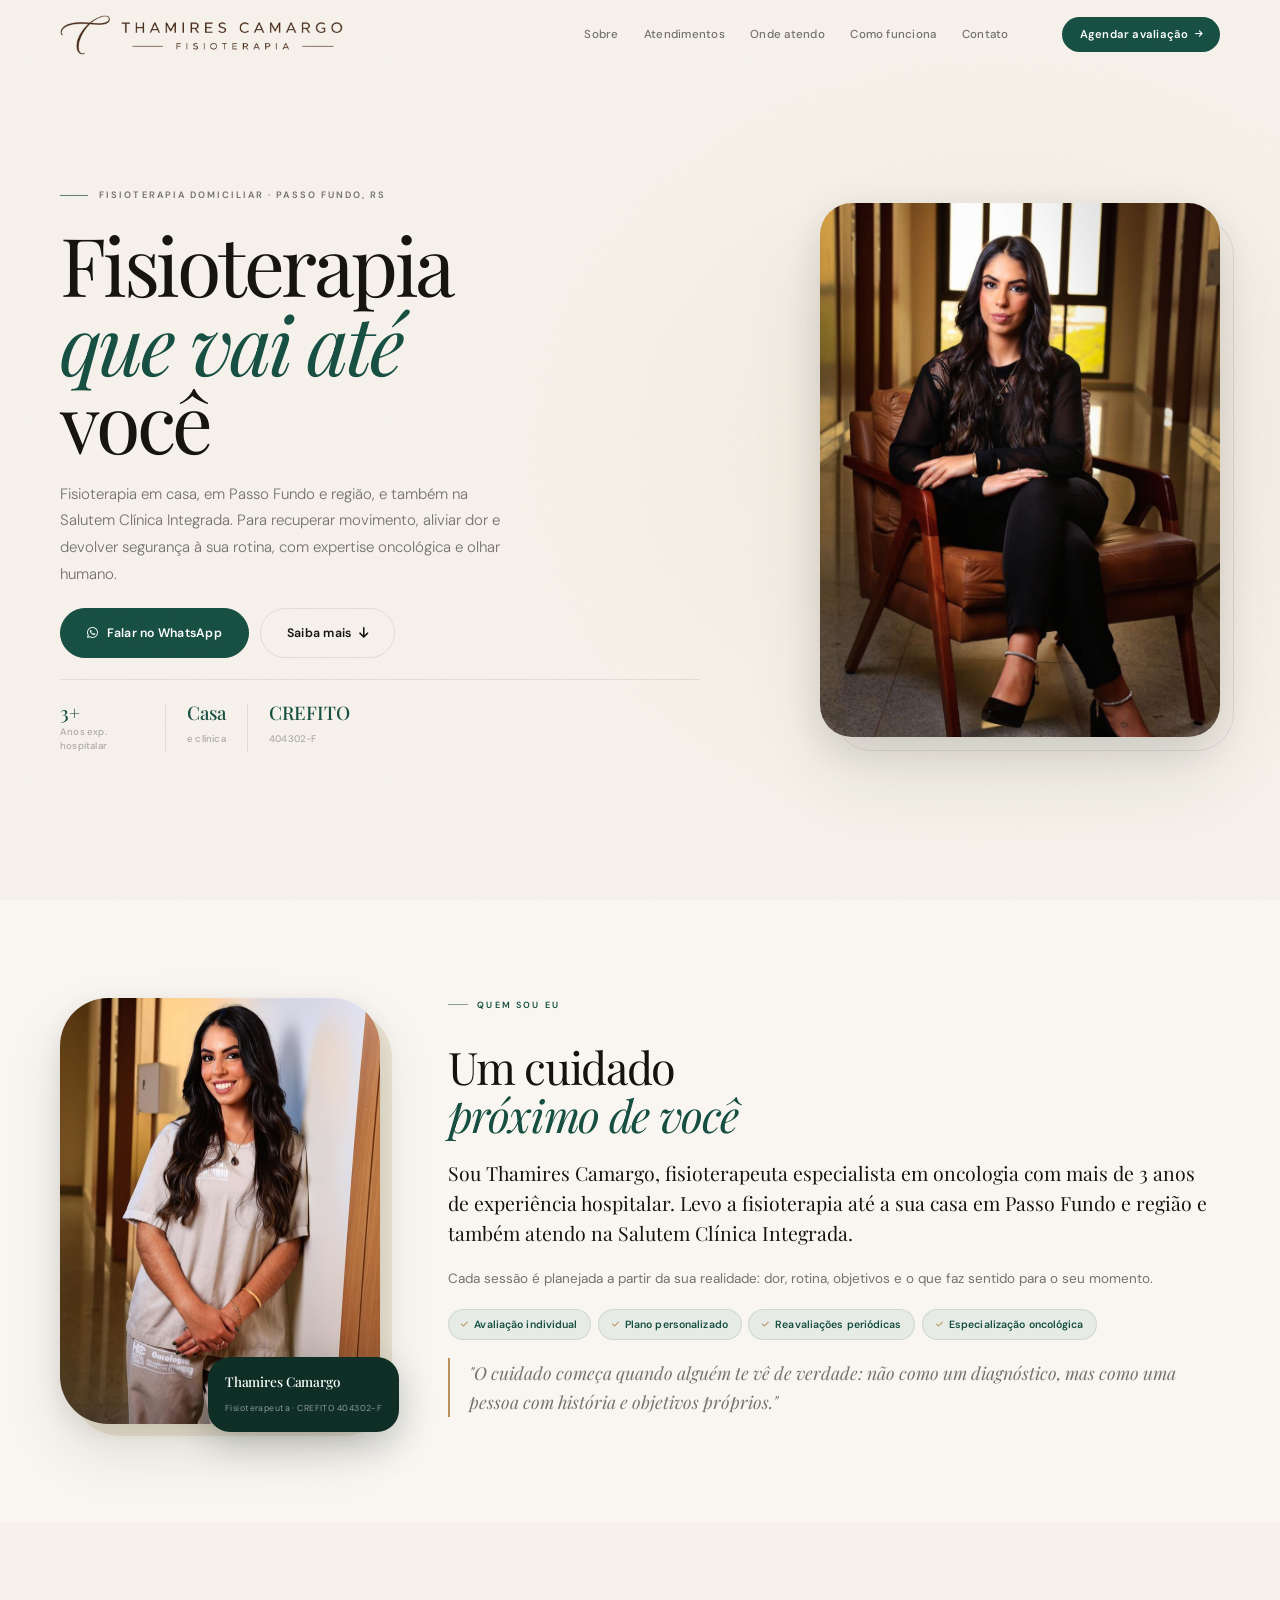
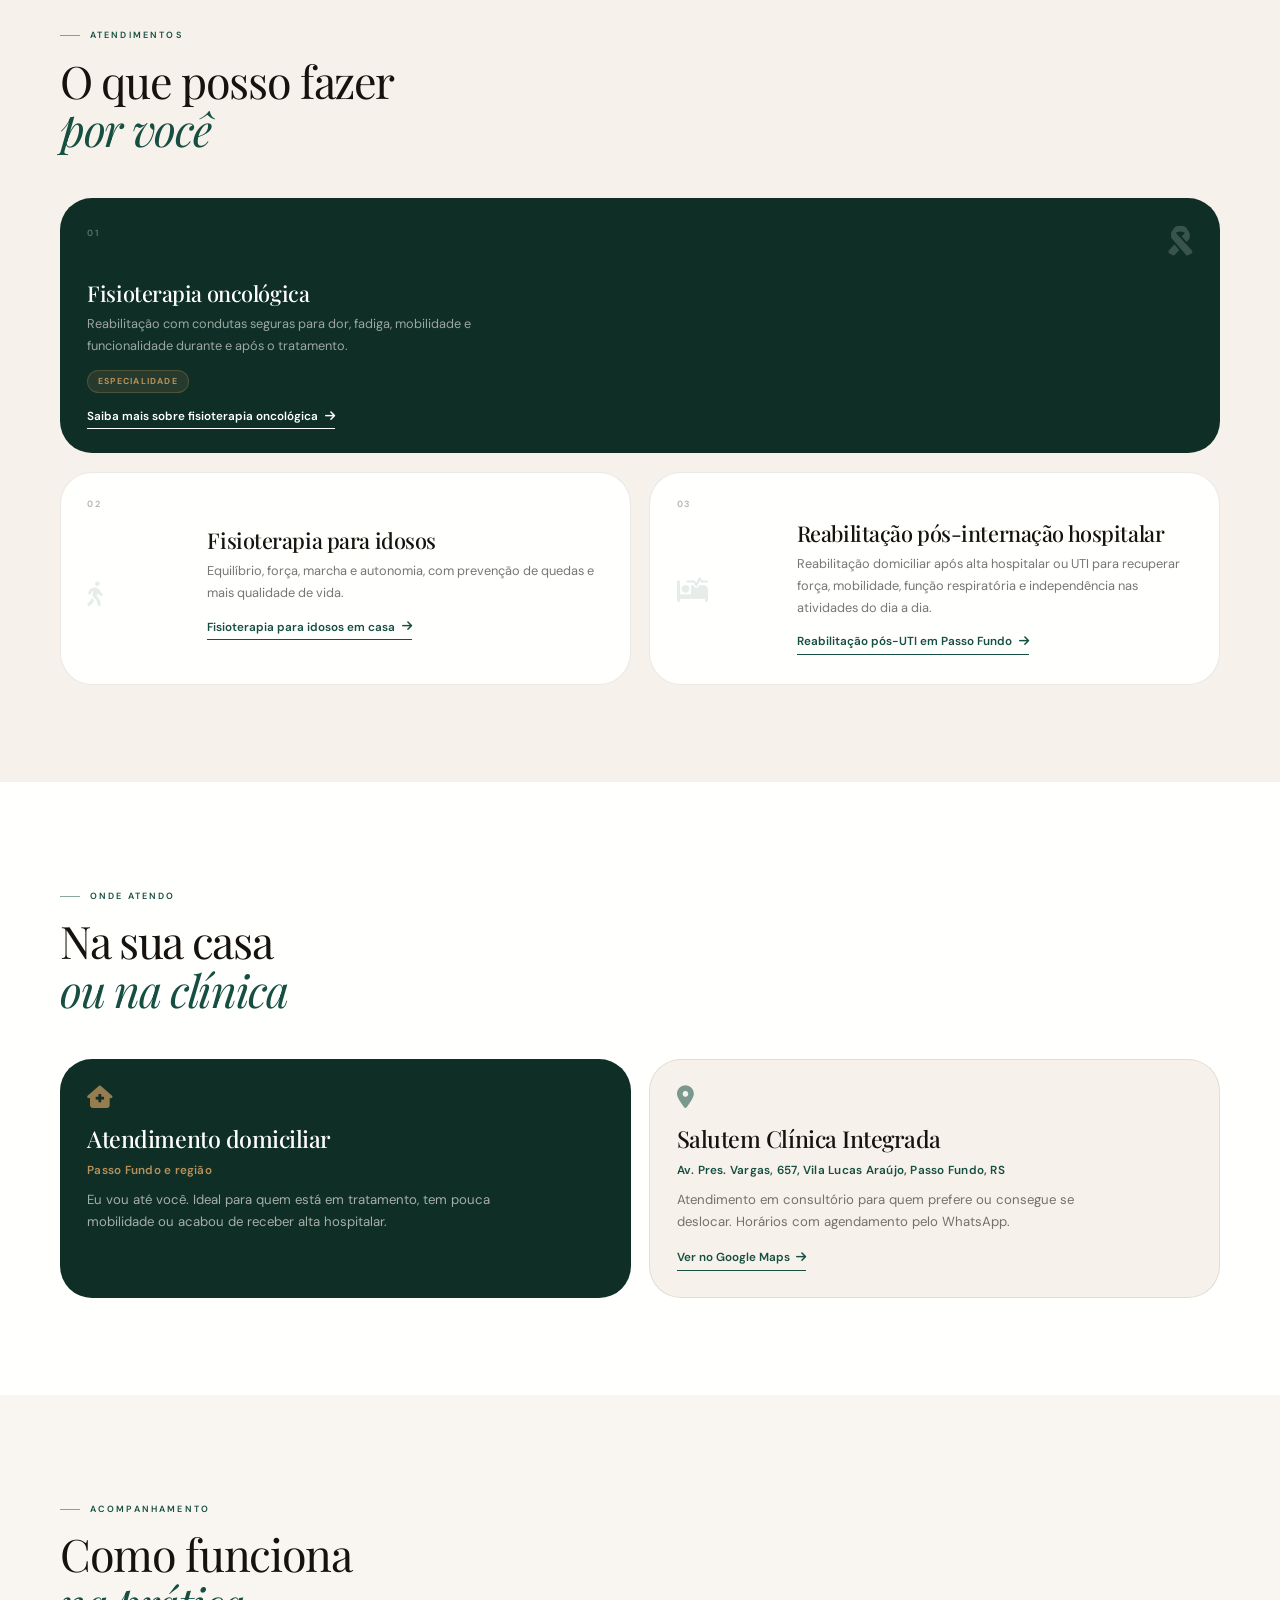
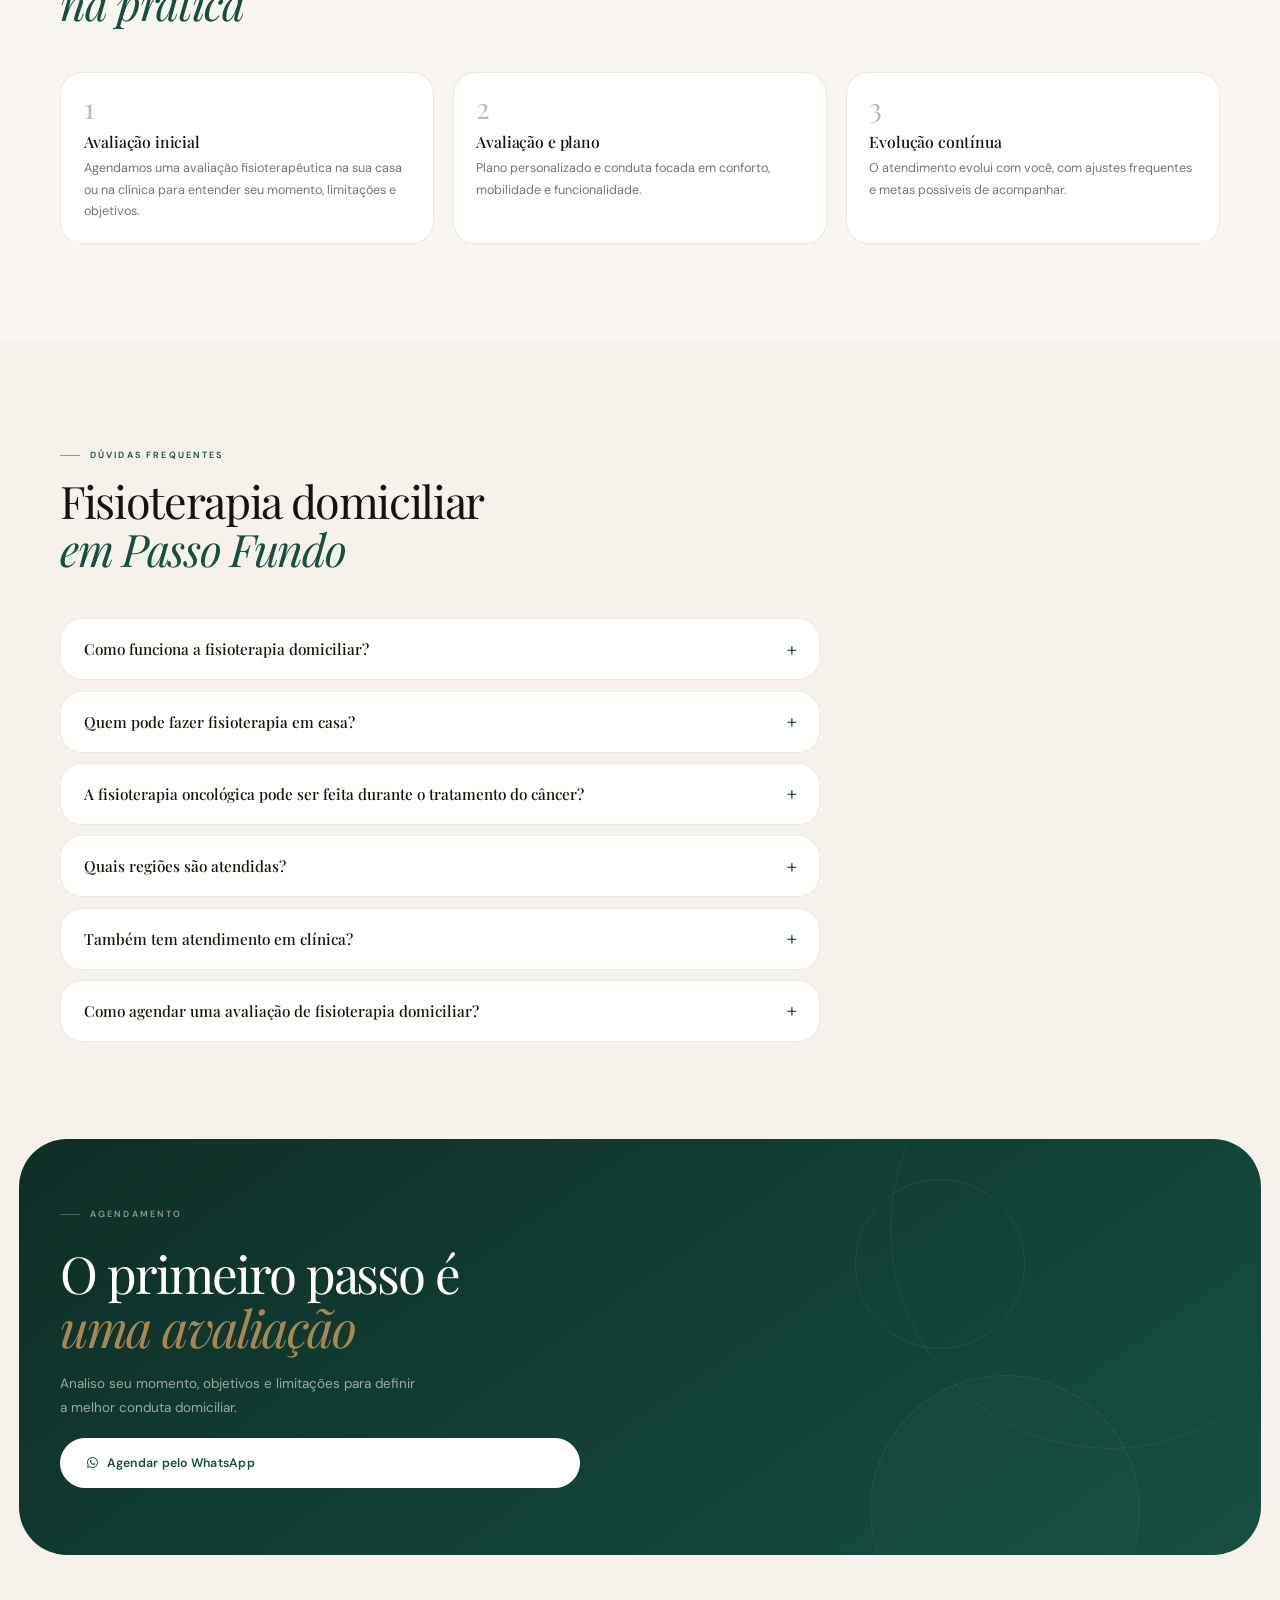
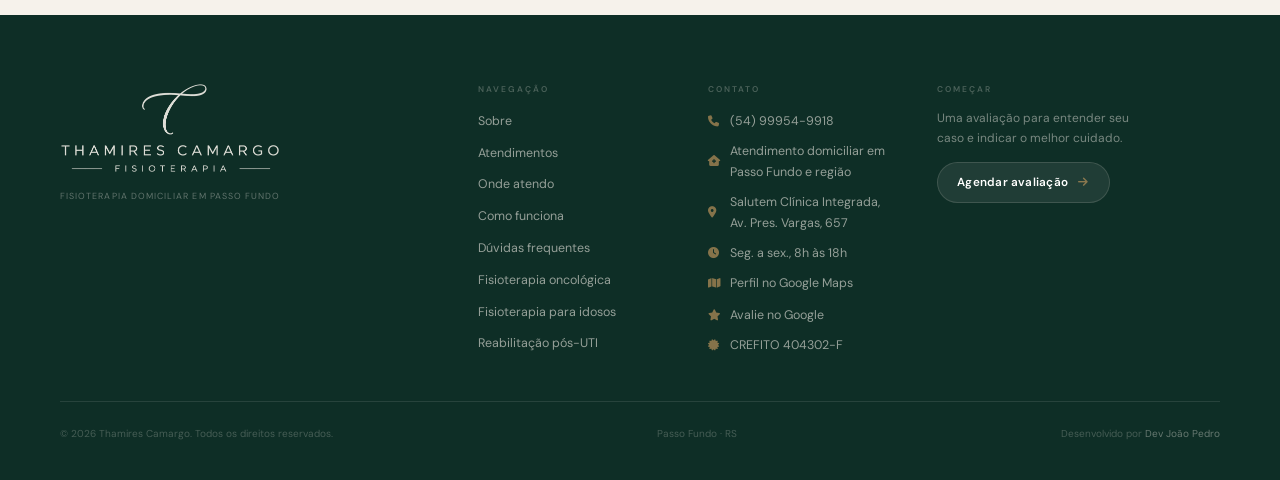
==== index.html @ 493d7045 "feat: topo do celular mais discreto, com a Thamires recortada surgindo No lugar da foto de capa com " ====
<!DOCTYPE html>
<html lang="pt-BR">
<head>
  <meta charset="UTF-8" />
  <meta name="viewport" content="width=device-width, initial-scale=1.0" />

  <!-- SEO básico -->
  <title>Fisioterapia Domiciliar em Passo Fundo | Thamires Camargo</title>
  <meta name="description" content="Fisioterapeuta em Passo Fundo com atendimento em casa e na Salutem Clínica Integrada: fisioterapia oncológica, para idosos e pós-UTI. Agende pelo WhatsApp." />
  <meta name="author" content="Thamires Camargo" />
  <meta name="robots" content="index, follow, max-image-preview:large, max-snippet:-1" />
  <meta name="theme-color" content="#164f42" />
  <link rel="canonical" href="https://thamirescamargo.com.br/" />

  <!-- Favicons (Google exige ícone quadrado, múltiplo de 48px) -->
  <link rel="icon" href="/favicon.ico" sizes="any" />
  <link rel="icon" type="image/png" sizes="48x48" href="/favicon-48x48.png" />
  <link rel="icon" type="image/png" sizes="192x192" href="/assets/icon-192.png" />
  <link rel="apple-touch-icon" sizes="180x180" href="/apple-touch-icon.png" />
  <link rel="manifest" href="/site.webmanifest" />

  <!-- Open Graph (WhatsApp, Facebook, LinkedIn) -->
  <meta property="og:type" content="website" />
  <meta property="og:url" content="https://thamirescamargo.com.br/" />
  <meta property="og:title" content="Fisioterapia Domiciliar em Passo Fundo | Thamires Camargo" />
  <meta property="og:description" content="Fisioterapia em casa ou na Salutem Clínica Integrada, com atendimento humanizado. Especialista em oncologia, idosos e reabilitação pós-alta hospitalar. Passo Fundo e região." />
  <meta property="og:image" content="https://thamirescamargo.com.br/assets/og-image.jpg" />
  <meta property="og:image:width" content="1200" />
  <meta property="og:image:height" content="630" />
  <meta property="og:image:alt" content="Thamires Camargo, fisioterapeuta domiciliar em Passo Fundo" />
  <meta property="og:locale" content="pt_BR" />
  <meta property="og:site_name" content="Thamires Camargo Fisioterapia" />

  <!-- Twitter / X Card -->
  <meta name="twitter:card" content="summary_large_image" />
  <meta name="twitter:title" content="Fisioterapia Domiciliar em Passo Fundo | Thamires Camargo" />
  <meta name="twitter:description" content="Fisioterapia em casa ou na Salutem Clínica Integrada, com atendimento humanizado. Especialista em oncologia, idosos e reabilitação pós-alta hospitalar. Passo Fundo e região." />
  <meta name="twitter:image" content="https://thamirescamargo.com.br/assets/og-image.jpg" />

  <!-- Geolocalização (negócio local) -->
  <meta name="geo.region" content="BR-RS" />
  <meta name="geo.placename" content="Passo Fundo" />
  <meta name="geo.position" content="-28.2620;-52.4083" />
  <meta name="ICBM" content="-28.2620, -52.4083" />

  <!-- Dados estruturados JSON-LD (Google Rich Results) -->
  <script type="application/ld+json">
  {
    "@context": "https://schema.org",
    "@graph": [
      {
        "@type": "WebSite",
        "@id": "https://thamirescamargo.com.br/#website",
        "url": "https://thamirescamargo.com.br/",
        "name": "Thamires Camargo Fisioterapia",
        "alternateName": ["Thamires Camargo Fisioterapeuta", "Thamires Camargo", "Fisioterapia Domiciliar Thamires Camargo", "Tamires Camargo Fisioterapia", "Fisio Camargo"],
        "inLanguage": "pt-BR",
        "publisher": { "@id": "https://thamirescamargo.com.br/#negocio" }
      },
      {
        "@type": "Physiotherapy",
        "@id": "https://thamirescamargo.com.br/#negocio",
        "name": "Thamires Camargo Fisioterapia",
        "alternateName": ["Thamires Camargo Fisioterapeuta", "Fisioterapia Domiciliar em Passo Fundo", "Tamires Camargo Fisioterapeuta", "Fisioterapia Camargo"],
        "description": "Fisioterapia domiciliar em Passo Fundo e região, com atendimento humanizado e especialidade em oncologia, reabilitação de idosos e reabilitação pós-alta hospitalar e pós-UTI.",
        "url": "https://thamirescamargo.com.br/",
        "telephone": "+55-54-99954-9918",
        "hasMap": "https://maps.app.goo.gl/dSLQQjPr5NviSbuX6",
        "sameAs": ["https://maps.app.goo.gl/dSLQQjPr5NviSbuX6"],
        "image": [
          "https://thamirescamargo.com.br/assets/og-image.jpg",
          "https://thamirescamargo.com.br/assets/foto-nova.jpeg"
        ],
        "logo": "https://thamirescamargo.com.br/assets/icon-512.png",
        "address": {
          "@type": "PostalAddress",
          "addressLocality": "Passo Fundo",
          "addressRegion": "RS",
          "addressCountry": "BR"
        },
        "geo": {
          "@type": "GeoCoordinates",
          "latitude": -28.2620,
          "longitude": -52.4083
        },
        "areaServed": [
          { "@type": "City", "name": "Passo Fundo" },
          { "@type": "AdministrativeArea", "name": "Região de Passo Fundo, RS" }
        ],
        "medicalSpecialty": ["Physiotherapy", "Oncologic", "Geriatric"],
        "availableService": [
          {
            "@type": "MedicalTherapy",
            "name": "Fisioterapia oncológica domiciliar",
            "url": "https://thamirescamargo.com.br/fisioterapia-oncologica-passo-fundo/",
            "description": "Reabilitação com condutas seguras para dor, fadiga, mobilidade e funcionalidade durante e após o tratamento oncológico."
          },
          {
            "@type": "MedicalTherapy",
            "name": "Fisioterapia domiciliar para idosos",
            "url": "https://thamirescamargo.com.br/fisioterapia-para-idosos-passo-fundo/",
            "description": "Equilíbrio, força, marcha e autonomia, com foco em prevenção de quedas e qualidade de vida."
          },
          {
            "@type": "MedicalTherapy",
            "name": "Reabilitação pós-internação hospitalar e pós-UTI",
            "url": "https://thamirescamargo.com.br/reabilitacao-pos-uti-passo-fundo/",
            "description": "Reabilitação domiciliar após alta hospitalar ou UTI: força, mobilidade, função respiratória e independência."
          }
        ],
        "location": [
          { "@id": "https://thamirescamargo.com.br/#salutem" }
        ],
        "founder": { "@id": "https://thamirescamargo.com.br/#thamires" },
        "employee": { "@id": "https://thamirescamargo.com.br/#thamires" },
        "openingHoursSpecification": {
          "@type": "OpeningHoursSpecification",
          "dayOfWeek": ["Monday","Tuesday","Wednesday","Thursday","Friday"],
          "opens": "08:00",
          "closes": "18:00"
        },
        "contactPoint": {
          "@type": "ContactPoint",
          "telephone": "+55-54-99954-9918",
          "contactType": "customer service",
          "areaServed": "BR",
          "availableLanguage": "Portuguese"
        }
      },
      {
        "@type": "Person",
        "@id": "https://thamirescamargo.com.br/#thamires",
        "name": "Thamires Camargo",
        "alternateName": "Tamires Camargo",
        "jobTitle": "Fisioterapeuta",
        "description": "Fisioterapeuta especialista em oncologia, com mais de 3 anos de experiência hospitalar, atuando com fisioterapia domiciliar em Passo Fundo, RS.",
        "image": "https://thamirescamargo.com.br/assets/foto-hero-640.jpg",
        "url": "https://thamirescamargo.com.br/",
        "knowsAbout": ["Fisioterapia oncológica", "Fisioterapia domiciliar", "Fisioterapia geriátrica", "Reabilitação pós-UTI"],
        "hasCredential": {
          "@type": "EducationalOccupationalCredential",
          "credentialCategory": "Registro profissional",
          "name": "CREFITO 404302-F"
        },
        "worksFor": { "@id": "https://thamirescamargo.com.br/#negocio" },
        "workLocation": { "@id": "https://thamirescamargo.com.br/#salutem" }
      },
      {
        "@type": "MedicalClinic",
        "@id": "https://thamirescamargo.com.br/#salutem",
        "name": "Salutem Clínica Integrada",
        "telephone": "+55-54-99906-7031",
        "address": {
          "@type": "PostalAddress",
          "streetAddress": "Av. Pres. Vargas, 657",
          "addressLocality": "Passo Fundo",
          "addressRegion": "RS",
          "postalCode": "99070-000",
          "addressCountry": "BR"
        },
        "geo": {
          "@type": "GeoCoordinates",
          "latitude": -28.26719,
          "longitude": -52.39456
        }
      },
      {
        "@type": "FAQPage",
        "@id": "https://thamirescamargo.com.br/#faq",
        "mainEntity": [
          {
            "@type": "Question",
            "name": "Como funciona a fisioterapia domiciliar?",
            "acceptedAnswer": { "@type": "Answer", "text": "Eu vou até a sua casa em Passo Fundo para uma avaliação fisioterapêutica. A partir dela, monto um plano personalizado para a sua dor, rotina e objetivos, com reavaliações periódicas para ajustar o tratamento." }
          },
          {
            "@type": "Question",
            "name": "Quem pode fazer fisioterapia em casa?",
            "acceptedAnswer": { "@type": "Answer", "text": "Pessoas em tratamento oncológico ou após o câncer, idosos que precisam de mais equilíbrio, força e autonomia, pacientes que receberam alta hospitalar ou da UTI e qualquer pessoa com dificuldade para se deslocar até uma clínica." }
          },
          {
            "@type": "Question",
            "name": "A fisioterapia oncológica pode ser feita durante o tratamento do câncer?",
            "acceptedAnswer": { "@type": "Answer", "text": "Sim. A fisioterapia oncológica acompanha o paciente durante e após o tratamento, com condutas seguras para dor, fadiga, mobilidade e funcionalidade." }
          },
          {
            "@type": "Question",
            "name": "Quais regiões são atendidas?",
            "acceptedAnswer": { "@type": "Answer", "text": "O atendimento domiciliar é em Passo Fundo e região, no Rio Grande do Sul. Chame no WhatsApp para confirmar a disponibilidade para o seu bairro ou cidade." }
          },
          {
            "@type": "Question",
            "name": "Também tem atendimento em clínica?",
            "acceptedAnswer": { "@type": "Answer", "text": "Sim. Além do atendimento domiciliar, atendo na Salutem Clínica Integrada, na Av. Pres. Vargas, 657, Vila Lucas Araújo, Passo Fundo, RS. Os horários são combinados pelo WhatsApp." }
          },
          {
            "@type": "Question",
            "name": "Como agendar uma avaliação de fisioterapia domiciliar?",
            "acceptedAnswer": { "@type": "Answer", "text": "O agendamento é feito pelo WhatsApp (54) 99954-9918, de segunda a sexta, das 8h às 18h." }
          }
        ]
      }
    ]
  }
  </script>

  <link rel="preconnect" href="https://fonts.googleapis.com" />
  <link rel="preconnect" href="https://fonts.gstatic.com" crossorigin />
  <link rel="preload" as="image" href="assets/thamires-recorte.webp" type="image/webp" media="(max-width: 899px)" fetchpriority="high" />
  <link rel="preload" as="image" href="assets/foto-nova.jpeg" media="(min-width: 900px)" fetchpriority="high" />
  <link href="https://fonts.googleapis.com/css2?family=Playfair+Display:ital,wght@0,400;0,500;0,700;1,400;1,500&family=DM+Sans:ital,opsz,wght@0,9..40,300;0,9..40,400;0,9..40,500;0,9..40,600;1,9..40,300&display=swap" rel="stylesheet" />
  <link rel="stylesheet" href="https://cdnjs.cloudflare.com/ajax/libs/font-awesome/6.4.0/css/all.min.css" />
  <link rel="stylesheet" href="style.css" />
</head>
<body>

  <div class="noise" aria-hidden="true"></div>
  <div class="cursor" id="cursor" aria-hidden="true"></div>
  <div class="cursor-trail" id="cursorTrail" aria-hidden="true"></div>

  <!-- HEADER -->
  <header class="header" id="header">
    <div class="header-inner">
      <a href="#inicio" class="logo" aria-label="Thamires Camargo">
        <img src="assets/logo-horizontal.png" alt="Thamires Camargo Fisioterapia" class="logo-img" width="849" height="120" />
      </a>

      <nav class="nav" aria-label="Principal">
        <a href="#sobre" class="nav-link" data-nav>Sobre</a>
        <a href="#atendimentos" class="nav-link" data-nav>Atendimentos</a>
        <a href="#onde-atendo" class="nav-link" data-nav>Onde atendo</a>
        <a href="#acompanhamento" class="nav-link" data-nav>Como funciona</a>
        <a href="#contato" class="nav-link" data-nav>Contato</a>
      </nav>

      <button class="header-cta" data-cta-location="header" onclick="openWhatsApp(this)">
        Agendar avaliação <i class="fas fa-arrow-right"></i>
      </button>

      <button class="menu-toggle" id="menuToggle" aria-label="Abrir menu" aria-expanded="false">
        <span></span><span></span>
      </button>
    </div>

    <div class="mobile-menu" id="mobileMenu" aria-hidden="true">
      <a href="#sobre" class="mobile-link" data-nav>Sobre</a>
      <a href="#atendimentos" class="mobile-link" data-nav>Atendimentos</a>
      <a href="#onde-atendo" class="mobile-link" data-nav>Onde atendo</a>
      <a href="#acompanhamento" class="mobile-link" data-nav>Como funciona</a>
      <a href="#contato" class="mobile-link" data-nav>Contato</a>
      <button class="btn-primary mobile-cta" data-cta-location="menu_mobile" onclick="openWhatsApp(this)">Agendar avaliação</button>
    </div>
  </header>

  <main>

    <!-- HERO -->
    <section id="inicio" class="hero">
      <div class="hero-content">
        <div class="hero-left">
          <p class="hero-badge">
            Fisioterapia domiciliar · Passo Fundo, RS
          </p>

          <h1 class="hero-title">
            <span class="title-line">Fisioterapia</span>
            <span class="title-line title-line--italic">que vai até</span>
            <span class="title-line">você</span>
          </h1>

          <p class="hero-desc">
            Fisioterapia em casa, em Passo Fundo e região, e também na Salutem Clínica Integrada. Para recuperar movimento, aliviar dor e devolver segurança à sua rotina, com expertise oncológica e olhar humano.
          </p>

          <div class="hero-actions">
            <button class="btn-primary" data-cta-location="hero" onclick="openWhatsApp(this)">
              <i class="fab fa-whatsapp"></i> Falar no WhatsApp
            </button>
            <a href="#sobre" class="btn-ghost" data-nav>
              Saiba mais <i class="fas fa-arrow-down"></i>
            </a>
          </div>

          <div class="hero-stats">
            <div class="stat">
              <span class="stat-num">3+</span>
              <span class="stat-label">Anos exp. hospitalar</span>
            </div>
            <div class="stat-div"></div>
            <div class="stat">
              <span class="stat-num">Casa</span>
              <span class="stat-label">e clínica</span>
            </div>
            <div class="stat-div"></div>
            <div class="stat">
              <span class="stat-num">CREFITO</span>
              <span class="stat-label">404302-F</span>
            </div>
          </div>
        </div>

        <div class="hero-right">
          <div class="hero-photo-outer">
            <div class="hero-photo-wrap">
              <picture>
                <source media="(max-width: 899px)" type="image/webp" srcset="assets/thamires-recorte.webp" width="900" height="1422" />
                <img src="assets/foto-nova.jpeg" alt="Thamires Camargo, fisioterapeuta domiciliar em Passo Fundo" class="hero-photo" width="852" height="1280" fetchpriority="high" />
              </picture>
            </div>
            <p class="hero-id">
              <span class="hero-id-name">Thamires Camargo</span>
              <span class="hero-id-cred">Fisioterapeuta · CREFITO 404302-F</span>
            </p>
          </div>
        </div>
      </div>
    </section>

    <!-- SOBRE -->
    <section id="sobre" class="section about">
      <div class="section-inner">
        <div class="about-grid">

          <div class="about-visual" data-reveal>
            <div class="portrait-wrap">
              <img src="assets/foto-hero-640.jpg" alt="Thamires Camargo, fisioterapeuta especialista em oncologia" class="portrait-img" width="640" height="853" loading="lazy" decoding="async" />
              <div class="portrait-badge">
                <span class="tag-name">Thamires Camargo</span>
                <span class="tag-cred">Fisioterapeuta · CREFITO 404302-F</span>
              </div>
            </div>
          </div>

          <div class="about-text" data-reveal data-reveal-delay="0.12">
            <span class="eyebrow">Quem sou eu</span>
            <h2 class="section-title">Um cuidado<br /><em>próximo de você</em></h2>

            <p class="about-lead">
              Sou Thamires Camargo, fisioterapeuta especialista em oncologia com mais de 3 anos de experiência hospitalar. Levo a fisioterapia até a sua casa em Passo Fundo e região e também atendo na Salutem Clínica Integrada.
            </p>
            <p class="about-body">
              Cada sessão é planejada a partir da sua realidade: dor, rotina, objetivos e o que faz sentido para o seu momento.
            </p>

            <div class="about-pills">
              <span class="pill"><i class="fas fa-check"></i> Avaliação individual</span>
              <span class="pill"><i class="fas fa-check"></i> Plano personalizado</span>
              <span class="pill"><i class="fas fa-check"></i> Reavaliações periódicas</span>
              <span class="pill"><i class="fas fa-check"></i> Especialização oncológica</span>
            </div>

            <blockquote class="about-quote">
              "O cuidado começa quando alguém te vê de verdade: não como um diagnóstico, mas como uma pessoa com história e objetivos próprios."
            </blockquote>
          </div>

        </div>
      </div>
    </section>

    <!-- ATENDIMENTOS -->
    <section id="atendimentos" class="section services">
      <div class="section-inner">
        <div class="section-head" data-reveal>
          <span class="eyebrow">Atendimentos</span>
          <h2 class="section-title">O que posso fazer<br /><em>por você</em></h2>
        </div>

        <div class="services-grid">
          <article class="service-item service-item--featured" data-reveal>
            <div class="svc-featured-top">
              <span class="svc-num">01</span>
              <i class="fas fa-ribbon svc-icon-lg" aria-hidden="true"></i>
            </div>
            <div class="svc-body">
              <h3>Fisioterapia oncológica</h3>
              <p>Reabilitação com condutas seguras para dor, fadiga, mobilidade e funcionalidade durante e após o tratamento.</p>
              <span class="svc-badge">Especialidade</span>
              <a class="svc-link" href="/fisioterapia-oncologica-passo-fundo/">Saiba mais sobre fisioterapia oncológica <i class="fas fa-arrow-right" aria-hidden="true"></i></a>
            </div>
          </article>

          <article class="service-item" data-reveal data-reveal-delay="0.08">
            <span class="svc-num">02</span>
            <div class="svc-body">
              <h3>Fisioterapia para idosos</h3>
              <p>Equilíbrio, força, marcha e autonomia, com prevenção de quedas e mais qualidade de vida.</p>
              <a class="svc-link" href="/fisioterapia-para-idosos-passo-fundo/">Fisioterapia para idosos em casa <i class="fas fa-arrow-right" aria-hidden="true"></i></a>
            </div>
            <i class="fas fa-person-walking svc-icon" aria-hidden="true"></i>
          </article>

          <article class="service-item" data-reveal data-reveal-delay="0.16">
            <span class="svc-num">03</span>
            <div class="svc-body">
              <h3>Reabilitação pós-internação hospitalar</h3>
              <p>Reabilitação domiciliar após alta hospitalar ou UTI para recuperar força, mobilidade, função respiratória e independência nas atividades do dia a dia.</p>
              <a class="svc-link" href="/reabilitacao-pos-uti-passo-fundo/">Reabilitação pós-UTI em Passo Fundo <i class="fas fa-arrow-right" aria-hidden="true"></i></a>
            </div>
            <i class="fas fa-bed-pulse svc-icon" aria-hidden="true"></i>
          </article>

        </div>
      </div>
    </section>

    <!-- ONDE ATENDO -->
    <section id="onde-atendo" class="section locations">
      <div class="section-inner">
        <div class="section-head" data-reveal>
          <span class="eyebrow">Onde atendo</span>
          <h2 class="section-title">Na sua casa<br /><em>ou na clínica</em></h2>
        </div>

        <div class="locations-grid">
          <article class="place-card place-card--home" data-reveal>
            <i class="fas fa-house-medical place-icon" aria-hidden="true"></i>
            <h3>Atendimento domiciliar</h3>
            <p class="place-sub">Passo Fundo e região</p>
            <p>Eu vou até você. Ideal para quem está em tratamento, tem pouca mobilidade ou acabou de receber alta hospitalar.</p>
          </article>

          <article class="place-card" data-reveal data-reveal-delay="0.08">
            <i class="fas fa-location-dot place-icon" aria-hidden="true"></i>
            <h3>Salutem Clínica Integrada</h3>
            <p class="place-sub">Av. Pres. Vargas, 657, Vila Lucas Araújo, Passo Fundo, RS</p>
            <p>Atendimento em consultório para quem prefere ou consegue se deslocar. Horários com agendamento pelo WhatsApp.</p>
            <a class="svc-link" href="https://www.google.com/maps/search/?api=1&amp;query=Salutem+Cl%C3%ADnica+Integrada%2C+Av.+Pres.+Vargas%2C+657%2C+Passo+Fundo+-+RS" target="_blank" rel="noopener">Ver no Google Maps <i class="fas fa-arrow-right" aria-hidden="true"></i></a>
          </article>
        </div>
      </div>
    </section>

    <!-- COMO FUNCIONA -->
    <section id="acompanhamento" class="section process">
      <div class="section-inner">
        <div class="section-head" data-reveal>
          <span class="eyebrow">Acompanhamento</span>
          <h2 class="section-title">Como funciona<br /><em>na prática</em></h2>
        </div>

        <div class="process-steps">
          <div class="process-step" data-reveal>
            <div class="step-num">1</div>
            <h3>Avaliação inicial</h3>
            <p>Agendamos uma avaliação fisioterapêutica na sua casa ou na clínica para entender seu momento, limitações e objetivos.</p>
          </div>
          <div class="process-step" data-reveal data-reveal-delay="0.1">
            <div class="step-num">2</div>
            <h3>Avaliação e plano</h3>
            <p>Plano personalizado e conduta focada em conforto, mobilidade e funcionalidade.</p>
          </div>
          <div class="process-step" data-reveal data-reveal-delay="0.2">
            <div class="step-num">3</div>
            <h3>Evolução contínua</h3>
            <p>O atendimento evolui com você, com ajustes frequentes e metas possíveis de acompanhar.</p>
          </div>
        </div>
      </div>
    </section>

    <!-- DÚVIDAS FREQUENTES -->
    <section id="duvidas" class="section faq">
      <div class="section-inner">
        <div class="section-head" data-reveal>
          <span class="eyebrow">Dúvidas frequentes</span>
          <h2 class="section-title">Fisioterapia domiciliar<br /><em>em Passo Fundo</em></h2>
        </div>

        <div class="faq-list" data-reveal>
          <details class="faq-item">
            <summary>Como funciona a fisioterapia domiciliar?</summary>
            <p>Eu vou até a sua casa em Passo Fundo para uma avaliação fisioterapêutica. A partir dela, monto um plano personalizado para a sua dor, rotina e objetivos, com reavaliações periódicas para ajustar o tratamento.</p>
          </details>
          <details class="faq-item">
            <summary>Quem pode fazer fisioterapia em casa?</summary>
            <p>Pessoas em tratamento oncológico ou após o câncer, idosos que precisam de mais equilíbrio, força e autonomia, pacientes que receberam alta hospitalar ou da UTI e qualquer pessoa com dificuldade para se deslocar até uma clínica.</p>
          </details>
          <details class="faq-item">
            <summary>A fisioterapia oncológica pode ser feita durante o tratamento do câncer?</summary>
            <p>Sim. A fisioterapia oncológica acompanha o paciente durante e após o tratamento, com condutas seguras para dor, fadiga, mobilidade e funcionalidade.</p>
          </details>
          <details class="faq-item">
            <summary>Quais regiões são atendidas?</summary>
            <p>O atendimento domiciliar é em Passo Fundo e região, no Rio Grande do Sul. Chame no WhatsApp para confirmar a disponibilidade para o seu bairro ou cidade.</p>
          </details>
          <details class="faq-item">
            <summary>Também tem atendimento em clínica?</summary>
            <p>Sim. Além do atendimento domiciliar, atendo na Salutem Clínica Integrada, na Av. Pres. Vargas, 657, Vila Lucas Araújo, Passo Fundo, RS. Os horários são combinados pelo WhatsApp.</p>
          </details>
          <details class="faq-item">
            <summary>Como agendar uma avaliação de fisioterapia domiciliar?</summary>
            <p>O agendamento é feito pelo WhatsApp <a href="tel:+5554999549918">(54) 99954-9918</a>, de segunda a sexta, das 8h às 18h.</p>
          </details>
        </div>
      </div>
    </section>

    <!-- CTA -->
    <section class="cta-section" data-reveal>
      <div class="cta-inner">
        <div class="cta-rings" aria-hidden="true">
          <div class="cta-ring cta-ring--1"></div>
          <div class="cta-ring cta-ring--2"></div>
          <div class="cta-ring cta-ring--3"></div>
        </div>
        <div class="cta-content">
          <span class="eyebrow eyebrow--light">Agendamento</span>
          <h2 class="cta-title">O primeiro passo é<br /><em>uma avaliação</em></h2>
          <p>Analiso seu momento, objetivos e limitações para definir a melhor conduta domiciliar.</p>
          <button class="btn-primary btn-light" data-cta-location="cta_final" onclick="openWhatsApp(this)">
            <i class="fab fa-whatsapp"></i> Agendar pelo WhatsApp
          </button>
        </div>
      </div>
    </section>

  </main>

  <!-- FOOTER -->
  <footer id="contato" class="footer">
    <div class="footer-inner">
      <div class="footer-brand">
        <img src="assets/logo-light.png" alt="Thamires Camargo Fisioterapia" class="footer-logo" width="873" height="360" loading="lazy" decoding="async" />
        <span>Fisioterapia domiciliar em Passo Fundo</span>
      </div>

      <div class="footer-col">
        <h4>Navegação</h4>
        <a href="#sobre" data-nav>Sobre</a>
        <a href="#atendimentos" data-nav>Atendimentos</a>
        <a href="#onde-atendo" data-nav>Onde atendo</a>
        <a href="#acompanhamento" data-nav>Como funciona</a>
        <a href="#duvidas" data-nav>Dúvidas frequentes</a>
        <a href="/fisioterapia-oncologica-passo-fundo/">Fisioterapia oncológica</a>
        <a href="/fisioterapia-para-idosos-passo-fundo/">Fisioterapia para idosos</a>
        <a href="/reabilitacao-pos-uti-passo-fundo/">Reabilitação pós-UTI</a>
      </div>

      <div class="footer-col">
        <h4>Contato</h4>
        <a href="tel:+5554999549918"><i class="fas fa-phone"></i> (54) 99954-9918</a>
        <span><i class="fas fa-house-medical"></i> Atendimento domiciliar em Passo Fundo e região</span>
        <a href="https://www.google.com/maps/search/?api=1&amp;query=Salutem+Cl%C3%ADnica+Integrada%2C+Av.+Pres.+Vargas%2C+657%2C+Passo+Fundo+-+RS" target="_blank" rel="noopener"><i class="fas fa-location-dot"></i> Salutem Clínica Integrada, Av. Pres. Vargas, 657</a>
        <span><i class="fas fa-clock"></i> Seg. a sex., 8h às 18h</span>
        <a href="https://maps.app.goo.gl/dSLQQjPr5NviSbuX6" target="_blank" rel="noopener"><i class="fas fa-map"></i> Perfil no Google Maps</a>
        <a href="https://g.page/r/CRnz951QbX9gEAI/review" target="_blank" rel="noopener"><i class="fas fa-star"></i> Avalie no Google</a>
        <span><i class="fas fa-certificate"></i> CREFITO 404302-F</span>
      </div>

      <div class="footer-col">
        <h4>Começar</h4>
        <p>Uma avaliação para entender seu caso e indicar o melhor cuidado.</p>
        <button class="btn-footer-cta" data-cta-location="footer" onclick="openWhatsApp(this)">
          Agendar avaliação <i class="fas fa-arrow-right"></i>
        </button>
      </div>
    </div>

    <div class="footer-bottom">
      <p>© 2026 Thamires Camargo. Todos os direitos reservados.</p>
      <p>Passo Fundo · RS</p>
      <p>Desenvolvido por <a href="https://joaopedrodev.com.br/" target="_blank" rel="noopener noreferrer" class="footer-dev-link">Dev João Pedro</a></p>
    </div>
  </footer>

  <script src="tracking-config.js"></script>
  <script src="tracking.js"></script>
  <script src="app.js"></script>
</body>
</html>
---- style.css ----
/* ─────────────────────────────────────────────
   TOKENS
──────────────────────────────────────────── */
:root {
  --ink:        #16130e;
  --ink-60:     rgba(22, 19, 14, 0.58);
  --ink-35:     rgba(22, 19, 14, 0.32);
  --ink-10:     rgba(22, 19, 14, 0.08);

  --sage:       #f6f2eb;
  --parchment:  #ede6d5;
  --linen:      #f9f6f1;

  --forest:     #0e2e26;
  --pine:       #164f42;
  --fern:       #1e6e5c;
  --fern-lt:    rgba(30, 110, 92, 0.08);

  --amber:      #b8915a;
  --amber-lt:   rgba(184, 145, 90, 0.14);

  --white:      #fffffe;
  --line:       rgba(22, 19, 14, 0.09);
  --line-lt:    rgba(255, 255, 255, 0.10);

  --r-xs:   6px;
  --r-sm:   14px;
  --r-md:   22px;
  --r-lg:   32px;
  --r-xl:   48px;
  --r-pill: 999px;

  --ease-out:    cubic-bezier(0.22, 1, 0.36, 1);
  --ease-spring: cubic-bezier(0.34, 1.56, 0.64, 1);

  --header-h:  62px;
  --container: 1160px;
}

/* ─── RESET ───────────────────────────────── */
*, *::before, *::after { box-sizing: border-box; margin: 0; padding: 0; }
html {
  scroll-behavior: smooth;
  font-size: 15px;
  -webkit-font-smoothing: antialiased;
  -moz-osx-font-smoothing: grayscale;
}
body {
  background: var(--sage);
  color: var(--ink);
  font-family: "DM Sans", system-ui, sans-serif;
  line-height: 1.65;
  overflow-x: hidden;
}
body.menu-open { overflow: hidden; }
img { display: block; max-width: 100%; }
a { color: inherit; text-decoration: none; }
button { border: 0; font: inherit; cursor: pointer; }
ul, ol { list-style: none; }

/* ─── NOISE ───────────────────────────────── */
.noise {
  position: fixed; inset: 0;
  z-index: 9999; pointer-events: none;
  opacity: 0.025;
  background-image: url("data:image/svg+xml,%3Csvg viewBox='0 0 256 256' xmlns='http://www.w3.org/2000/svg'%3E%3Cfilter id='n'%3E%3CfeTurbulence type='fractalNoise' baseFrequency='0.9' numOctaves='4' stitchTiles='stitch'/%3E%3C/filter%3E%3Crect width='100%25' height='100%25' filter='url(%23n)'/%3E%3C/svg%3E");
  background-size: 180px;
}
.cursor, .cursor-trail { display: none; }

/* ─── LAYOUT ──────────────────────────────── */
.section-inner {
  width: min(100% - 2.5rem, var(--container));
  margin: 0 auto;
  padding: 4.5rem 0;
}

/* ─── EYEBROW ─────────────────────────────── */
.eyebrow {
  display: inline-flex;
  align-items: center;
  gap: 0.65rem;
  font-size: 0.6rem;
  font-weight: 600;
  letter-spacing: 0.24em;
  text-transform: uppercase;
  color: var(--pine);
}
.eyebrow::before {
  content: "";
  display: block;
  width: 20px; height: 1px;
  background: currentColor;
  opacity: 0.5;
  flex-shrink: 0;
}
.eyebrow--light { color: rgba(246, 242, 235, 0.55); }

/* ─── SECTION TITLE ───────────────────────── */
.section-title {
  font-family: "Playfair Display", Georgia, serif;
  font-size: clamp(2rem, 3.5vw, 3rem);
  font-weight: 400;
  line-height: 1.08;
  letter-spacing: -0.03em;
  margin-top: 0.85rem;
}
.section-title em { font-style: italic; color: var(--pine); }
.section-head { margin-bottom: 3rem; }

/* ─── BUTTONS ─────────────────────────────── */
.btn-primary {
  display: inline-flex;
  align-items: center;
  gap: 0.55rem;
  padding: 0.9rem 1.75rem;
  background: var(--pine);
  color: var(--white);
  font-size: 0.82rem;
  font-weight: 600;
  letter-spacing: 0.02em;
  border-radius: var(--r-pill);
  border: 1.5px solid var(--pine);
  transition: transform 0.25s var(--ease-out), box-shadow 0.25s, background 0.2s;
}
.btn-primary:hover {
  transform: translateY(-3px);
  background: var(--fern);
  border-color: var(--fern);
  box-shadow: 0 14px 36px rgba(14, 46, 38, 0.22);
}
.btn-light {
  background: var(--white);
  color: var(--pine);
  border-color: var(--white);
}
.btn-light:hover {
  background: rgba(255,255,255,0.9);
  border-color: rgba(255,255,255,0.9);
  box-shadow: 0 14px 36px rgba(14,46,38,0.18);
}
.btn-ghost {
  display: inline-flex;
  align-items: center;
  gap: 0.5rem;
  padding: 0.9rem 1.75rem;
  background: transparent;
  color: var(--ink);
  font-size: 0.82rem;
  font-weight: 600;
  letter-spacing: 0.02em;
  border-radius: var(--r-pill);
  border: 1.5px solid var(--line);
  transition: transform 0.25s var(--ease-out), border-color 0.2s, background 0.2s;
}
.btn-ghost:hover {
  transform: translateY(-3px);
  border-color: var(--pine);
  background: var(--fern-lt);
}

/* ─── REVEAL ──────────────────────────────── */
[data-reveal] {
  opacity: 0;
  transform: translateY(24px);
  transition: opacity 0.8s var(--ease-out), transform 0.8s var(--ease-out);
  transition-delay: var(--rd, 0s);
}
[data-reveal].visible { opacity: 1; transform: none; }
[data-reveal-delay="0.08"]  { --rd: .08s; }
[data-reveal-delay="0.12"]  { --rd: .12s; }
[data-reveal-delay="0.16"]  { --rd: .16s; }
[data-reveal-delay="0.1"]   { --rd: .1s;  }
[data-reveal-delay="0.2"]   { --rd: .2s;  }
[data-reveal-delay="0.24"]  { --rd: .24s; }

/* ═══════════════════════════════════════════
   HEADER
═══════════════════════════════════════════ */
.header {
  position: fixed;
  top: 0; left: 0; right: 0;
  z-index: 500;
  height: var(--header-h);
  display: flex;
  align-items: center;
  transition: background 0.35s, box-shadow 0.35s, border-color 0.35s;
  border-bottom: 1px solid transparent;
}
.header.scrolled {
  background: rgba(246, 242, 235, 0.95);
  backdrop-filter: blur(20px) saturate(1.4);
  border-bottom-color: var(--line);
  box-shadow: 0 1px 20px rgba(22, 19, 14, 0.05);
}

.header-inner {
  width: min(100% - 2.5rem, var(--container));
  margin: 0 auto;
  display: flex;
  align-items: center;
  gap: 1.5rem;
}

.logo { display: flex; align-items: center; flex-shrink: 0; }
.logo-img {
  height: 30px; width: auto;
  transition: opacity 0.2s;
}
.logo:hover .logo-img { opacity: 0.75; }

.nav {
  display: none;
  margin-left: auto;
  align-items: center;
  gap: 0;
}
.nav-link {
  position: relative;
  padding: 0.45rem 0.85rem;
  font-size: 0.77rem;
  font-weight: 500;
  letter-spacing: 0.02em;
  color: var(--ink-60);
  border-radius: var(--r-xs);
  transition: color 0.2s;
}
.nav-link::after {
  content: "";
  position: absolute;
  bottom: 4px; left: 50%;
  transform: translateX(-50%) scale(0);
  width: 3px; height: 3px;
  border-radius: 50%;
  background: var(--pine);
  transition: transform 0.22s var(--ease-spring), opacity 0.2s;
  opacity: 0;
}
.nav-link:hover, .nav-link.active { color: var(--pine); }
.nav-link:hover::after, .nav-link.active::after {
  transform: translateX(-50%) scale(1);
  opacity: 1;
}

.header-cta {
  display: none;
  align-items: center;
  gap: 0.4rem;
  margin-left: 1.25rem;
  padding: 0.55rem 1.15rem;
  background: var(--pine);
  color: var(--white);
  font-size: 0.75rem;
  font-weight: 600;
  letter-spacing: 0.02em;
  border-radius: var(--r-pill);
  white-space: nowrap;
  transition: transform 0.25s var(--ease-out), box-shadow 0.25s, background 0.2s;
}
.header-cta:hover {
  transform: translateY(-2px);
  background: var(--fern);
  box-shadow: 0 8px 24px rgba(14,46,38,0.24);
}
.header-cta i { font-size: 0.58rem; }

/* ── Mobile toggle ── */
.menu-toggle {
  display: flex;
  flex-direction: column;
  gap: 5px;
  width: 38px; height: 38px;
  justify-content: center;
  align-items: center;
  margin-left: auto;
  background: rgba(255,255,255,0.55);
  backdrop-filter: blur(8px);
  border: 1.5px solid var(--line);
  border-radius: var(--r-sm);
  padding: 0 11px;
  transition: border-color 0.2s, background 0.2s;
}
.menu-toggle:hover { border-color: rgba(22,19,14,0.2); background: rgba(255,255,255,0.8); }
.menu-toggle span {
  display: block;
  width: 15px; height: 1.5px;
  background: var(--ink);
  border-radius: 2px;
  transition: transform .22s var(--ease-out), opacity .22s;
}
.menu-toggle.active span:nth-child(1) { transform: translateY(6.5px) rotate(45deg); }
.menu-toggle.active span:nth-child(2) { transform: translateY(-6.5px) rotate(-45deg); }

/* ── Mobile menu ── */
.mobile-menu {
  position: fixed;
  top: var(--header-h);
  left: 0; right: 0;
  z-index: 490;
  padding: 0.5rem 1.5rem 1.75rem;
  background: rgba(246, 242, 235, 0.98);
  backdrop-filter: blur(20px);
  border-bottom: 1px solid var(--line);
  transform: translateY(-110%);
  opacity: 0;
  transition: transform 0.35s var(--ease-out), opacity 0.25s;
  pointer-events: none;
}
.mobile-menu.open { transform: none; opacity: 1; pointer-events: auto; }
.mobile-link {
  display: flex;
  align-items: center;
  justify-content: space-between;
  padding: 1rem 0.25rem;
  font-size: 1.05rem;
  font-weight: 500;
  color: var(--ink-60);
  border-bottom: 1px solid var(--line);
  transition: color 0.2s;
}
.mobile-link::after {
  content: "→";
  font-size: 0.8rem;
  opacity: 0;
  transform: translateX(-6px);
  transition: opacity 0.2s, transform 0.2s var(--ease-out);
  display: inline-block;
}
.mobile-link:last-of-type { border-bottom: none; }
.mobile-link:hover { color: var(--pine); }
.mobile-link:hover::after { opacity: 1; transform: none; }
.mobile-cta { margin-top: 1rem; width: 100%; justify-content: center; font-size: 0.9rem; }

/* ═══════════════════════════════════════════
   HERO
═══════════════════════════════════════════ */
.hero {
  position: relative;
  min-height: 100svh;
  display: flex;
  align-items: center;
  overflow: hidden;
  padding-top: calc(var(--header-h) + 2.5rem);
  padding-bottom: 3rem;
  background: var(--sage);
}
.hero::before {
  content: "";
  position: absolute;
  inset: 0;
  background: radial-gradient(ellipse 55% 65% at 78% 50%, rgba(237,230,213,0.65) 0%, transparent 70%);
  pointer-events: none;
  z-index: 0;
}

.hero-content {
  position: relative; z-index: 1;
  width: min(100% - 2.5rem, var(--container));
  margin: 0 auto;
  display: grid;
  grid-template-columns: 1fr;
  gap: 2.5rem;
  align-items: center;
}

/* ── Hero Left ── */
.hero-left {
  display: grid;
  gap: 1.4rem;
  align-content: center;
  opacity: 0;
  animation: fade-up 0.9s 0.1s var(--ease-out) forwards;
}

.hero-badge {
  display: inline-flex;
  align-items: center;
  gap: 0.75rem;
  font-size: 0.62rem;
  font-weight: 600;
  letter-spacing: 0.22em;
  text-transform: uppercase;
  color: var(--ink-60);
  width: fit-content;
}
.hero-badge::before {
  content: "";
  display: block;
  width: 28px;
  height: 1px;
  background: var(--pine);
  flex-shrink: 0;
  opacity: 0.7;
}

.hero-title {
  font-family: "Playfair Display", Georgia, serif;
  font-size: clamp(3rem, 12vw, 5.4rem);
  font-weight: 400;
  line-height: 0.97;
  letter-spacing: -0.04em;
}
.title-line { display: block; }
.title-line--italic { font-style: italic; color: var(--pine); }

.hero-desc {
  color: var(--ink-60);
  font-size: clamp(0.9rem, 2.5vw, 1rem);
  line-height: 1.78;
  max-width: 44ch;
  font-weight: 300;
}

.hero-actions { display: flex; flex-wrap: wrap; gap: 0.7rem; }

.hero-stats {
  display: flex;
  flex-wrap: wrap;
  gap: 1.4rem;
  padding-top: 1.6rem;
  border-top: 1px solid var(--line);
}
.stat { display: grid; gap: 0.2rem; }
.stat-num {
  font-family: "Playfair Display", serif;
  font-size: 1.25rem;
  font-weight: 500;
  color: var(--pine);
  line-height: 1;
}
.stat-label {
  font-size: 0.64rem;
  color: var(--ink-35);
  font-weight: 500;
  max-width: 14ch;
  line-height: 1.4;
  letter-spacing: 0.02em;
}
.stat-div { width: 1px; background: var(--line); align-self: stretch; }

@keyframes fade-up {
  from { opacity: 0; transform: translateY(24px); }
  to   { opacity: 1; transform: none; }
}

/* ── Hero Right ── */
.hero-right {
  display: none;
  align-items: center;
  justify-content: center;
  height: 100%;
  opacity: 0;
  animation: fade-left 0.9s 0.25s var(--ease-out) forwards;
}
@keyframes fade-left {
  from { opacity: 0; transform: translateX(32px); }
  to   { opacity: 1; transform: none; }
}

.hero-photo-outer {
  position: relative;
  width: 100%;
  max-width: 400px;
}
.hero-photo-outer::before {
  content: "";
  position: absolute;
  inset: 14px -14px -14px 14px;
  border-radius: calc(var(--r-lg) + 6px);
  border: 1.5px solid var(--line);
  z-index: 0;
  pointer-events: none;
}
.hero-photo-wrap {
  position: relative;
  z-index: 1;
  width: 100%;
  aspect-ratio: 3 / 4;
  border-radius: var(--r-lg);
  overflow: hidden;
  box-shadow: 0 12px 40px rgba(22,19,14,0.12), 0 40px 80px rgba(14,46,38,0.08);
}
.hero-photo {
  width: 100%; height: 100%;
  object-fit: cover;
  object-position: center 15%;
}
.hero-photo-wrap picture { display: block; width: 100%; height: 100%; }

/* ═══════════════════════════════════════════
   ABOUT
═══════════════════════════════════════════ */
.about { background: var(--linen); }

.about-grid { display: grid; gap: 2.75rem; align-items: start; }

.portrait-wrap {
  position: relative;
  max-width: 300px;
  margin: 0 auto;
}
.portrait-wrap::before {
  content: "";
  position: absolute;
  inset: 12px -12px -12px 12px;
  border-radius: var(--r-xl);
  background: var(--parchment);
  z-index: 0;
}
.portrait-img {
  position: relative; z-index: 1;
  width: 100%;
  height: auto;
  aspect-ratio: 3 / 4;
  object-fit: cover;
  object-position: center top;
  border-radius: var(--r-xl);
  display: block;
  box-shadow: 0 8px 24px rgba(22,19,14,0.09), 0 28px 60px rgba(22,19,14,0.1);
}
.portrait-badge {
  position: absolute; z-index: 2;
  bottom: -0.5rem; right: -1.25rem;
  padding: 0.85rem 1.1rem;
  background: var(--forest);
  color: var(--white);
  border-radius: var(--r-md);
  box-shadow: 0 12px 36px rgba(10,28,22,0.22);
}
.tag-name {
  display: block;
  font-family: "Playfair Display", serif;
  font-size: 0.9rem;
  font-weight: 500;
  margin-bottom: 0.15rem;
  letter-spacing: -0.01em;
}
.tag-cred { font-size: 0.58rem; color: rgba(255,255,255,0.52); letter-spacing: 0.05em; }

.about-text { display: grid; gap: 1.2rem; align-content: start; }
.about-lead {
  font-family: "Playfair Display", serif;
  font-size: clamp(1.05rem, 2.5vw, 1.3rem);
  font-weight: 400;
  line-height: 1.55;
}
.about-body { font-size: 0.9rem; color: var(--ink-60); line-height: 1.8; }

.about-pills { display: flex; flex-wrap: wrap; gap: 0.45rem; }
.pill {
  display: inline-flex;
  align-items: center;
  gap: 0.4rem;
  padding: 0.4rem 0.85rem;
  background: var(--fern-lt);
  border: 1px solid rgba(22,79,66,0.12);
  border-radius: var(--r-pill);
  font-size: 0.7rem;
  font-weight: 600;
  color: var(--pine);
  letter-spacing: 0.01em;
  transition: background 0.2s;
}
.pill:hover { background: rgba(22,79,66,0.13); }
.pill i { font-size: 0.52rem; color: var(--amber); }

.about-quote {
  font-family: "Playfair Display", Georgia, serif;
  font-size: clamp(1rem, 2vw, 1.18rem);
  font-style: italic;
  font-weight: 400;
  line-height: 1.65;
  color: var(--ink-60);
  padding-left: 1.3rem;
  border-left: 2px solid var(--amber);
}

/* ═══════════════════════════════════════════
   SERVICES
═══════════════════════════════════════════ */
.services { background: var(--sage); }

.services-grid { display: grid; gap: 1.25rem; }

/* ── Card base ── */
.service-item {
  position: relative;
  display: grid;
  grid-template-columns: 1fr auto;
  gap: 0.35rem 1rem;
  padding: 1.6rem 1.75rem;
  background: var(--white);
  border-radius: var(--r-lg);
  border: 1px solid var(--line);
  align-items: start;
  overflow: hidden;
  transition: border-color 0.28s, box-shadow 0.28s, transform 0.28s var(--ease-out);
}
.service-item::before {
  content: "";
  position: absolute;
  top: 0; left: 0;
  width: 3px; height: 100%;
  background: var(--pine);
  transform: scaleY(0);
  transform-origin: bottom;
  transition: transform 0.35s var(--ease-out);
  border-radius: 0 2px 2px 0;
}
.service-item:hover {
  border-color: rgba(22,79,66,0.2);
  box-shadow: 0 8px 36px rgba(14,46,38,0.08);
  transform: translateY(-2px);
}
.service-item:hover::before { transform: scaleY(1); }

/* ── Featured card ── */
.service-item--featured {
  background: var(--forest);
  color: var(--white);
  grid-template-columns: 1fr;
  padding: 1.75rem 1.75rem 1.5rem;
  border-color: transparent;
}
.service-item--featured::before { background: var(--amber); }
.service-item--featured:hover {
  background: var(--pine);
  border-color: transparent;
  box-shadow: 0 16px 48px rgba(14,46,38,0.25);
}

.svc-featured-top {
  display: flex;
  justify-content: space-between;
  align-items: flex-start;
  margin-bottom: 1.35rem;
}
.svc-icon-lg {
  font-size: 2rem;
  opacity: 0.18;
  color: var(--white);
  transition: opacity 0.3s, transform 0.4s var(--ease-out);
}
.service-item--featured:hover .svc-icon-lg {
  opacity: 0.3;
  transform: scale(1.07) rotate(-5deg);
}

.svc-num {
  font-size: 0.6rem;
  font-weight: 600;
  color: var(--ink-35);
  letter-spacing: 0.16em;
  text-transform: uppercase;
  grid-column: 1 / -1;
  margin-bottom: 0.3rem;
}
.service-item--featured .svc-num { color: rgba(255,255,255,0.32); }

.svc-body h3 {
  font-family: "Playfair Display", Georgia, serif;
  font-size: clamp(1.15rem, 2.5vw, 1.45rem);
  font-weight: 500;
  line-height: 1.12;
  letter-spacing: -0.02em;
  margin-bottom: 0.5rem;
  color: var(--ink);
}
.service-item--featured .svc-body h3 { color: var(--white); }

.svc-body p {
  font-size: 0.85rem;
  color: var(--ink-60);
  line-height: 1.72;
  max-width: 44ch;
}
.service-item--featured .svc-body p { color: rgba(246,242,235,0.62); }

.svc-badge {
  display: inline-flex;
  margin-top: 0.85rem;
  padding: 0.25rem 0.65rem;
  background: var(--amber-lt);
  border: 1px solid rgba(184,145,90,0.28);
  border-radius: var(--r-pill);
  font-size: 0.58rem;
  font-weight: 700;
  letter-spacing: 0.14em;
  text-transform: uppercase;
  color: var(--amber);
}

.svc-icon {
  font-size: 1.65rem;
  opacity: 0.1;
  color: var(--pine);
  transition: opacity 0.25s, transform 0.28s var(--ease-out);
  align-self: center;
  grid-row: 2 / 4;
}
.service-item:hover .svc-icon { opacity: 0.22; transform: scale(1.08) rotate(-4deg); }

/* ═══════════════════════════════════════════
   PROCESS
═══════════════════════════════════════════ */
.process { background: var(--linen); }

.process-steps { display: grid; gap: 0.85rem; }

.process-step {
  display: flex;
  flex-direction: column;
  gap: 0.45rem;
  padding: 1.35rem 1.5rem;
  background: var(--white);
  border-radius: var(--r-md);
  border: 1px solid var(--line);
  transition: border-color 0.28s, box-shadow 0.28s, transform 0.28s var(--ease-out);
}
.process-step:hover {
  border-color: rgba(22,79,66,0.18);
  box-shadow: 0 6px 32px rgba(14,46,38,0.07);
  transform: translateY(-2px);
}
.step-num {
  font-family: "Playfair Display", serif;
  font-size: 1.9rem;
  font-weight: 400;
  color: var(--pine);
  line-height: 1;
  opacity: 0.35;
  margin-bottom: 0.2rem;
}
.process-step h3 {
  font-family: "Playfair Display", Georgia, serif;
  font-size: 1.05rem;
  font-weight: 500;
  color: var(--ink);
  line-height: 1.25;
  letter-spacing: -0.01em;
}
.process-step p { font-size: 0.84rem; color: var(--ink-60); line-height: 1.72; }

/* ═══════════════════════════════════════════
   FAQ
═══════════════════════════════════════════ */
.faq { background: var(--sage); }

.faq-list { display: grid; gap: 0.7rem; max-width: 760px; }

.faq-item {
  background: var(--white);
  border: 1px solid var(--line);
  border-radius: var(--r-md);
  transition: border-color 0.28s, box-shadow 0.28s;
}
.faq-item[open] {
  border-color: rgba(22,79,66,0.18);
  box-shadow: 0 6px 32px rgba(14,46,38,0.07);
}
.faq-item summary {
  display: flex;
  align-items: center;
  justify-content: space-between;
  gap: 1rem;
  padding: 1.15rem 1.5rem;
  font-family: "Playfair Display", Georgia, serif;
  font-size: 1.02rem;
  font-weight: 500;
  color: var(--ink);
  line-height: 1.3;
  cursor: pointer;
  list-style: none;
}
.faq-item summary::-webkit-details-marker { display: none; }
.faq-item summary::after {
  content: "+";
  font-family: "DM Sans", sans-serif;
  font-size: 1.3rem;
  font-weight: 300;
  color: var(--pine);
  flex-shrink: 0;
  transition: transform 0.28s var(--ease-out);
}
.faq-item[open] summary::after { transform: rotate(45deg); }
.faq-item summary:focus-visible { outline: 2px solid var(--pine); outline-offset: 2px; border-radius: var(--r-md); }
.faq-item p {
  padding: 0 1.5rem 1.25rem;
  font-size: 0.86rem;
  color: var(--ink-60);
  line-height: 1.75;
}
.faq-item p a { color: var(--pine); font-weight: 500; text-decoration: underline; }

@media (max-width: 479px) {
  .faq-item summary { padding: 1rem 1.15rem; font-size: 0.95rem; }
  .faq-item p { padding: 0 1.15rem 1.1rem; }
}

/* ═══════════════════════════════════════════
   CTA
═══════════════════════════════════════════ */
.cta-section {
  margin: 0 1.25rem 4rem;
  background: linear-gradient(145deg, var(--forest) 0%, var(--pine) 100%);
  border-radius: var(--r-xl);
  overflow: hidden;
  position: relative;
  opacity: 0;
  transform: translateY(28px);
  transition: opacity 0.85s var(--ease-out), transform 0.85s var(--ease-out);
}
.cta-section.visible { opacity: 1; transform: none; }

.cta-inner {
  width: min(100% - 2.5rem, var(--container));
  margin: 0 auto;
  padding: 4.5rem 0;
  position: relative; z-index: 1;
}
.cta-content { display: grid; gap: 1.2rem; max-width: 520px; }

.cta-title {
  font-family: "Playfair Display", Georgia, serif;
  font-size: clamp(2.1rem, 5vw, 3.4rem);
  font-weight: 400;
  line-height: 1.05;
  letter-spacing: -0.04em;
  color: var(--white);
  margin-top: 0.5rem;
}
.cta-title em { font-style: italic; color: rgba(184,145,90,0.9); }
.cta-content p {
  font-size: 0.9rem;
  color: rgba(246,242,235,0.62);
  line-height: 1.78;
  max-width: 40ch;
}

.cta-rings { position: absolute; inset: 0; pointer-events: none; overflow: hidden; }
.cta-ring { position: absolute; border-radius: 50%; border: 1px solid rgba(255,255,255,0.055); }
.cta-ring--1 { width: 440px; height: 440px; right: -110px; top: -130px; }
.cta-ring--2 { width: 270px; height: 270px; right: 80px; bottom: -90px; background: rgba(255,255,255,0.015); }
.cta-ring--3 { width: 170px; height: 170px; right: 195px; top: 40px; border-color: rgba(184,145,90,0.14); }

/* ═══════════════════════════════════════════
   FOOTER
═══════════════════════════════════════════ */
.footer {
  background: var(--forest);
  color: rgba(246,242,235,0.75);
  padding: 4.5rem 0 2.5rem;
}
.footer-inner {
  width: min(100% - 2.5rem, var(--container));
  margin: 0 auto;
  display: grid;
  gap: 2.75rem;
  padding-bottom: 3rem;
  border-bottom: 1px solid var(--line-lt);
}
.footer-brand { display: flex; flex-direction: column; align-items: flex-start; gap: 0.9rem; }
.footer-logo { width: 220px; height: auto; opacity: 0.9; }
.footer-brand span {
  display: block;
  font-size: 0.59rem;
  color: rgba(246,242,235,0.36);
  text-transform: uppercase;
  letter-spacing: 0.12em;
  margin-top: 0.15rem;
}
.footer-col { display: grid; gap: 0.55rem; align-content: start; }
.footer-col h4 {
  font-size: 0.56rem;
  font-weight: 600;
  letter-spacing: 0.24em;
  text-transform: uppercase;
  color: rgba(246,242,235,0.26);
  margin-bottom: 0.3rem;
}
.footer-col a {
  display: flex;
  align-items: center;
  gap: 0.55rem;
  font-size: 0.83rem;
  color: rgba(246,242,235,0.58);
  transition: color 0.2s;
  padding: 0.1rem 0;
}
.footer-col a:hover { color: var(--white); }
.footer-col span {
  display: flex;
  align-items: center;
  gap: 0.55rem;
  font-size: 0.83rem;
  color: rgba(246,242,235,0.58);
}
.footer-col i { color: rgba(184,145,90,0.7); font-size: 0.74rem; width: 14px; flex-shrink: 0; }
.footer-col p { font-size: 0.8rem; color: rgba(246,242,235,0.46); line-height: 1.65; max-width: 24ch; }

.btn-footer-cta {
  display: inline-flex;
  align-items: center;
  gap: 0.55rem;
  padding: 0.65rem 1.25rem;
  background: rgba(246,242,235,0.08);
  border: 1px solid rgba(246,242,235,0.14);
  border-radius: var(--r-pill);
  color: var(--white);
  font-size: 0.78rem;
  font-weight: 600;
  letter-spacing: 0.02em;
  transition: background 0.2s, transform 0.25s var(--ease-out);
  margin-top: 0.35rem;
  width: fit-content;
}
.btn-footer-cta:hover { background: rgba(246,242,235,0.16); transform: translateY(-2px); }

.footer-bottom {
  width: min(100% - 2.5rem, var(--container));
  margin: 0 auto;
  padding-top: 1.6rem;
  display: flex;
  justify-content: space-between;
  flex-wrap: wrap;
  gap: 0.5rem;
}
.footer-bottom p { font-size: 0.67rem; color: rgba(246,242,235,0.24); }
.footer-dev-link { color: rgba(246,242,235,0.38); text-decoration: none; transition: color 0.2s; }
.footer-dev-link:hover { color: rgba(246,242,235,0.72); }

/* ═══════════════════════════════════════════
   RESPONSIVE — MOBILE-FIRST
═══════════════════════════════════════════ */

/* ── Muito pequeno (≤479px) ── */
@media (max-width: 479px) {
  :root { --header-h: 58px; }
  .section-inner { padding: 3.25rem 0; width: min(100% - 2rem, var(--container)); }

  .hero { padding-top: calc(var(--header-h) + 1.75rem); padding-bottom: 2.5rem; }
  .hero-left { gap: 1rem; }
  .hero-title { font-size: clamp(2.8rem, 14vw, 3.5rem); }
  .hero-desc { font-size: 0.88rem; }
  .hero-stats { gap: 0.85rem; padding-top: 1.2rem; }
  .hero-stats .stat-num { font-size: 1.1rem; }
  .hero-badge { font-size: 0.55rem; letter-spacing: 0.18em; }
  .btn-primary, .btn-ghost { padding: 0.82rem 1.5rem; font-size: 0.8rem; }

  .portrait-wrap { max-width: 85vw; }
  .portrait-wrap::before { display: none; }
  .portrait-badge { right: 0.5rem; bottom: 0.5rem; padding: 0.65rem 0.85rem; }

  .service-item { padding: 1.35rem 1.4rem; border-radius: var(--r-md); }
  .service-item--featured { padding: 1.55rem 1.4rem 1.35rem; }
  .services-grid { gap: 0.85rem; }

  .process-step { padding: 1.1rem 1.25rem; }
  .step-num { font-size: 1.6rem; }
  .process-steps { gap: 0.65rem; }

  .cta-section { margin: 0 0.75rem 3rem; border-radius: var(--r-lg); }
  .cta-inner { padding: 3rem 0; }
  .cta-title { font-size: clamp(1.75rem, 10vw, 2.4rem); }

  .footer { padding: 3.25rem 0 1.75rem; }
  .footer-inner { gap: 1.75rem; padding-bottom: 2.25rem; }
  .section-head { margin-bottom: 2rem; }
}

/* ── Mobile padrão (480–599px) ── */
@media (min-width: 480px) and (max-width: 599px) {
  .section-inner { padding: 3.75rem 0; }
  .hero-title { font-size: clamp(3rem, 11vw, 3.8rem); }
  .portrait-wrap { max-width: 85vw; }
  .portrait-wrap::before { display: none; }
}

/* ── Tablet (600–899px) ── */
@media (min-width: 600px) {
  .services-grid { grid-template-columns: 1fr 1fr; }
  .service-item--featured { grid-column: 1 / -1; }
  .footer-inner { grid-template-columns: 1fr 1fr; }
  .footer-brand { grid-column: 1 / -1; }
  .process-steps { grid-template-columns: 1fr 1fr; gap: 1rem; }
}

/* ── Desktop (≥900px) ── */
@media (min-width: 900px) {
  :root { --header-h: 70px; }

  .nav { display: flex; }
  .header-cta { display: inline-flex; }
  .menu-toggle { display: none; }
  .logo-img { height: 40px; }

  .section-inner { padding: 6.5rem 0; }

  .hero {
    height: 100svh;
    max-height: 980px;
    padding-top: var(--header-h);
    padding-bottom: 2rem;
  }
  .hero-content {
    grid-template-columns: 1fr auto;
    gap: 3.5rem;
    align-items: center;
  }
  .hero-right { display: flex; justify-content: flex-end; align-items: center; }

  .about-grid {
    grid-template-columns: 320px 1fr;
    gap: 4.5rem;
    align-items: start;
  }

  .services-grid { grid-template-columns: 1fr 1fr; gap: 1.25rem; }
  .service-item--featured { grid-column: 1 / -1; }

  .process-steps { grid-template-columns: repeat(3, 1fr); gap: 1.25rem; }

  .footer-inner { grid-template-columns: 2fr 1fr 1fr 1.5fr; }
  .footer-brand { grid-column: auto; }
}

@media (min-width: 1100px) {
  .hero-content { grid-template-columns: 1fr 460px; gap: 4rem; }
  .portrait-wrap { max-width: 380px; }
}

/* ─── REDUCED MOTION ──────────────────────── */
@media (prefers-reduced-motion: reduce) {
  *, *::before, *::after {
    animation-duration: 0.01ms !important;
    transition-duration: 0.01ms !important;
  }
  .hero-left, .hero-right { opacity: 1; }
  [data-reveal] { opacity: 1; transform: none; }
}

/* ═══════════════════════════════════════════
   PÁGINAS DE SERVIÇO
═══════════════════════════════════════════ */
.page-hero {
  position: relative;
  overflow: hidden;
  padding: calc(var(--header-h) + 3rem) 0 3.5rem;
  background: var(--sage);
}
.page-hero::before {
  content: "";
  position: absolute;
  inset: 0;
  background: radial-gradient(ellipse 55% 65% at 85% 40%, rgba(237,230,213,0.65) 0%, transparent 70%);
  pointer-events: none;
}
.page-hero-inner {
  position: relative; z-index: 1;
  width: min(100% - 2.5rem, var(--container));
  margin: 0 auto;
  display: grid;
  gap: 1.25rem;
  animation: fade-up 0.9s 0.1s var(--ease-out) both;
}
.page-title {
  font-family: "Playfair Display", Georgia, serif;
  font-size: clamp(2.2rem, 6vw, 3.8rem);
  font-weight: 400;
  line-height: 1.05;
  letter-spacing: -0.03em;
  max-width: 20ch;
}
.page-title em { font-style: italic; color: var(--pine); }
.page-lead {
  color: var(--ink-60);
  font-size: clamp(0.95rem, 2.4vw, 1.08rem);
  line-height: 1.78;
  max-width: 60ch;
}
.page-author {
  display: flex;
  align-items: center;
  gap: 0.85rem;
  padding-top: 1.25rem;
  border-top: 1px solid var(--line);
  font-size: 0.8rem;
  color: var(--ink-60);
  max-width: 60ch;
}
.page-author img {
  width: 48px; height: 48px;
  border-radius: 50%;
  object-fit: cover;
  object-position: top;
  flex-shrink: 0;
}
.page-author strong { color: var(--ink); font-weight: 600; }

.article { background: var(--linen); }
.prose { max-width: 70ch; }
.prose h2 {
  font-family: "Playfair Display", Georgia, serif;
  font-size: clamp(1.5rem, 3vw, 2rem);
  font-weight: 400;
  line-height: 1.15;
  letter-spacing: -0.02em;
  margin: 2.75rem 0 1rem;
}
.prose h2:first-child { margin-top: 0; }
.prose p { color: rgba(22, 19, 14, 0.78); font-size: 1rem; line-height: 1.8; margin-bottom: 1rem; }
.prose ul { display: grid; gap: 0.6rem; margin: 0 0 1.25rem; }
.prose li { position: relative; padding-left: 1.6rem; color: rgba(22, 19, 14, 0.78); line-height: 1.7; }
.prose li::before {
  content: "";
  position: absolute;
  left: 0.2rem; top: 0.68em;
  width: 0.45rem; height: 0.45rem;
  border-radius: 50%;
  background: var(--pine);
  opacity: 0.7;
}
.prose strong { color: var(--ink); font-weight: 600; }
.prose a { color: var(--pine); text-decoration: underline; text-underline-offset: 3px; }
.prose-note {
  margin: 1.75rem 0;
  padding: 1.1rem 1.35rem;
  background: var(--white);
  border: 1px solid var(--line);
  border-left: 3px solid var(--amber);
  border-radius: var(--r-sm);
  font-size: 0.92rem;
  line-height: 1.7;
  color: var(--ink-60);
}

.related { background: var(--sage); }
.related-grid { display: grid; gap: 0.85rem; }
.related-card {
  display: flex;
  align-items: center;
  gap: 1rem;
  padding: 1.25rem 1.5rem;
  background: var(--white);
  border: 1px solid var(--line);
  border-radius: var(--r-md);
  transition: border-color 0.28s, box-shadow 0.28s, transform 0.28s var(--ease-out);
}
.related-card:hover {
  border-color: rgba(22,79,66,0.2);
  box-shadow: 0 8px 36px rgba(14,46,38,0.08);
  transform: translateY(-2px);
}
.related-icon { font-size: 1.3rem; color: var(--pine); opacity: 0.6; flex-shrink: 0; width: 1.6rem; text-align: center; }
.related-text { display: grid; gap: 0.15rem; flex: 1; }
.related-text strong {
  font-family: "Playfair Display", Georgia, serif;
  font-size: 1.08rem;
  font-weight: 500;
  line-height: 1.2;
}
.related-text span { font-size: 0.78rem; color: var(--ink-60); }
.related-arrow { color: var(--pine); font-size: 0.85rem; }

/* Links "saiba mais" nos cards da página inicial */
.svc-link {
  display: flex;
  align-items: center;
  gap: 0.45rem;
  width: fit-content;
  margin-top: 0.9rem;
  padding-bottom: 2px;
  font-size: 0.78rem;
  font-weight: 600;
  color: var(--pine);
  border-bottom: 1px solid currentColor;
  transition: gap 0.2s;
}
.svc-link:hover { gap: 0.7rem; }
.service-item--featured .svc-link { color: var(--white); }

@media (min-width: 600px) {
  .related-grid { grid-template-columns: 1fr 1fr; }
}
@media (min-width: 900px) {
  .page-hero { padding: calc(var(--header-h) + 4.5rem) 0 4.5rem; }
}

/* ═══════════════════════════════════════════
   ONDE ATENDO
═══════════════════════════════════════════ */
.locations { background: var(--white); }
.locations-grid { display: grid; gap: 1.25rem; }
.place-card {
  display: grid;
  gap: 0.55rem;
  align-content: start;
  padding: 1.75rem;
  background: var(--sage);
  border: 1px solid var(--line);
  border-radius: var(--r-lg);
}
.place-card--home { background: var(--forest); color: var(--white); border-color: transparent; }
.place-icon { font-size: 1.5rem; color: var(--pine); opacity: 0.55; margin-bottom: 0.6rem; }
.place-card--home .place-icon { color: var(--amber); opacity: 0.8; }
.place-card h3 {
  font-family: "Playfair Display", Georgia, serif;
  font-size: clamp(1.25rem, 2.6vw, 1.55rem);
  font-weight: 500;
  line-height: 1.15;
  letter-spacing: -0.02em;
}
.place-sub {
  font-size: 0.78rem;
  font-weight: 600;
  letter-spacing: 0.02em;
  color: var(--pine);
}
.place-card--home .place-sub { color: var(--amber); }
.place-card p:not(.place-sub) { font-size: 0.88rem; color: var(--ink-60); line-height: 1.72; max-width: 46ch; }
.place-card--home p:not(.place-sub) { color: rgba(246,242,235,0.66); }
.place-card .svc-link { margin-top: 0.4rem; }

@media (max-width: 479px) {
  .place-card { padding: 1.4rem; border-radius: var(--r-md); }
}
@media (min-width: 600px) {
  .locations-grid { grid-template-columns: 1fr 1fr; }
}

/* Menu com 5 itens: evita quebra de linha em telas médias */
.nav-link { white-space: nowrap; }
@media (min-width: 900px) and (max-width: 1099px) {
  .nav-link { padding: 0.45rem 0.55rem; }
  .logo-img { height: 34px; width: auto; }
}

/* ═══════════════════════════════════════════
   HERO NO CELULAR: a Thamires recortada, surgindo do fundo
═══════════════════════════════════════════ */
.hero-id { display: none; }

@keyframes emerge {
  from { opacity: 0; transform: translateY(28px); }
  to   { opacity: 1; transform: none; }
}

@media (max-width: 899px) {
  .hero { min-height: auto; padding-top: calc(var(--header-h) + 0.5rem); padding-bottom: 3rem; }
  .hero-content { gap: 1.25rem; }
  .hero-right {
    display: block;
    order: -1;
    animation: emerge 1.1s 0.1s var(--ease-out) both;
  }
  .hero-photo-outer {
    position: relative;
    max-width: min(76vw, 360px, calc(58svh / 1.58));
    margin: 0 auto;
    padding-top: 0.5rem;
  }
  /* arco suave atrás dela, que some junto com a foto */
  .hero-photo-outer::before {
    content: "";
    position: absolute;
    inset: 22% 4% 9% 4%;
    border: 0;
    border-radius: 999px 999px 0 0;
    background: var(--parchment);
    -webkit-mask-image: linear-gradient(to bottom, #000 55%, transparent 100%);
            mask-image: linear-gradient(to bottom, #000 55%, transparent 100%);
    z-index: 0;
  }
  .hero-photo-wrap {
    aspect-ratio: auto;
    border-radius: 0;
    overflow: visible;
    box-shadow: none;
    background: none;
  }
  .hero-photo-wrap picture { display: block; }
  .hero-photo {
    position: relative;
    width: 100%;
    height: auto;
    object-fit: contain;
  }
  .hero-id {
    position: relative;
    z-index: 1;
    display: grid;
    justify-items: center;
    gap: 0.3rem;
    margin-top: -2.4rem;
    text-align: center;
  }
  .hero-id-name {
    font-family: "Playfair Display", Georgia, serif;
    font-style: italic;
    font-size: 1.45rem;
    line-height: 1.1;
    color: var(--pine);
  }
  .hero-id-cred {
    font-size: 0.6rem;
    font-weight: 600;
    letter-spacing: 0.2em;
    text-transform: uppercase;
    color: var(--ink-60);
  }
  .hero-left { text-align: left; }
}
@media (max-width: 599px) {
  .hero-title { font-size: clamp(2.4rem, 11vw, 3rem); }
  .hero-left { gap: 0.9rem; }
}
@media (max-width: 399px) {
  .hero-id-cred { letter-spacing: 0.12em; white-space: nowrap; }
}
@media (prefers-reduced-motion: reduce) {
  .hero-right { animation: none; opacity: 1; }
}
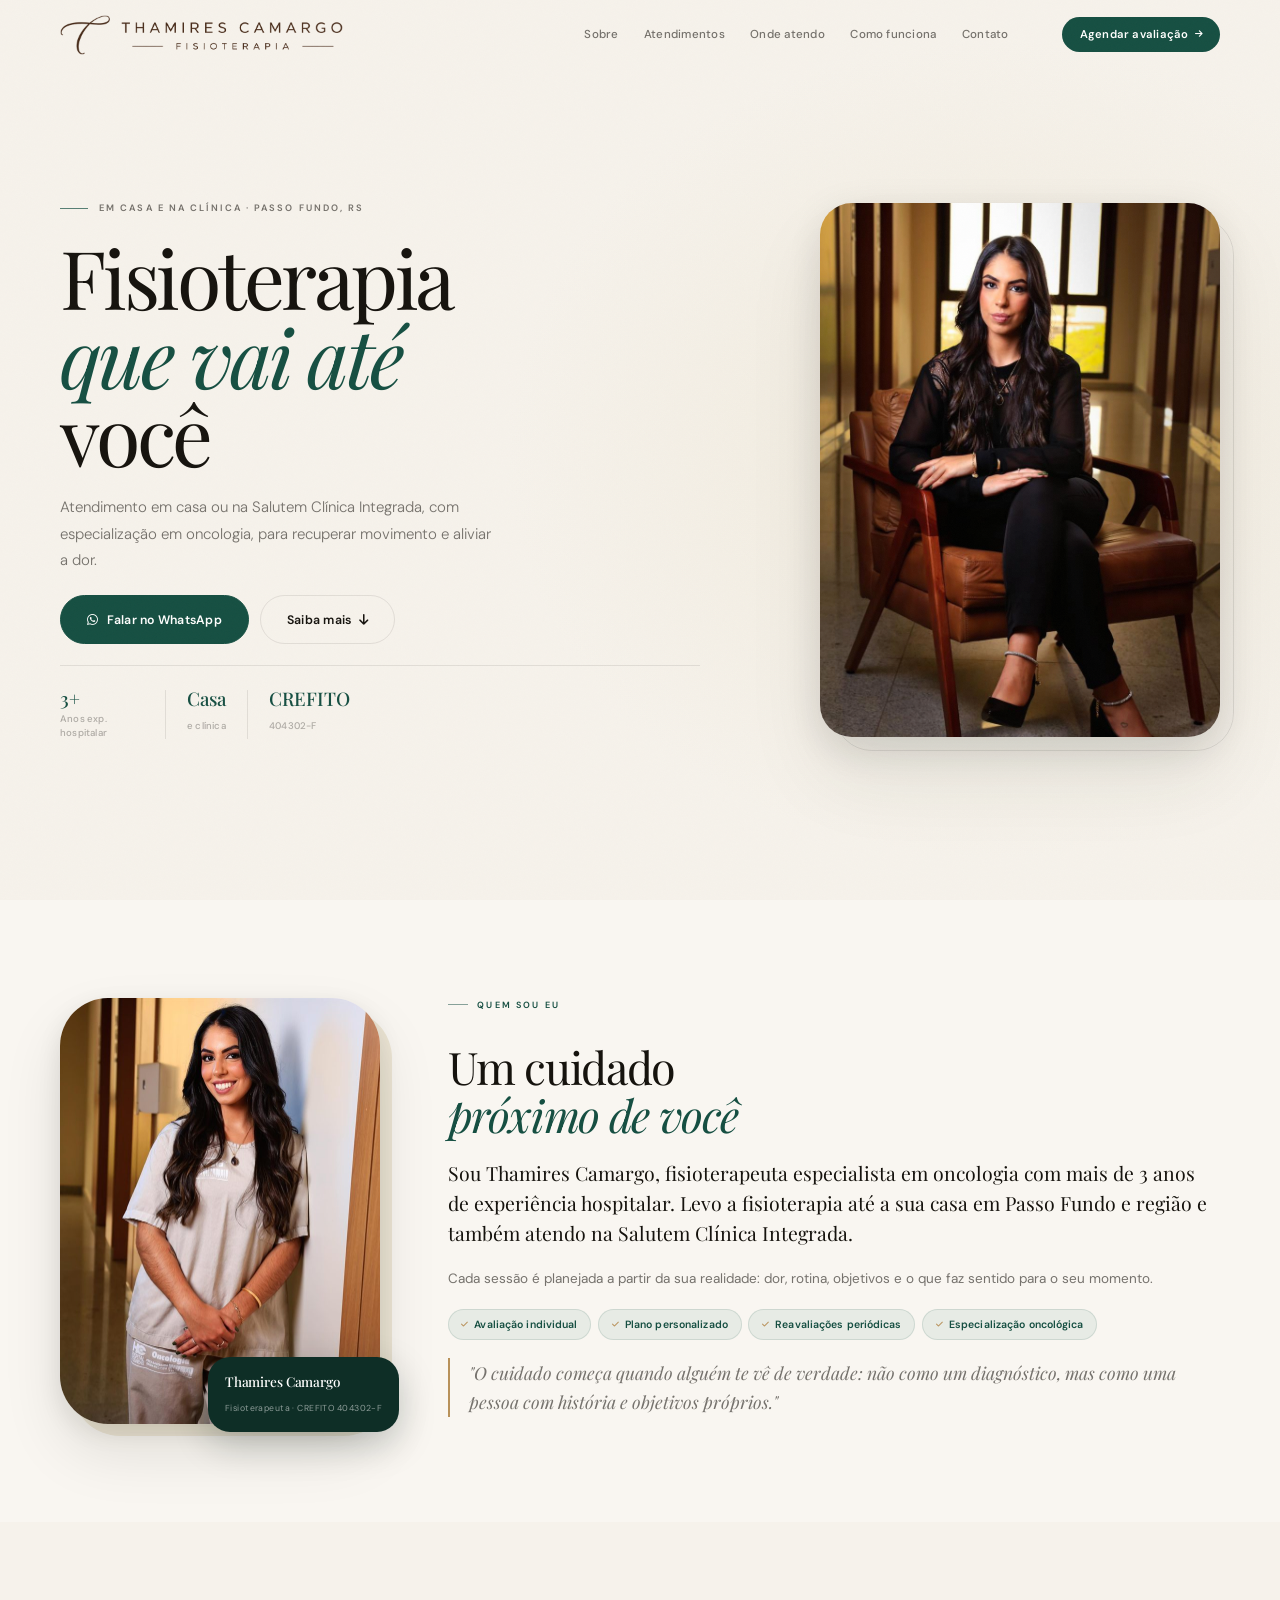
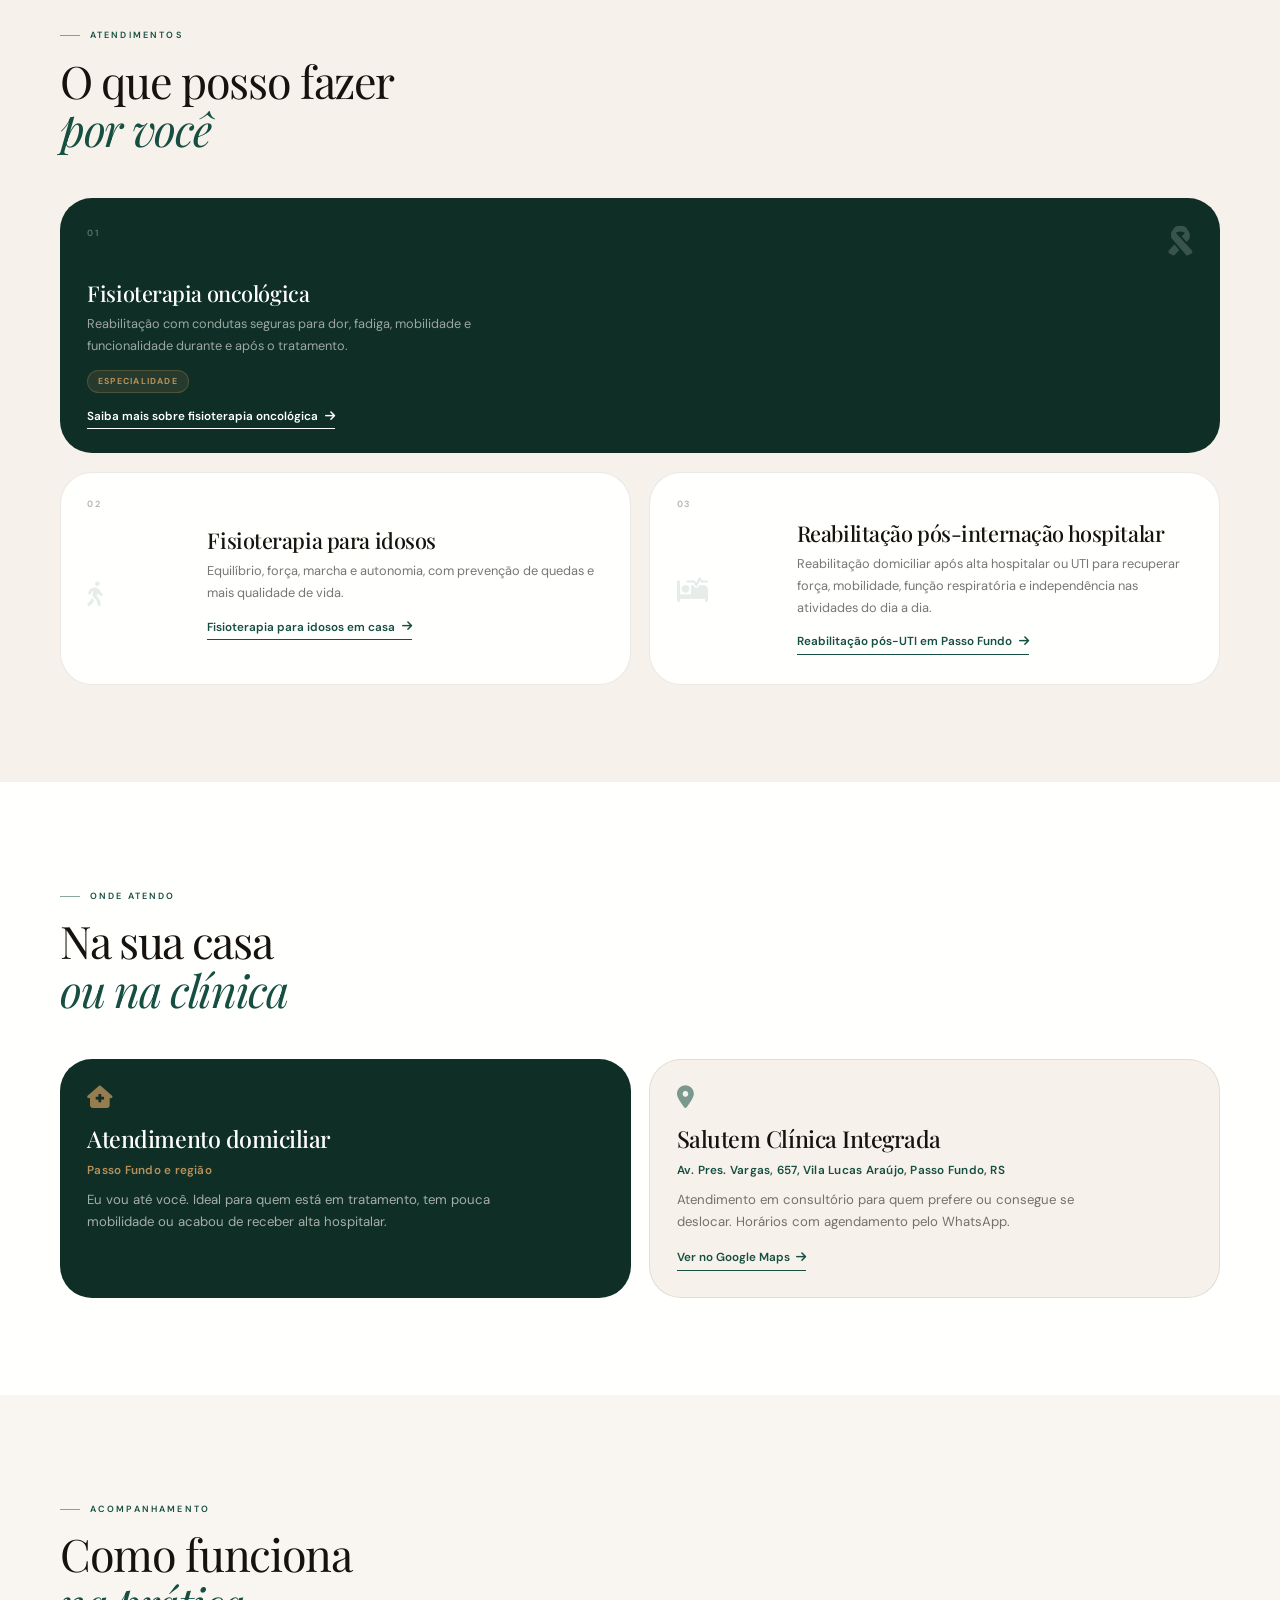
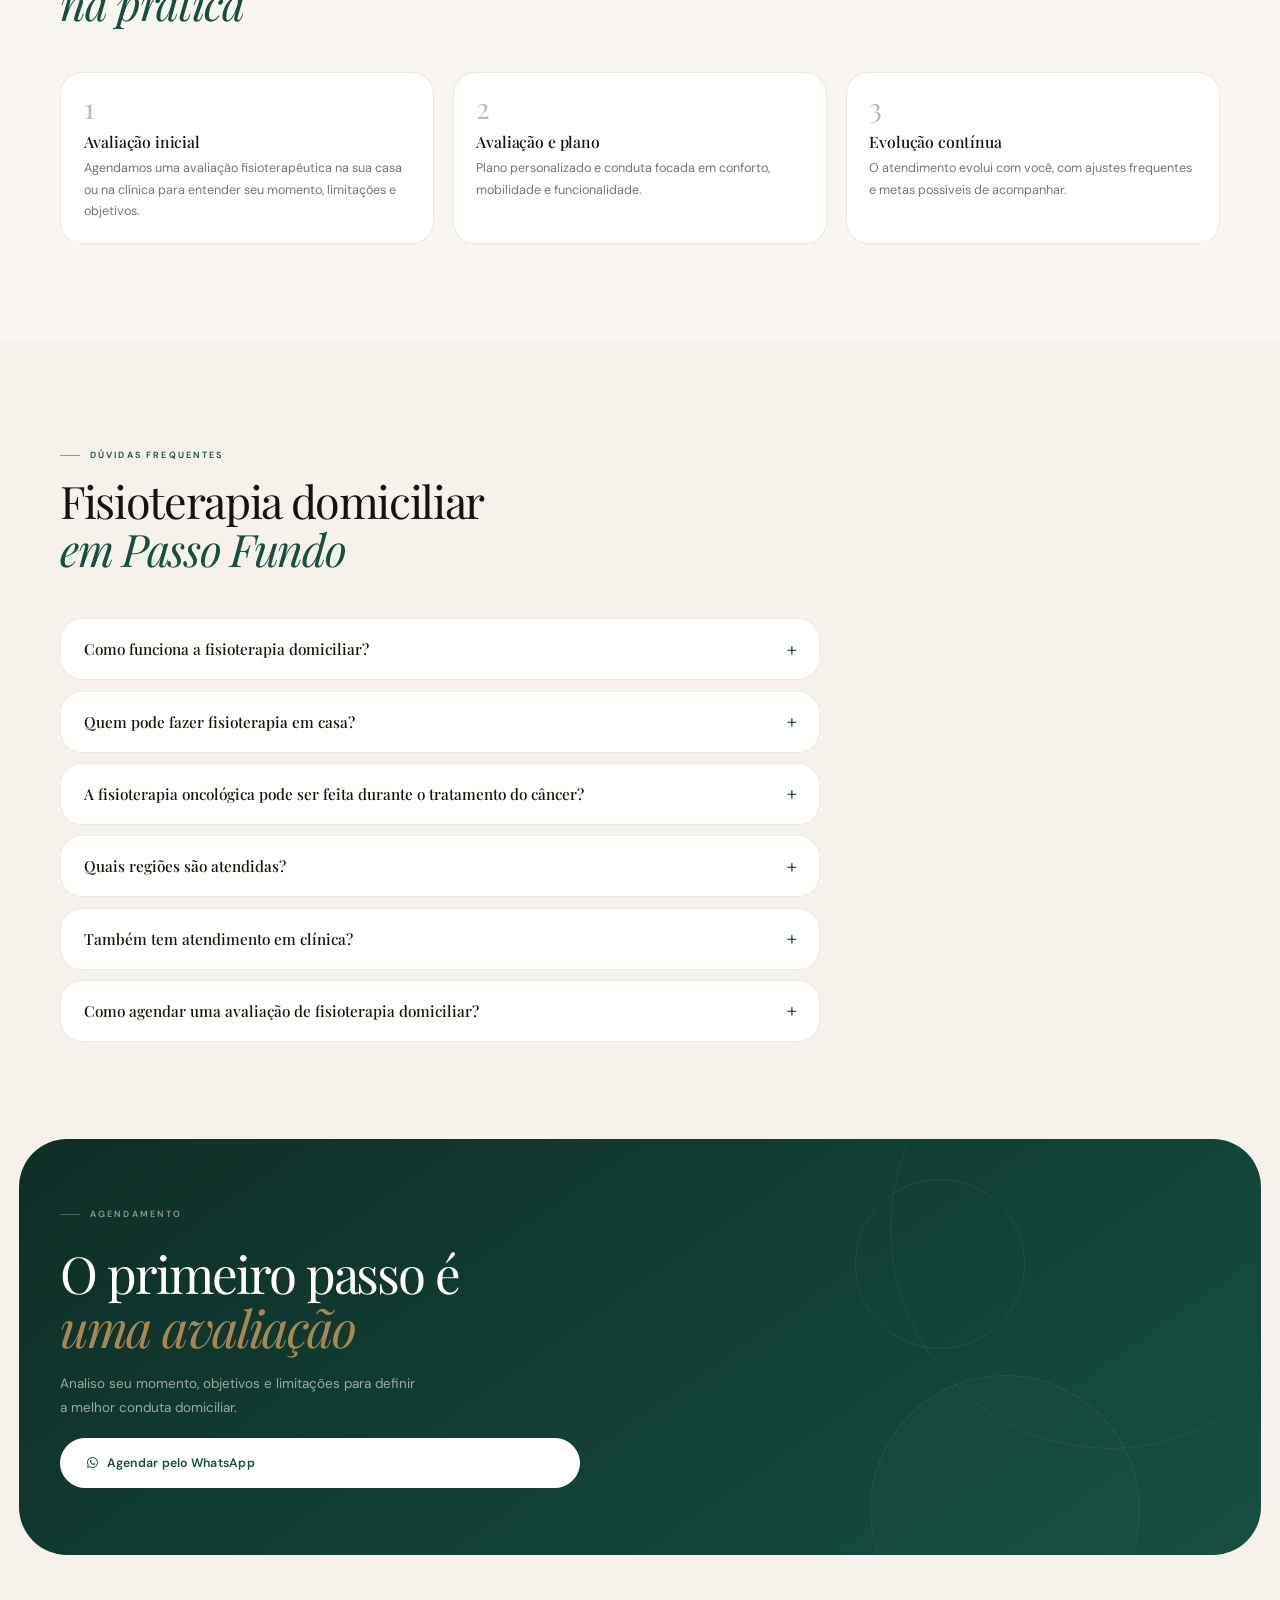
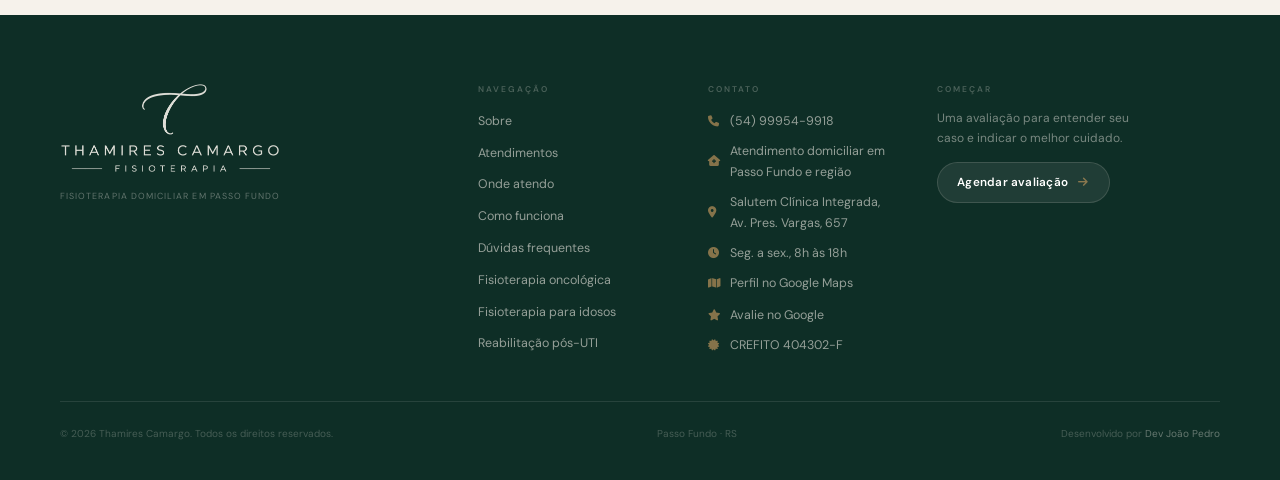
==== commit a9979a9c: "feat: topo do celular no formato foto, nome e um botão - cabeçalho do celular com o monograma "T", u" ====
--- a/index.html
+++ b/index.html
@@ -223,6 +223,7 @@
     <div class="header-inner">
       <a href="#inicio" class="logo" aria-label="Thamires Camargo">
         <img src="assets/logo-horizontal.png" alt="Thamires Camargo Fisioterapia" class="logo-img" width="849" height="120" />
+        <img src="assets/monograma.png" alt="" class="logo-mark" width="152" height="120" aria-hidden="true" />
       </a>
 
       <nav class="nav" aria-label="Principal">
@@ -235,6 +236,10 @@
 
       <button class="header-cta" data-cta-location="header" onclick="openWhatsApp(this)">
         Agendar avaliação <i class="fas fa-arrow-right"></i>
+      </button>
+
+      <button class="header-cta-mobile" data-cta-location="header_mobile" onclick="openWhatsApp(this)">
+        <i class="fab fa-whatsapp" aria-hidden="true"></i> Agendar
       </button>
 
       <button class="menu-toggle" id="menuToggle" aria-label="Abrir menu" aria-expanded="false">
@@ -258,8 +263,13 @@
     <section id="inicio" class="hero">
       <div class="hero-content">
         <div class="hero-left">
+          <div class="hero-id">
+            <p class="hero-id-name">Thamires Camargo</p>
+            <p class="hero-id-role">Fisioterapeuta · CREFITO 404302-F</p>
+          </div>
+
           <p class="hero-badge">
-            Fisioterapia domiciliar · Passo Fundo, RS
+            <span>Em casa e na clínica · Passo Fundo, RS</span>
           </p>
 
           <h1 class="hero-title">
@@ -269,7 +279,7 @@
           </h1>
 
           <p class="hero-desc">
-            Fisioterapia em casa, em Passo Fundo e região, e também na Salutem Clínica Integrada. Para recuperar movimento, aliviar dor e devolver segurança à sua rotina, com expertise oncológica e olhar humano.
+            Atendimento em casa ou na Salutem Clínica Integrada, com especialização em oncologia, para recuperar movimento e aliviar a dor.
           </p>
 
           <div class="hero-actions">
@@ -307,10 +317,6 @@
                 <img src="assets/foto-nova.jpeg" alt="Thamires Camargo, fisioterapeuta domiciliar em Passo Fundo" class="hero-photo" width="852" height="1280" fetchpriority="high" />
               </picture>
             </div>
-            <p class="hero-id">
-              <span class="hero-id-name">Thamires Camargo</span>
-              <span class="hero-id-cred">Fisioterapeuta · CREFITO 404302-F</span>
-            </p>
           </div>
         </div>
       </div>
--- a/style.css
+++ b/style.css
@@ -1236,18 +1236,37 @@
 }
 
 /* ═══════════════════════════════════════════
-   HERO NO CELULAR: a Thamires recortada, surgindo do fundo
+   CELULAR: cabeçalho enxuto e topo com a foto surgindo
 ═══════════════════════════════════════════ */
+.logo-mark { display: none; height: 36px; width: auto; }
+.header-cta-mobile { display: none; }
 .hero-id { display: none; }
 
 @keyframes emerge {
-  from { opacity: 0; transform: translateY(28px); }
+  from { opacity: 0; transform: translateY(24px); }
   to   { opacity: 1; transform: none; }
 }
 
 @media (max-width: 899px) {
-  .hero { min-height: auto; padding-top: calc(var(--header-h) + 0.5rem); padding-bottom: 3rem; }
-  .hero-content { gap: 1.25rem; }
+  /* cabeçalho: monograma, botão Agendar e menu */
+  .header-cta-mobile {
+    display: inline-flex;
+    align-items: center;
+    gap: 0.45rem;
+    margin-left: auto;
+    padding: 0.6rem 1.05rem;
+    background: var(--pine);
+    color: var(--white);
+    font-size: 0.82rem;
+    font-weight: 600;
+    border-radius: var(--r-pill);
+    box-shadow: 0 6px 18px rgba(14, 46, 38, 0.18);
+  }
+  .header-cta-mobile i { font-size: 1rem; }
+  .menu-toggle { margin-left: 0; }
+
+  .hero { min-height: auto; padding-top: var(--header-h); padding-bottom: 3rem; }
+  .hero-content { gap: 0; }
   .hero-right {
     display: block;
     order: -1;
@@ -1255,22 +1274,10 @@
   }
   .hero-photo-outer {
     position: relative;
-    max-width: min(76vw, 360px, calc(58svh / 1.58));
+    max-width: min(66vw, 300px, calc(46svh / 1.58));
     margin: 0 auto;
-    padding-top: 0.5rem;
   }
-  /* arco suave atrás dela, que some junto com a foto */
-  .hero-photo-outer::before {
-    content: "";
-    position: absolute;
-    inset: 22% 4% 9% 4%;
-    border: 0;
-    border-radius: 999px 999px 0 0;
-    background: var(--parchment);
-    -webkit-mask-image: linear-gradient(to bottom, #000 55%, transparent 100%);
-            mask-image: linear-gradient(to bottom, #000 55%, transparent 100%);
-    z-index: 0;
-  }
+  .hero-photo-outer::before { display: none; }
   .hero-photo-wrap {
     aspect-ratio: auto;
     border-radius: 0;
@@ -1279,43 +1286,67 @@
     background: none;
   }
   .hero-photo-wrap picture { display: block; }
-  .hero-photo {
-    position: relative;
-    width: 100%;
-    height: auto;
-    object-fit: contain;
-  }
-  .hero-id {
-    position: relative;
-    z-index: 1;
-    display: grid;
-    justify-items: center;
-    gap: 0.3rem;
-    margin-top: -2.4rem;
-    text-align: center;
-  }
+  .hero-photo { width: 100%; height: auto; object-fit: contain; }
+
+  /* nome e profissão sobre o fim da foto, alinhados à esquerda */
+  .hero-left { gap: 1.1rem; margin-top: -3.2rem; position: relative; z-index: 1; }
+  .hero-id { display: grid; gap: 0.3rem; }
   .hero-id-name {
     font-family: "Playfair Display", Georgia, serif;
-    font-style: italic;
-    font-size: 1.45rem;
-    line-height: 1.1;
+    font-size: clamp(1.9rem, 8.5vw, 2.3rem);
+    font-weight: 500;
+    line-height: 1.05;
+    letter-spacing: -0.02em;
+    color: var(--ink);
+  }
+  .hero-id-role {
+    font-size: 0.66rem;
+    font-weight: 600;
+    letter-spacing: 0.16em;
+    text-transform: uppercase;
     color: var(--pine);
   }
-  .hero-id-cred {
-    font-size: 0.6rem;
-    font-weight: 600;
-    letter-spacing: 0.2em;
-    text-transform: uppercase;
-    color: var(--ink-60);
+
+  /* etiqueta com o local */
+  .hero-badge {
+    gap: 0.6rem;
+    padding: 0.45rem 0.9rem 0.45rem 0.45rem;
+    background: rgba(255, 255, 254, 0.75);
+    border: 1px solid var(--line);
+    border-radius: var(--r-pill);
+    font-size: 0.72rem;
+    font-weight: 500;
+    letter-spacing: 0;
+    text-transform: none;
+    color: var(--ink);
   }
-  .hero-left { text-align: left; }
+  .hero-badge::before {
+    content: "✓";
+    display: grid;
+    place-items: center;
+    width: 1.5rem; height: 1.5rem;
+    border-radius: 50%;
+    background: var(--fern-lt);
+    color: var(--pine);
+    font-size: 0.72rem;
+    font-weight: 700;
+    opacity: 1;
+  }
+
+  /* um botão só, de largura total */
+  .hero-actions .btn-primary {
+    width: 100%;
+    justify-content: center;
+    padding: 1.05rem 1.5rem;
+    font-size: 0.95rem;
+  }
+  .hero-actions .btn-ghost { display: none; }
+  .hero-stats { display: none; }
 }
 @media (max-width: 599px) {
-  .hero-title { font-size: clamp(2.4rem, 11vw, 3rem); }
-  .hero-left { gap: 0.9rem; }
-}
-@media (max-width: 399px) {
-  .hero-id-cred { letter-spacing: 0.12em; white-space: nowrap; }
+  .logo-img { display: none; }
+  .logo-mark { display: block; }
+  .hero-title { font-size: clamp(2.2rem, 10vw, 2.7rem); }
 }
 @media (prefers-reduced-motion: reduce) {
   .hero-right { animation: none; opacity: 1; }
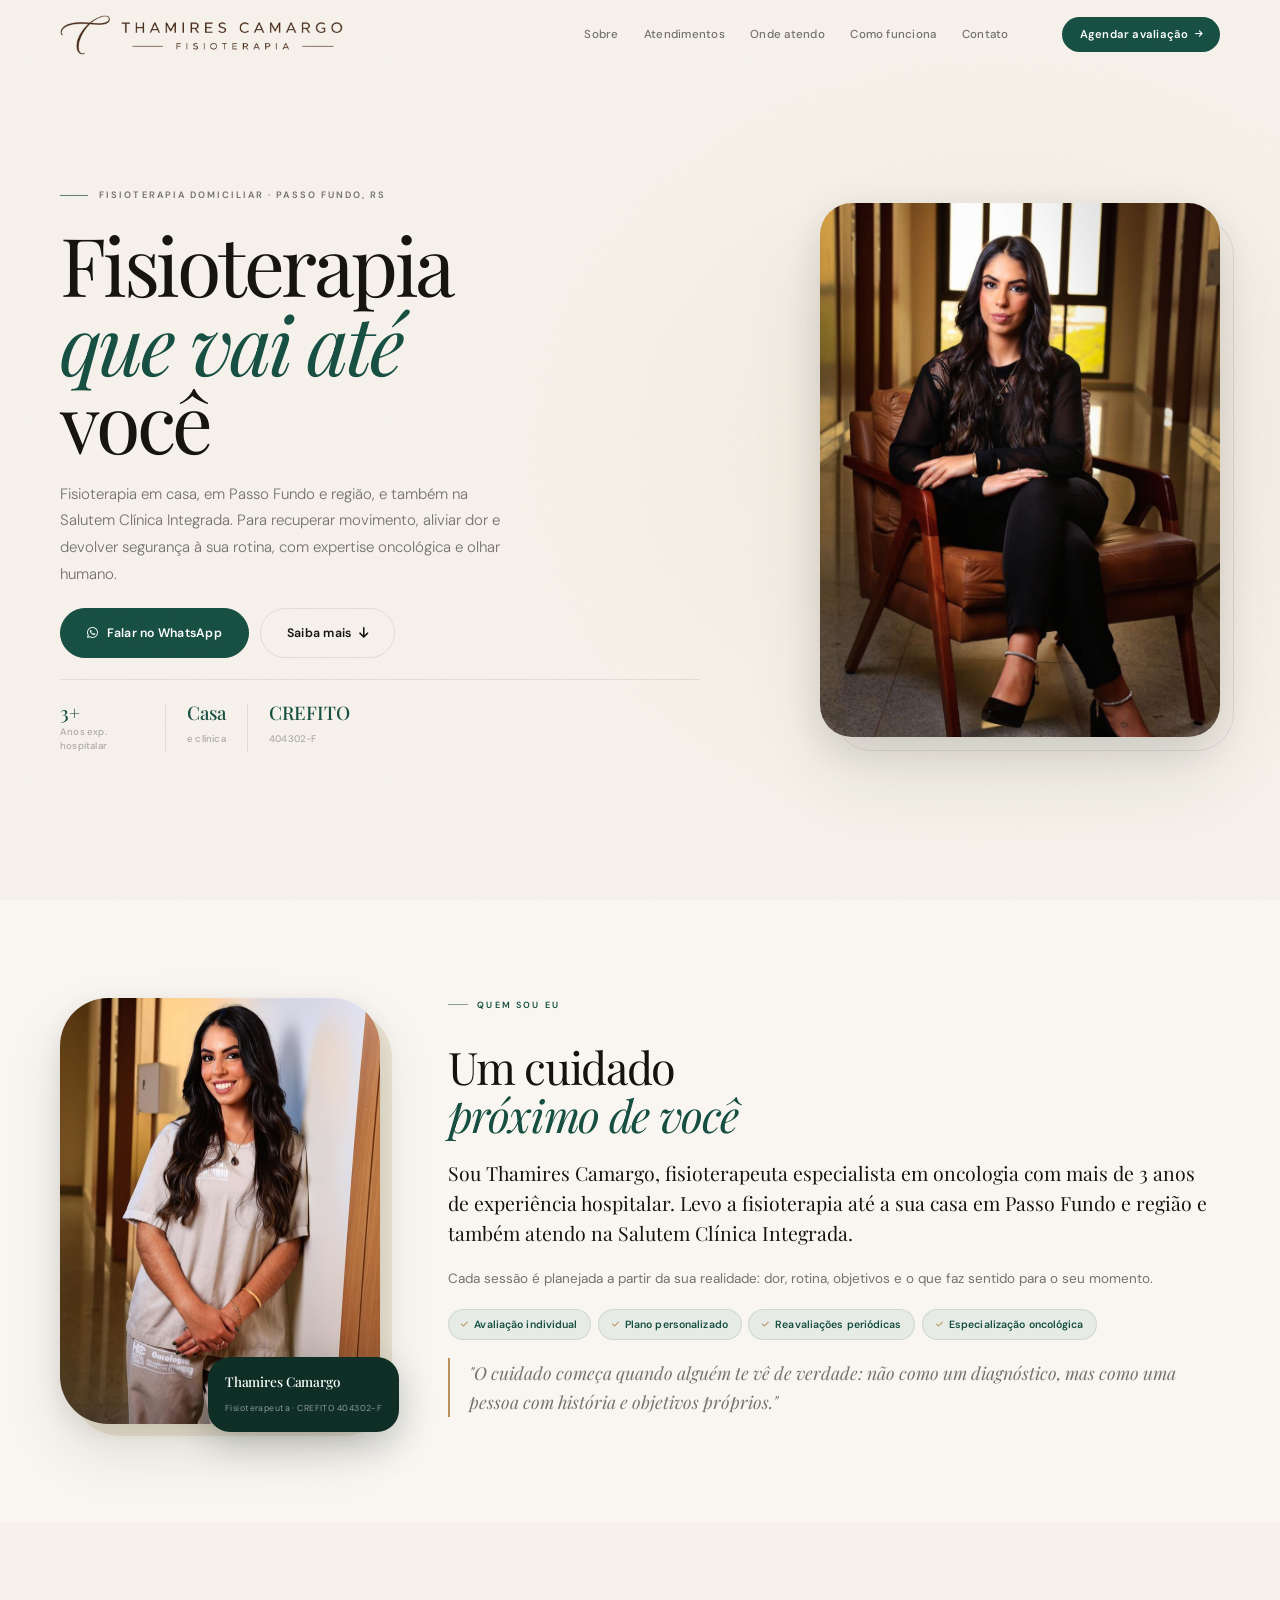
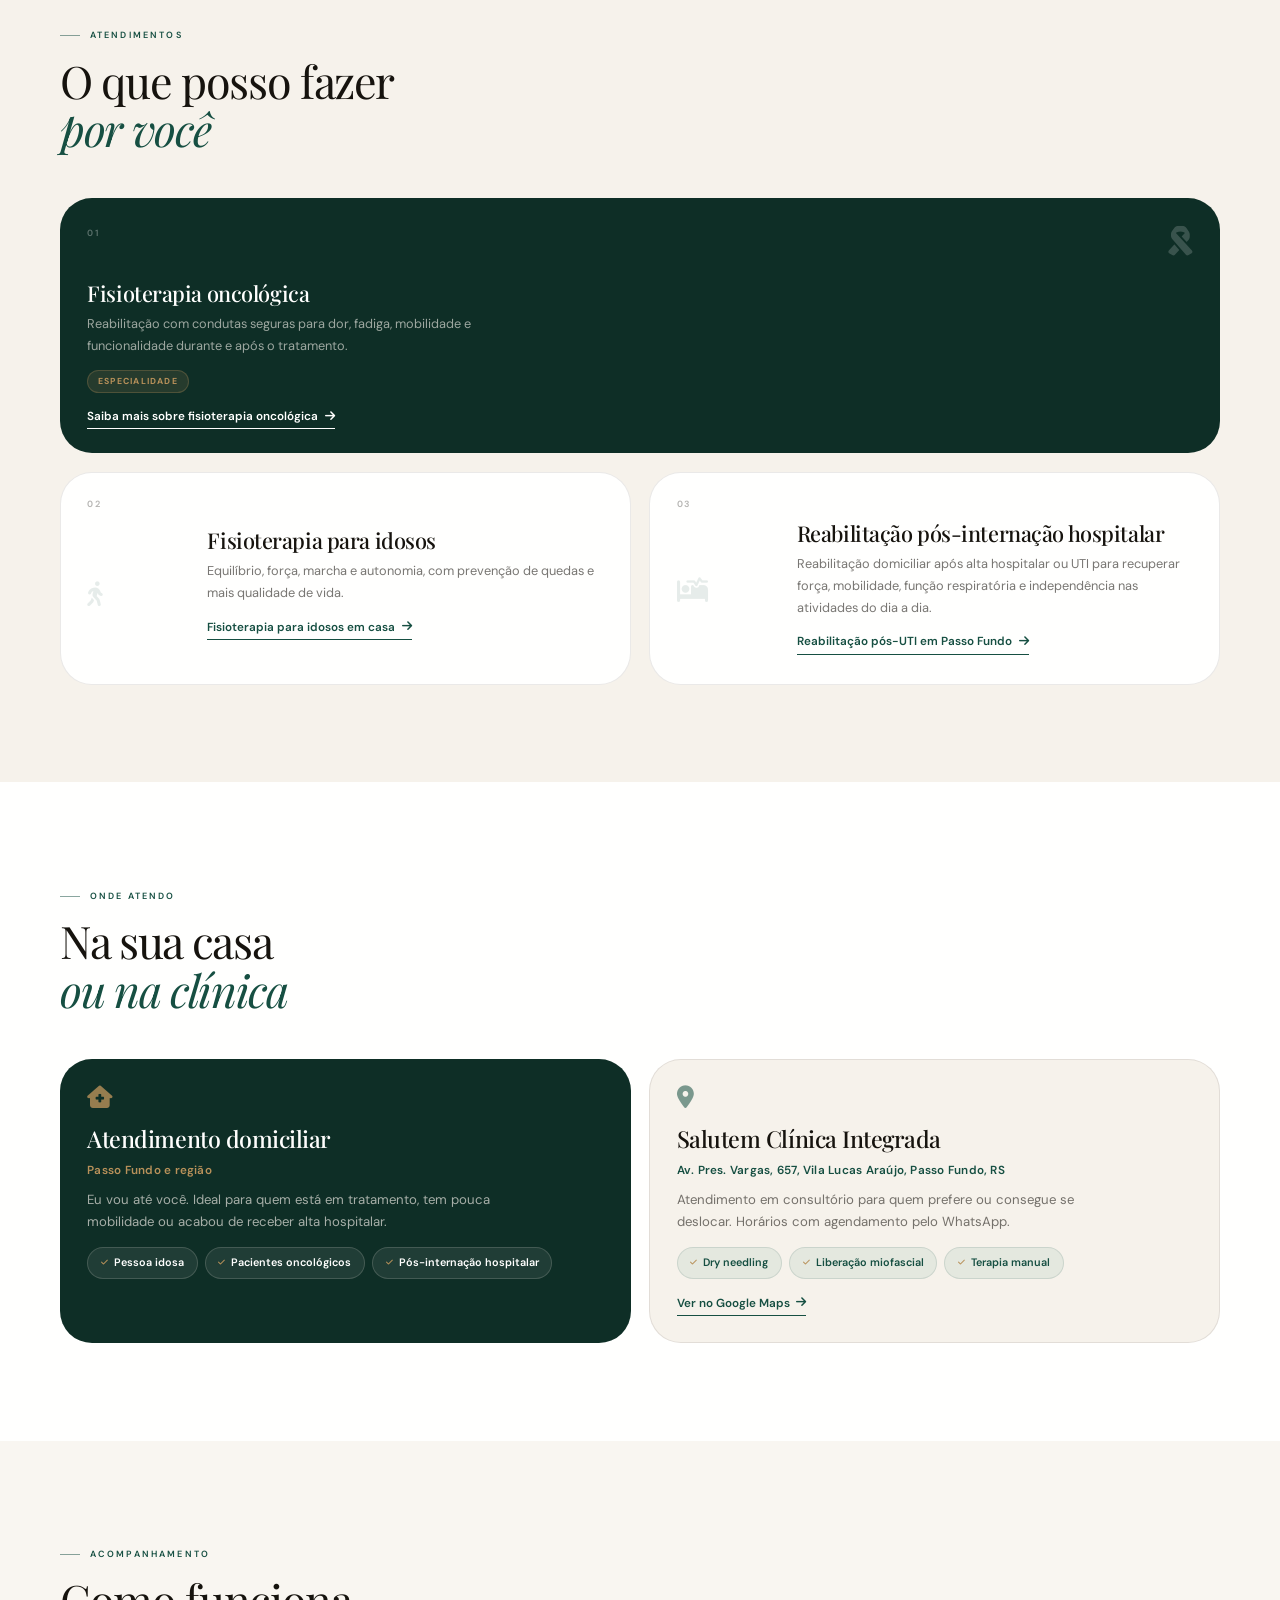
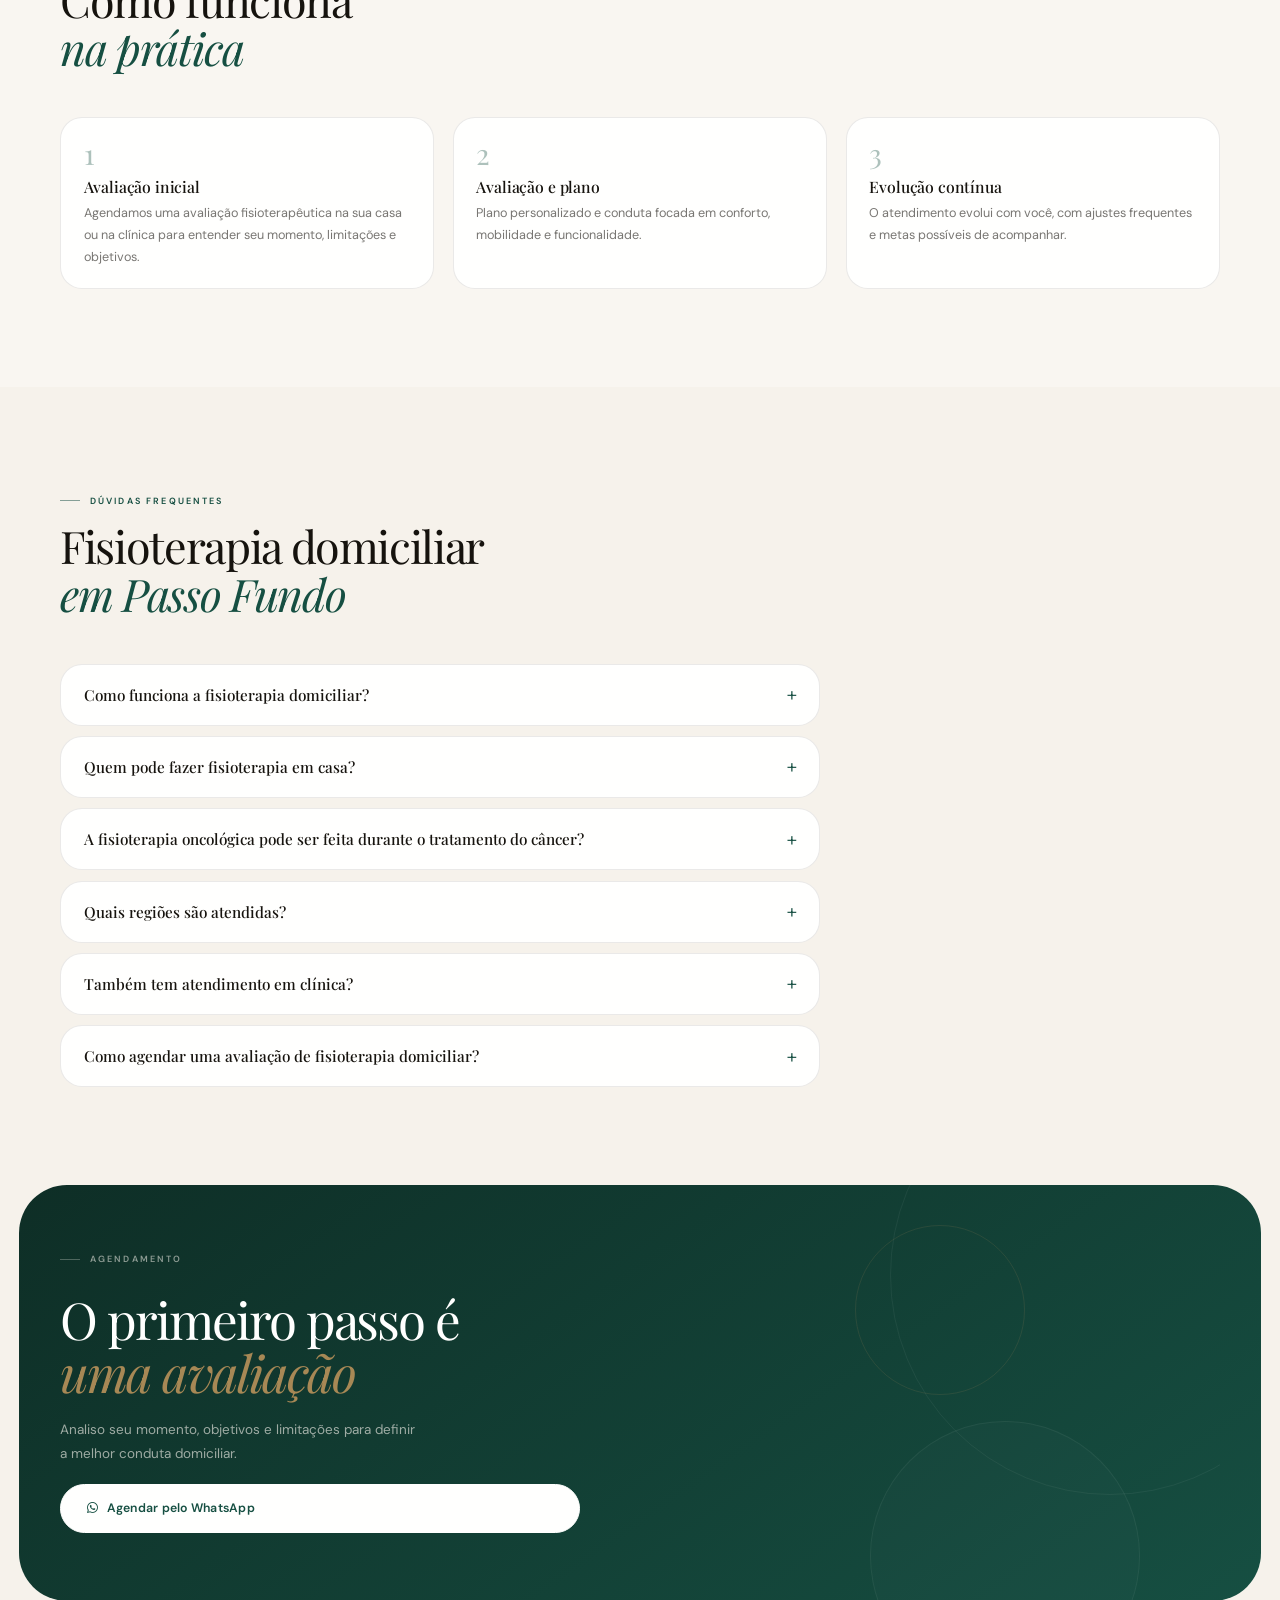
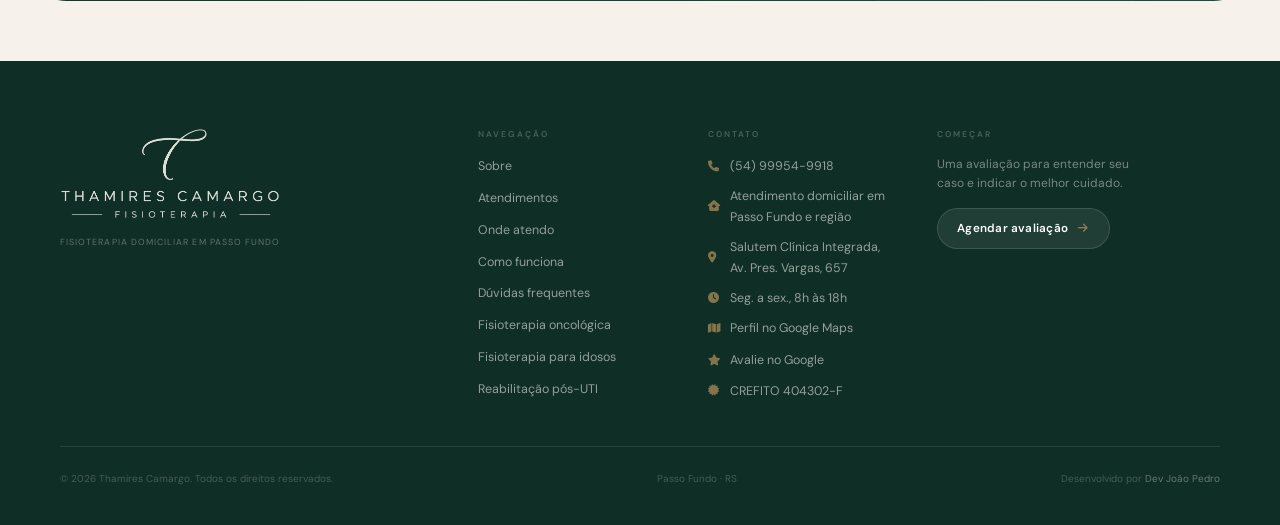
==== commit 8066ad78: "content: descreve os atendimentos domiciliares e na clínica Domiciliar: pessoa idosa, pacientes onco" ====
--- a/index.html
+++ b/index.html
@@ -191,7 +191,7 @@
           {
             "@type": "Question",
             "name": "Também tem atendimento em clínica?",
-            "acceptedAnswer": { "@type": "Answer", "text": "Sim. Além do atendimento domiciliar, atendo na Salutem Clínica Integrada, na Av. Pres. Vargas, 657, Vila Lucas Araújo, Passo Fundo, RS. Os horários são combinados pelo WhatsApp." }
+            "acceptedAnswer": { "@type": "Answer", "text": "Sim. Além do atendimento domiciliar, atendo na Salutem Clínica Integrada, na Av. Pres. Vargas, 657, Vila Lucas Araújo, Passo Fundo, RS. Na clínica, realizo dry needling, liberação miofascial e terapia manual. Os horários são combinados pelo WhatsApp." }
           },
           {
             "@type": "Question",
@@ -206,8 +206,7 @@
 
   <link rel="preconnect" href="https://fonts.googleapis.com" />
   <link rel="preconnect" href="https://fonts.gstatic.com" crossorigin />
-  <link rel="preload" as="image" href="assets/thamires-recorte.webp" type="image/webp" media="(max-width: 899px)" fetchpriority="high" />
-  <link rel="preload" as="image" href="assets/foto-nova.jpeg" media="(min-width: 900px)" fetchpriority="high" />
+  <link rel="preload" as="image" href="assets/foto-nova.jpeg" fetchpriority="high" />
   <link href="https://fonts.googleapis.com/css2?family=Playfair+Display:ital,wght@0,400;0,500;0,700;1,400;1,500&family=DM+Sans:ital,opsz,wght@0,9..40,300;0,9..40,400;0,9..40,500;0,9..40,600;1,9..40,300&display=swap" rel="stylesheet" />
   <link rel="stylesheet" href="https://cdnjs.cloudflare.com/ajax/libs/font-awesome/6.4.0/css/all.min.css" />
   <link rel="stylesheet" href="style.css" />
@@ -223,7 +222,6 @@
     <div class="header-inner">
       <a href="#inicio" class="logo" aria-label="Thamires Camargo">
         <img src="assets/logo-horizontal.png" alt="Thamires Camargo Fisioterapia" class="logo-img" width="849" height="120" />
-        <img src="assets/monograma.png" alt="" class="logo-mark" width="152" height="120" aria-hidden="true" />
       </a>
 
       <nav class="nav" aria-label="Principal">
@@ -236,10 +234,6 @@
 
       <button class="header-cta" data-cta-location="header" onclick="openWhatsApp(this)">
         Agendar avaliação <i class="fas fa-arrow-right"></i>
-      </button>
-
-      <button class="header-cta-mobile" data-cta-location="header_mobile" onclick="openWhatsApp(this)">
-        <i class="fab fa-whatsapp" aria-hidden="true"></i> Agendar
       </button>
 
       <button class="menu-toggle" id="menuToggle" aria-label="Abrir menu" aria-expanded="false">
@@ -263,13 +257,8 @@
     <section id="inicio" class="hero">
       <div class="hero-content">
         <div class="hero-left">
-          <div class="hero-id">
-            <p class="hero-id-name">Thamires Camargo</p>
-            <p class="hero-id-role">Fisioterapeuta · CREFITO 404302-F</p>
-          </div>
-
           <p class="hero-badge">
-            <span>Em casa e na clínica · Passo Fundo, RS</span>
+            Fisioterapia domiciliar · Passo Fundo, RS
           </p>
 
           <h1 class="hero-title">
@@ -279,7 +268,7 @@
           </h1>
 
           <p class="hero-desc">
-            Atendimento em casa ou na Salutem Clínica Integrada, com especialização em oncologia, para recuperar movimento e aliviar a dor.
+            Fisioterapia em casa, em Passo Fundo e região, e também na Salutem Clínica Integrada. Para recuperar movimento, aliviar dor e devolver segurança à sua rotina, com expertise oncológica e olhar humano.
           </p>
 
           <div class="hero-actions">
@@ -312,10 +301,7 @@
         <div class="hero-right">
           <div class="hero-photo-outer">
             <div class="hero-photo-wrap">
-              <picture>
-                <source media="(max-width: 899px)" type="image/webp" srcset="assets/thamires-recorte.webp" width="900" height="1422" />
-                <img src="assets/foto-nova.jpeg" alt="Thamires Camargo, fisioterapeuta domiciliar em Passo Fundo" class="hero-photo" width="852" height="1280" fetchpriority="high" />
-              </picture>
+              <img src="assets/foto-nova.jpeg" alt="Thamires Camargo, fisioterapeuta domiciliar em Passo Fundo" class="hero-photo" width="852" height="1280" fetchpriority="high" />
             </div>
           </div>
         </div>
@@ -424,6 +410,11 @@
             <h3>Atendimento domiciliar</h3>
             <p class="place-sub">Passo Fundo e região</p>
             <p>Eu vou até você. Ideal para quem está em tratamento, tem pouca mobilidade ou acabou de receber alta hospitalar.</p>
+            <ul class="place-list" aria-label="Atendimentos domiciliares">
+              <li><i class="fas fa-check" aria-hidden="true"></i> Pessoa idosa</li>
+              <li><i class="fas fa-check" aria-hidden="true"></i> Pacientes oncológicos</li>
+              <li><i class="fas fa-check" aria-hidden="true"></i> Pós-internação hospitalar</li>
+            </ul>
           </article>
 
           <article class="place-card" data-reveal data-reveal-delay="0.08">
@@ -431,6 +422,11 @@
             <h3>Salutem Clínica Integrada</h3>
             <p class="place-sub">Av. Pres. Vargas, 657, Vila Lucas Araújo, Passo Fundo, RS</p>
             <p>Atendimento em consultório para quem prefere ou consegue se deslocar. Horários com agendamento pelo WhatsApp.</p>
+            <ul class="place-list" aria-label="Atendimentos na clínica">
+              <li><i class="fas fa-check" aria-hidden="true"></i> Dry needling</li>
+              <li><i class="fas fa-check" aria-hidden="true"></i> Liberação miofascial</li>
+              <li><i class="fas fa-check" aria-hidden="true"></i> Terapia manual</li>
+            </ul>
             <a class="svc-link" href="https://www.google.com/maps/search/?api=1&amp;query=Salutem+Cl%C3%ADnica+Integrada%2C+Av.+Pres.+Vargas%2C+657%2C+Passo+Fundo+-+RS" target="_blank" rel="noopener">Ver no Google Maps <i class="fas fa-arrow-right" aria-hidden="true"></i></a>
           </article>
         </div>
@@ -492,7 +488,7 @@
           </details>
           <details class="faq-item">
             <summary>Também tem atendimento em clínica?</summary>
-            <p>Sim. Além do atendimento domiciliar, atendo na Salutem Clínica Integrada, na Av. Pres. Vargas, 657, Vila Lucas Araújo, Passo Fundo, RS. Os horários são combinados pelo WhatsApp.</p>
+            <p>Sim. Além do atendimento domiciliar, atendo na Salutem Clínica Integrada, na Av. Pres. Vargas, 657, Vila Lucas Araújo, Passo Fundo, RS. Na clínica, realizo dry needling, liberação miofascial e terapia manual. Os horários são combinados pelo WhatsApp.</p>
           </details>
           <details class="faq-item">
             <summary>Como agendar uma avaliação de fisioterapia domiciliar?</summary>
--- a/style.css
+++ b/style.css
@@ -485,7 +485,6 @@
   object-fit: cover;
   object-position: center 15%;
 }
-.hero-photo-wrap picture { display: block; width: 100%; height: 100%; }
 
 /* ═══════════════════════════════════════════
    ABOUT
@@ -1220,6 +1219,32 @@
 .place-card p:not(.place-sub) { font-size: 0.88rem; color: var(--ink-60); line-height: 1.72; max-width: 46ch; }
 .place-card--home p:not(.place-sub) { color: rgba(246,242,235,0.66); }
 .place-card .svc-link { margin-top: 0.4rem; }
+.place-list {
+  list-style: none;
+  display: flex;
+  flex-wrap: wrap;
+  gap: 0.45rem;
+  margin: 0.35rem 0 0;
+  padding: 0;
+}
+.place-list li {
+  display: inline-flex;
+  align-items: center;
+  gap: 0.4rem;
+  padding: 0.4rem 0.85rem;
+  background: var(--fern-lt);
+  border: 1px solid rgba(22,79,66,0.12);
+  border-radius: var(--r-pill);
+  font-size: 0.72rem;
+  font-weight: 600;
+  color: var(--pine);
+}
+.place-list i { font-size: 0.52rem; color: var(--amber); }
+.place-card--home .place-list li {
+  background: rgba(246,242,235,0.08);
+  border-color: rgba(246,242,235,0.16);
+  color: var(--white);
+}
 
 @media (max-width: 479px) {
   .place-card { padding: 1.4rem; border-radius: var(--r-md); }
@@ -1234,120 +1259,3 @@
   .nav-link { padding: 0.45rem 0.55rem; }
   .logo-img { height: 34px; width: auto; }
 }
-
-/* ═══════════════════════════════════════════
-   CELULAR: cabeçalho enxuto e topo com a foto surgindo
-═══════════════════════════════════════════ */
-.logo-mark { display: none; height: 36px; width: auto; }
-.header-cta-mobile { display: none; }
-.hero-id { display: none; }
-
-@keyframes emerge {
-  from { opacity: 0; transform: translateY(24px); }
-  to   { opacity: 1; transform: none; }
-}
-
-@media (max-width: 899px) {
-  /* cabeçalho: monograma, botão Agendar e menu */
-  .header-cta-mobile {
-    display: inline-flex;
-    align-items: center;
-    gap: 0.45rem;
-    margin-left: auto;
-    padding: 0.6rem 1.05rem;
-    background: var(--pine);
-    color: var(--white);
-    font-size: 0.82rem;
-    font-weight: 600;
-    border-radius: var(--r-pill);
-    box-shadow: 0 6px 18px rgba(14, 46, 38, 0.18);
-  }
-  .header-cta-mobile i { font-size: 1rem; }
-  .menu-toggle { margin-left: 0; }
-
-  .hero { min-height: auto; padding-top: var(--header-h); padding-bottom: 3rem; }
-  .hero-content { gap: 0; }
-  .hero-right {
-    display: block;
-    order: -1;
-    animation: emerge 1.1s 0.1s var(--ease-out) both;
-  }
-  .hero-photo-outer {
-    position: relative;
-    max-width: min(66vw, 300px, calc(46svh / 1.58));
-    margin: 0 auto;
-  }
-  .hero-photo-outer::before { display: none; }
-  .hero-photo-wrap {
-    aspect-ratio: auto;
-    border-radius: 0;
-    overflow: visible;
-    box-shadow: none;
-    background: none;
-  }
-  .hero-photo-wrap picture { display: block; }
-  .hero-photo { width: 100%; height: auto; object-fit: contain; }
-
-  /* nome e profissão sobre o fim da foto, alinhados à esquerda */
-  .hero-left { gap: 1.1rem; margin-top: -3.2rem; position: relative; z-index: 1; }
-  .hero-id { display: grid; gap: 0.3rem; }
-  .hero-id-name {
-    font-family: "Playfair Display", Georgia, serif;
-    font-size: clamp(1.9rem, 8.5vw, 2.3rem);
-    font-weight: 500;
-    line-height: 1.05;
-    letter-spacing: -0.02em;
-    color: var(--ink);
-  }
-  .hero-id-role {
-    font-size: 0.66rem;
-    font-weight: 600;
-    letter-spacing: 0.16em;
-    text-transform: uppercase;
-    color: var(--pine);
-  }
-
-  /* etiqueta com o local */
-  .hero-badge {
-    gap: 0.6rem;
-    padding: 0.45rem 0.9rem 0.45rem 0.45rem;
-    background: rgba(255, 255, 254, 0.75);
-    border: 1px solid var(--line);
-    border-radius: var(--r-pill);
-    font-size: 0.72rem;
-    font-weight: 500;
-    letter-spacing: 0;
-    text-transform: none;
-    color: var(--ink);
-  }
-  .hero-badge::before {
-    content: "✓";
-    display: grid;
-    place-items: center;
-    width: 1.5rem; height: 1.5rem;
-    border-radius: 50%;
-    background: var(--fern-lt);
-    color: var(--pine);
-    font-size: 0.72rem;
-    font-weight: 700;
-    opacity: 1;
-  }
-
-  /* um botão só, de largura total */
-  .hero-actions .btn-primary {
-    width: 100%;
-    justify-content: center;
-    padding: 1.05rem 1.5rem;
-    font-size: 0.95rem;
-  }
-  .hero-actions .btn-ghost { display: none; }
-  .hero-stats { display: none; }
-}
-@media (max-width: 599px) {
-  .logo-img { display: none; }
-  .logo-mark { display: block; }
-  .hero-title { font-size: clamp(2.2rem, 10vw, 2.7rem); }
-}
-@media (prefers-reduced-motion: reduce) {
-  .hero-right { animation: none; opacity: 1; }
-}
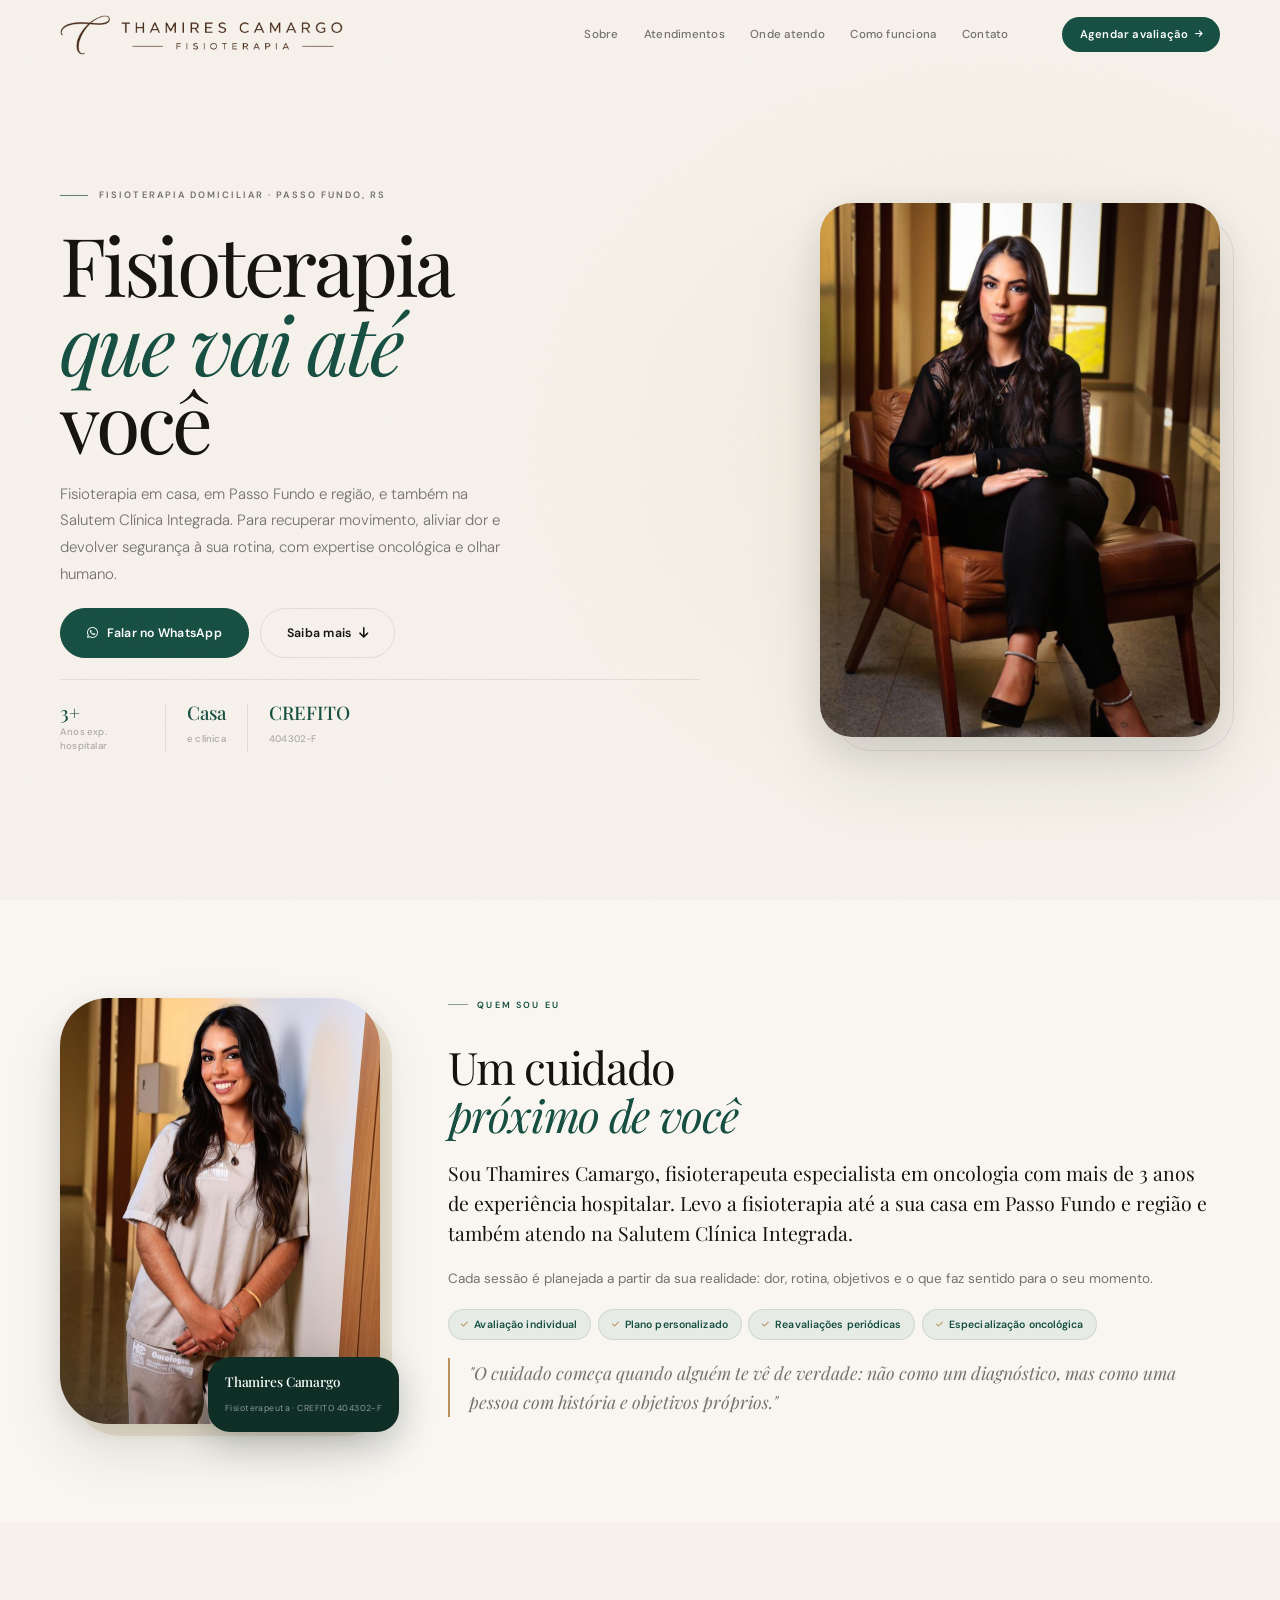
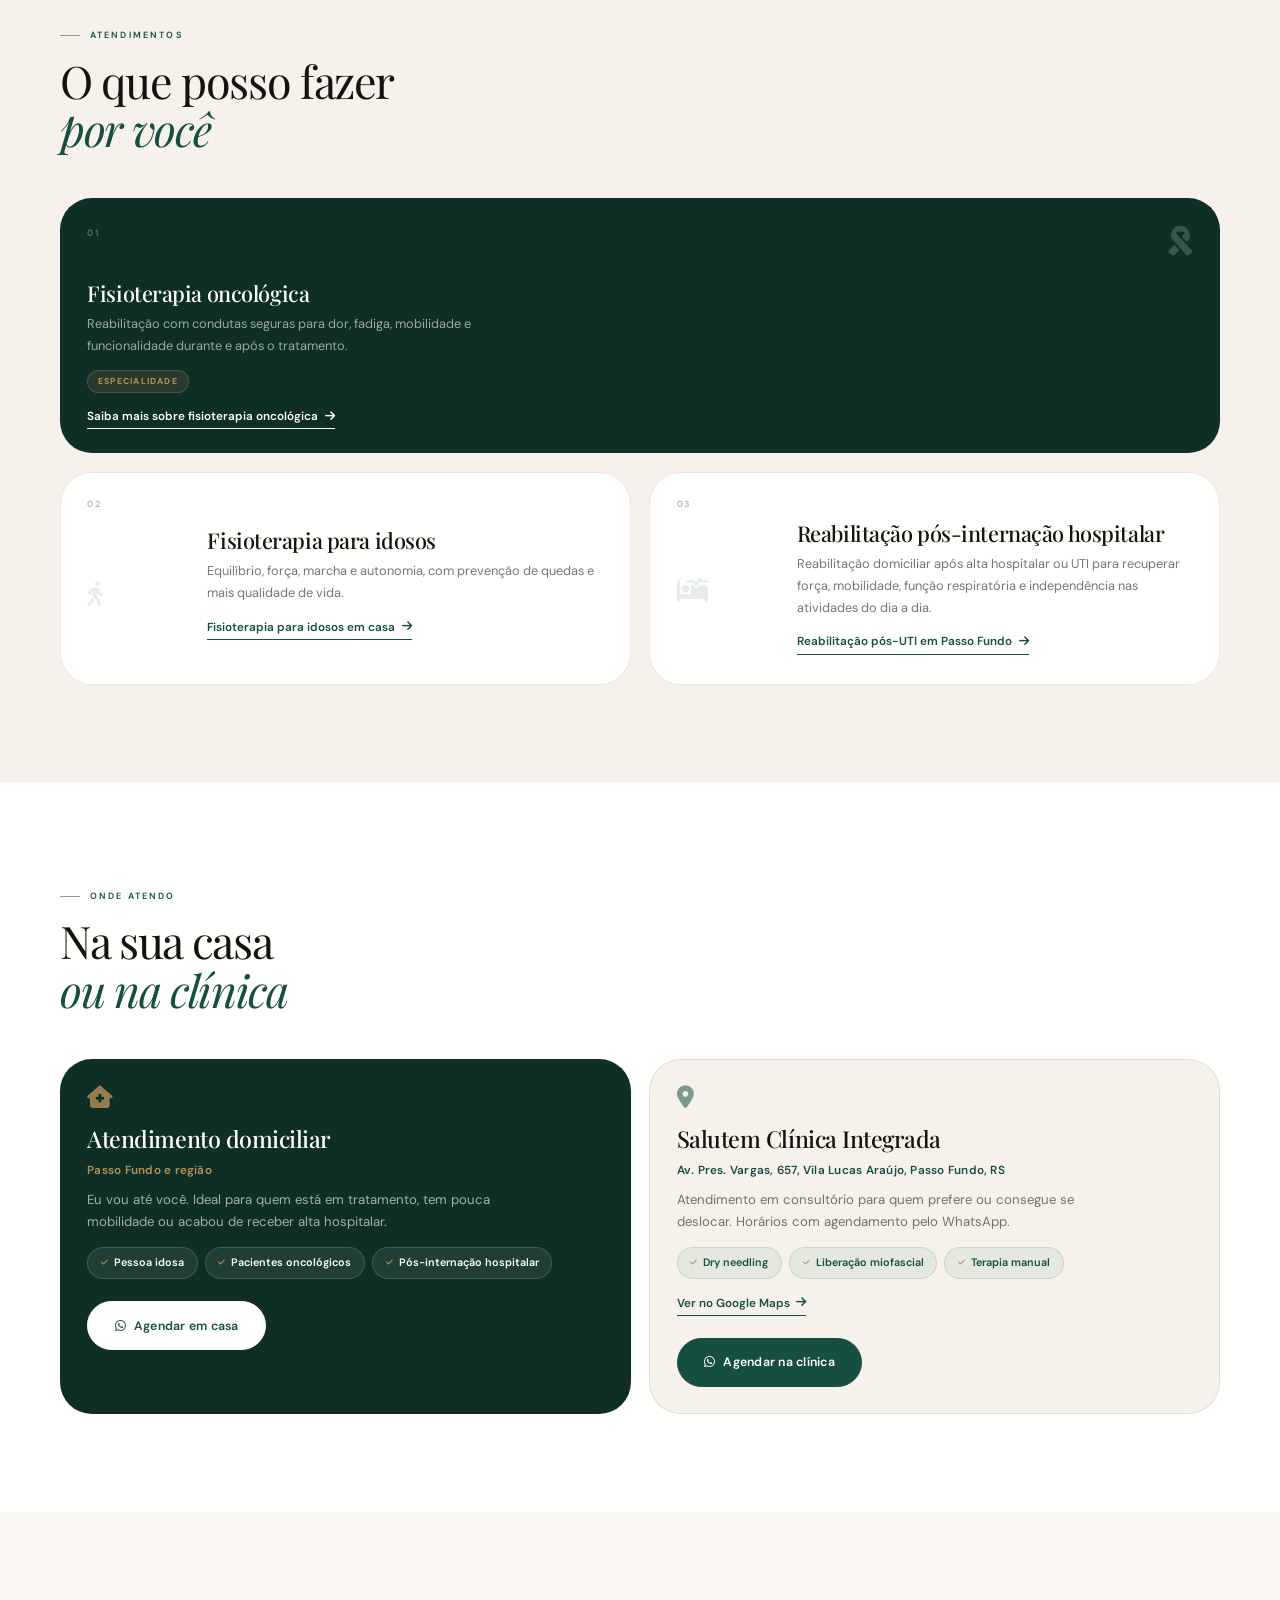
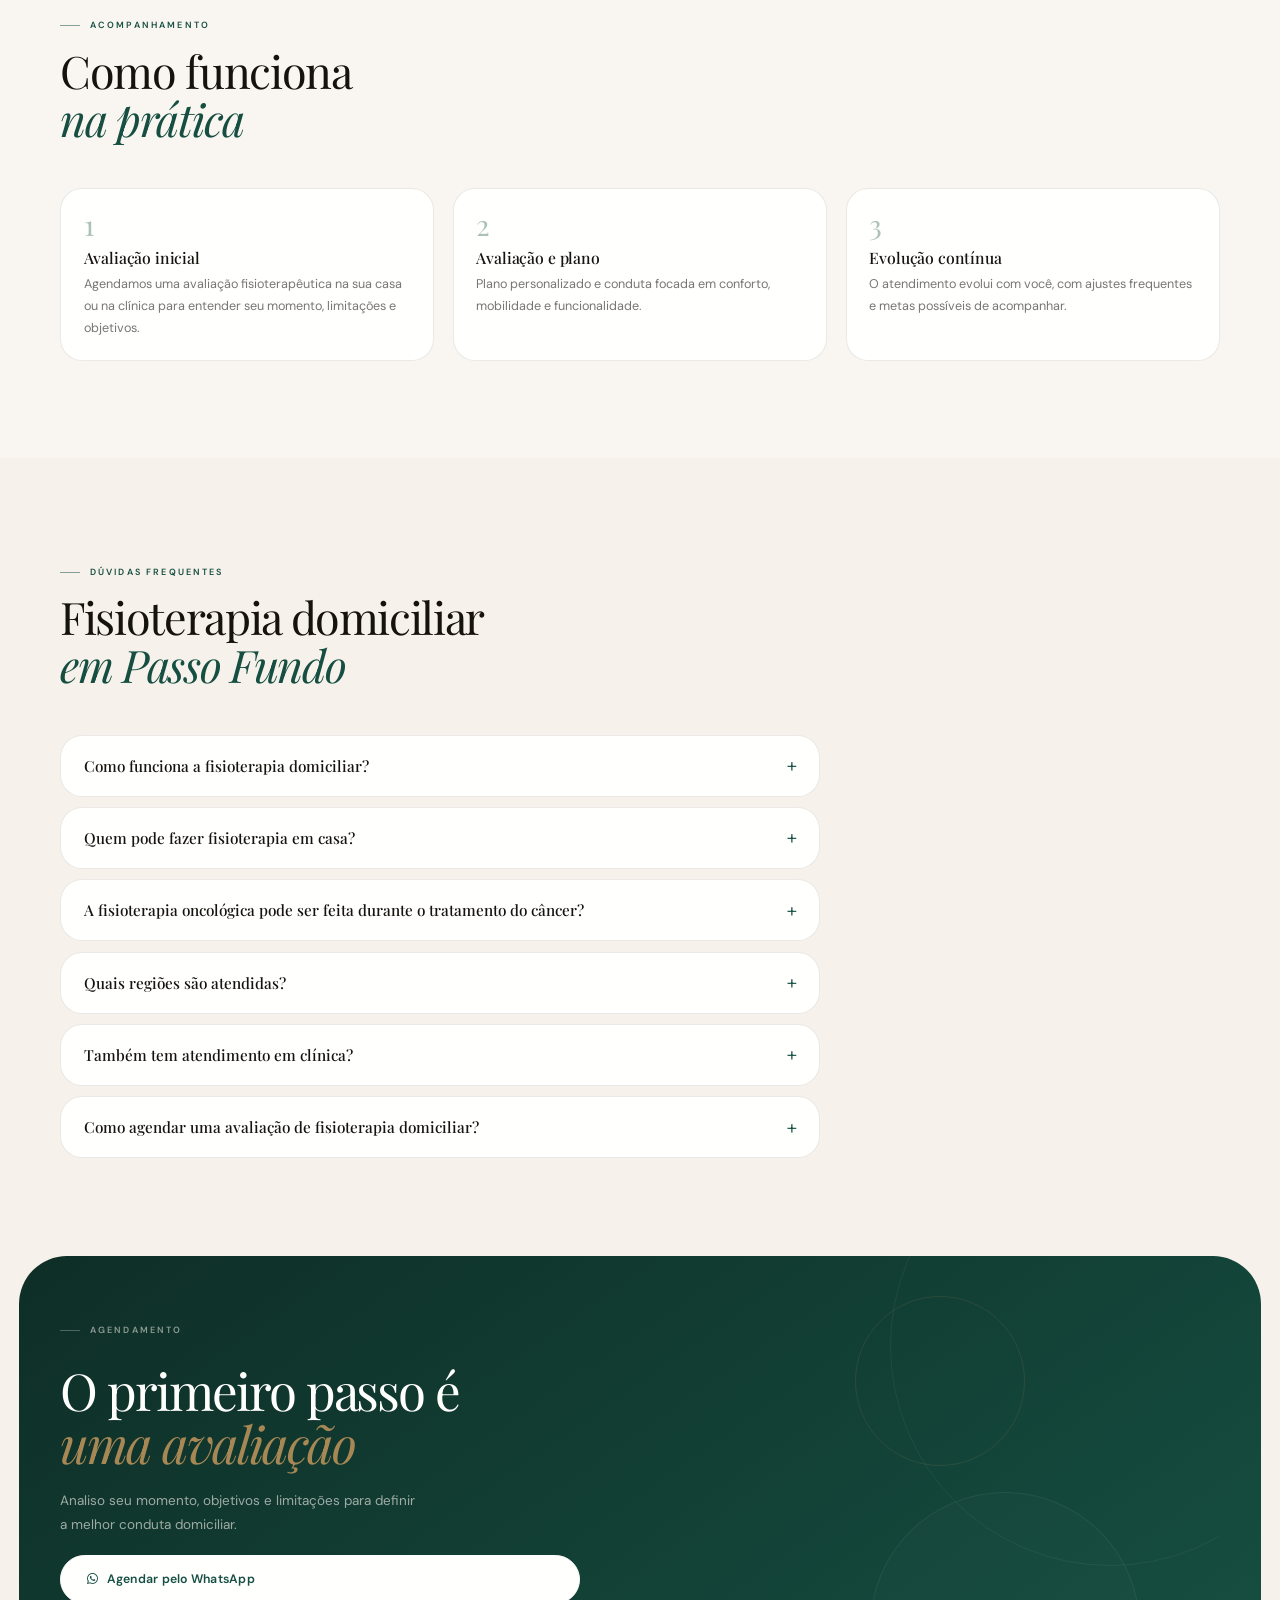
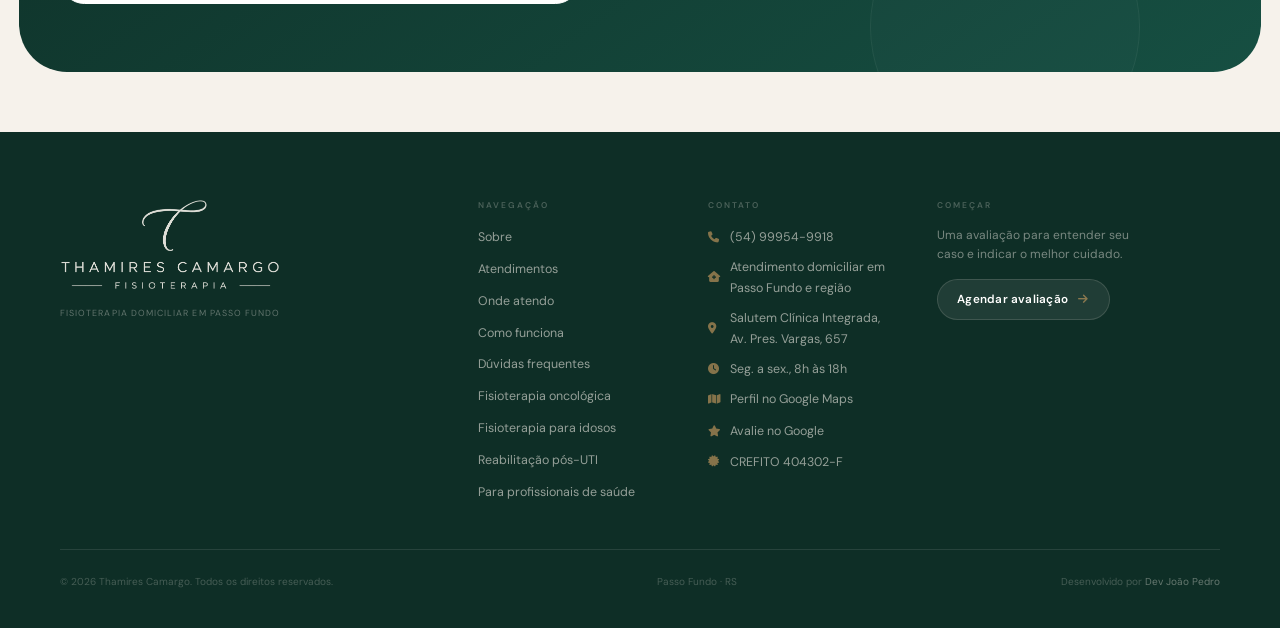
==== commit 47167abe: "Página para profissionais de saúde e CTA separado casa/clínica - Nova página /para-profissionais/ pa" ====
--- a/index.html
+++ b/index.html
@@ -415,6 +415,9 @@
               <li><i class="fas fa-check" aria-hidden="true"></i> Pacientes oncológicos</li>
               <li><i class="fas fa-check" aria-hidden="true"></i> Pós-internação hospitalar</li>
             </ul>
+            <button class="btn-primary place-cta" data-cta-location="onde_atendo_domiciliar" data-wa-message="domiciliar" onclick="openWhatsApp(this)">
+              <i class="fab fa-whatsapp"></i> Agendar em casa
+            </button>
           </article>
 
           <article class="place-card" data-reveal data-reveal-delay="0.08">
@@ -428,6 +431,9 @@
               <li><i class="fas fa-check" aria-hidden="true"></i> Terapia manual</li>
             </ul>
             <a class="svc-link" href="https://www.google.com/maps/search/?api=1&amp;query=Salutem+Cl%C3%ADnica+Integrada%2C+Av.+Pres.+Vargas%2C+657%2C+Passo+Fundo+-+RS" target="_blank" rel="noopener">Ver no Google Maps <i class="fas fa-arrow-right" aria-hidden="true"></i></a>
+            <button class="btn-primary place-cta" data-cta-location="onde_atendo_clinica" data-wa-message="clinica" onclick="openWhatsApp(this)">
+              <i class="fab fa-whatsapp"></i> Agendar na clínica
+            </button>
           </article>
         </div>
       </div>
@@ -537,6 +543,7 @@
         <a href="/fisioterapia-oncologica-passo-fundo/">Fisioterapia oncológica</a>
         <a href="/fisioterapia-para-idosos-passo-fundo/">Fisioterapia para idosos</a>
         <a href="/reabilitacao-pos-uti-passo-fundo/">Reabilitação pós-UTI</a>
+        <a href="/para-profissionais/">Para profissionais de saúde</a>
       </div>
 
       <div class="footer-col">
--- a/style.css
+++ b/style.css
@@ -1259,3 +1259,15 @@
   .nav-link { padding: 0.45rem 0.55rem; }
   .logo-img { height: 34px; width: auto; }
 }
+
+/* ─── CTA NOS CARTÕES DE LOCAL ───────────── */
+.place-cta { justify-self: start; margin-top: 0.9rem; }
+.place-card--home .place-cta {
+  background: var(--white);
+  color: var(--pine);
+  border-color: var(--white);
+}
+.place-card--home .place-cta:hover {
+  background: rgba(255,255,255,0.9);
+  border-color: rgba(255,255,255,0.9);
+}
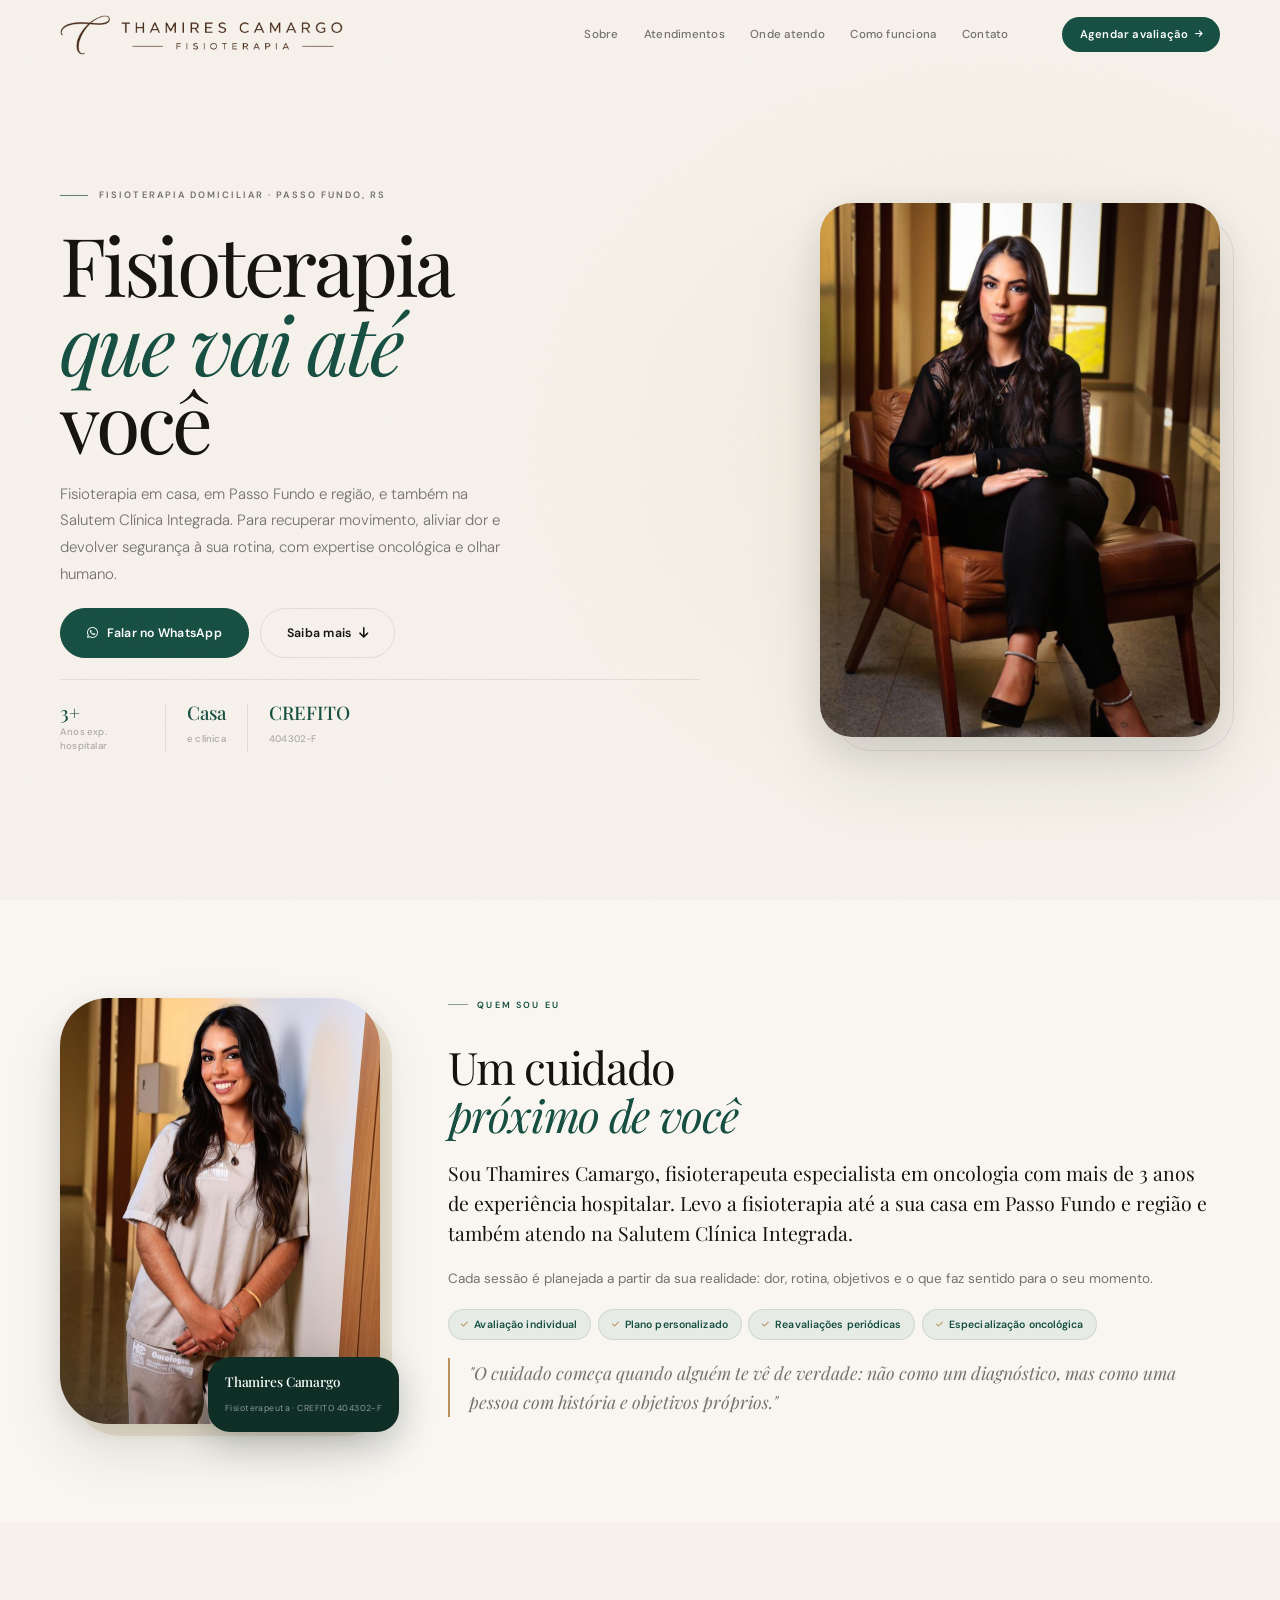
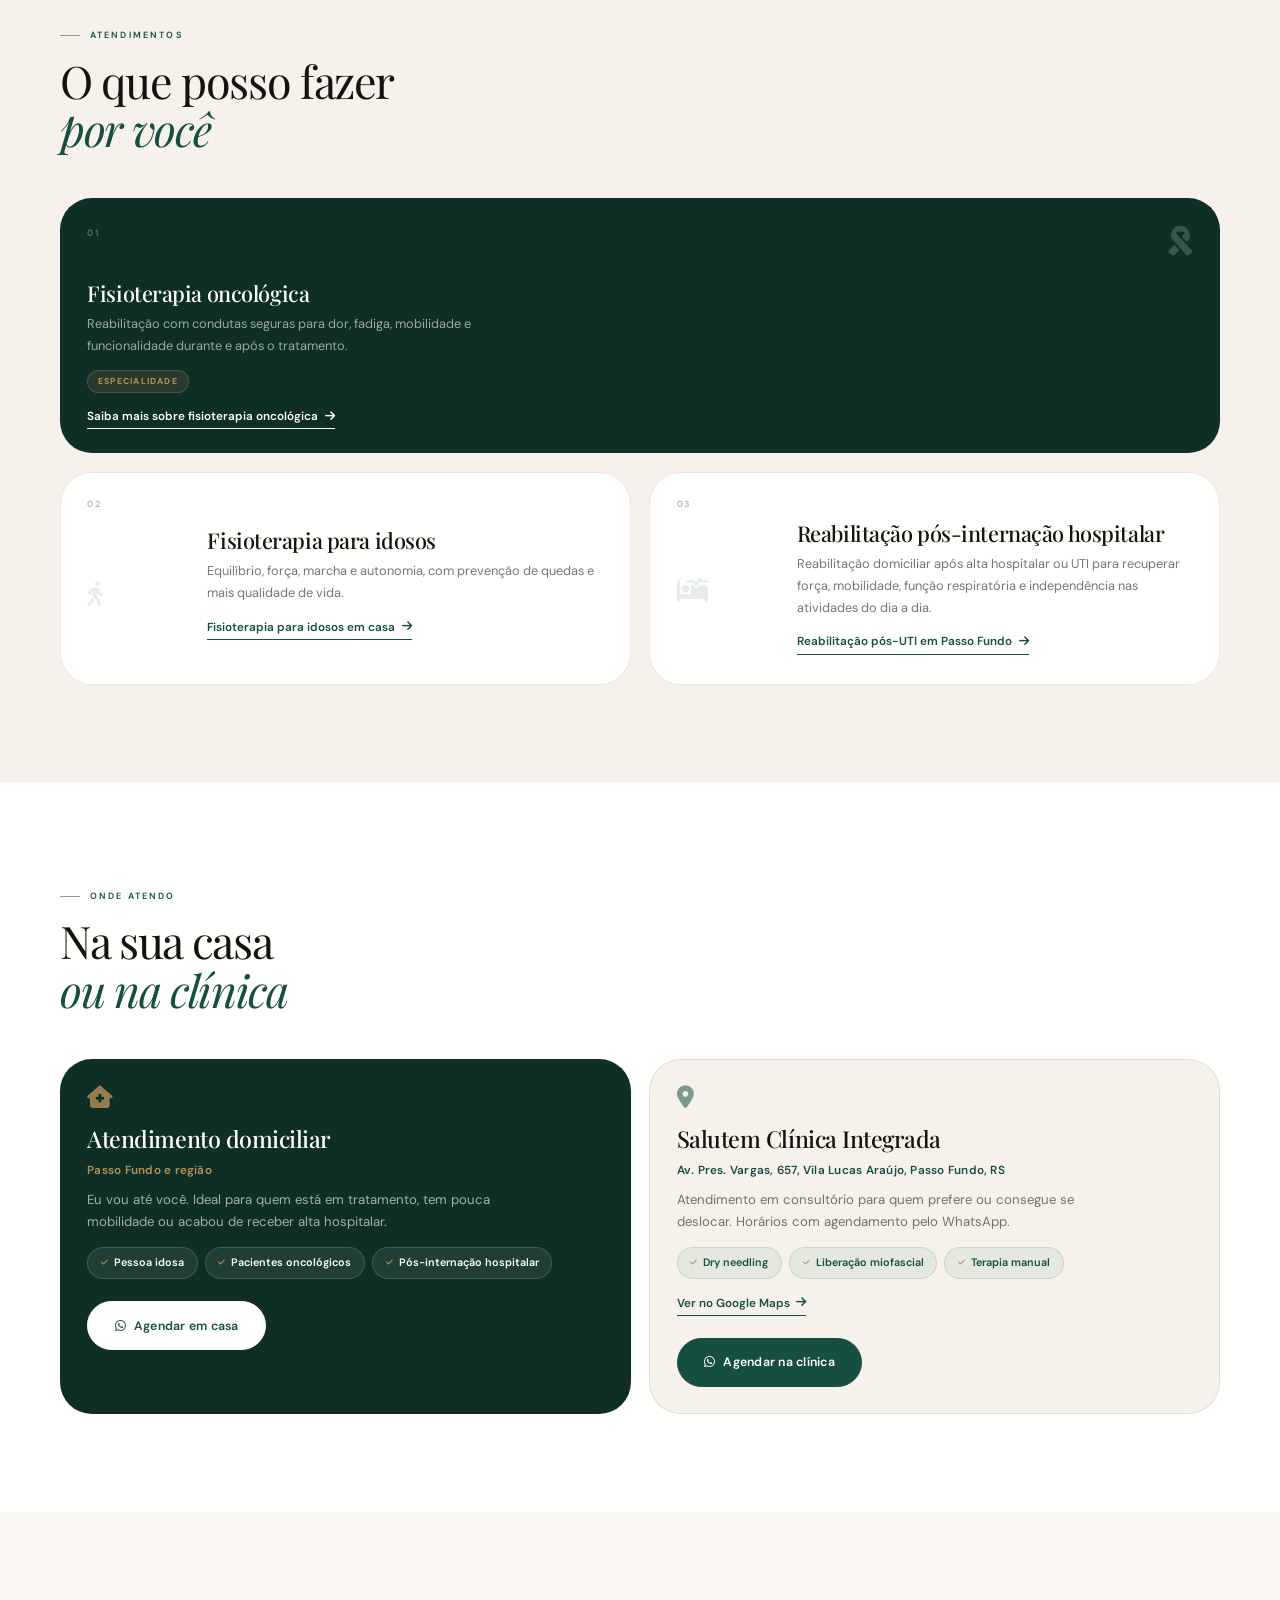
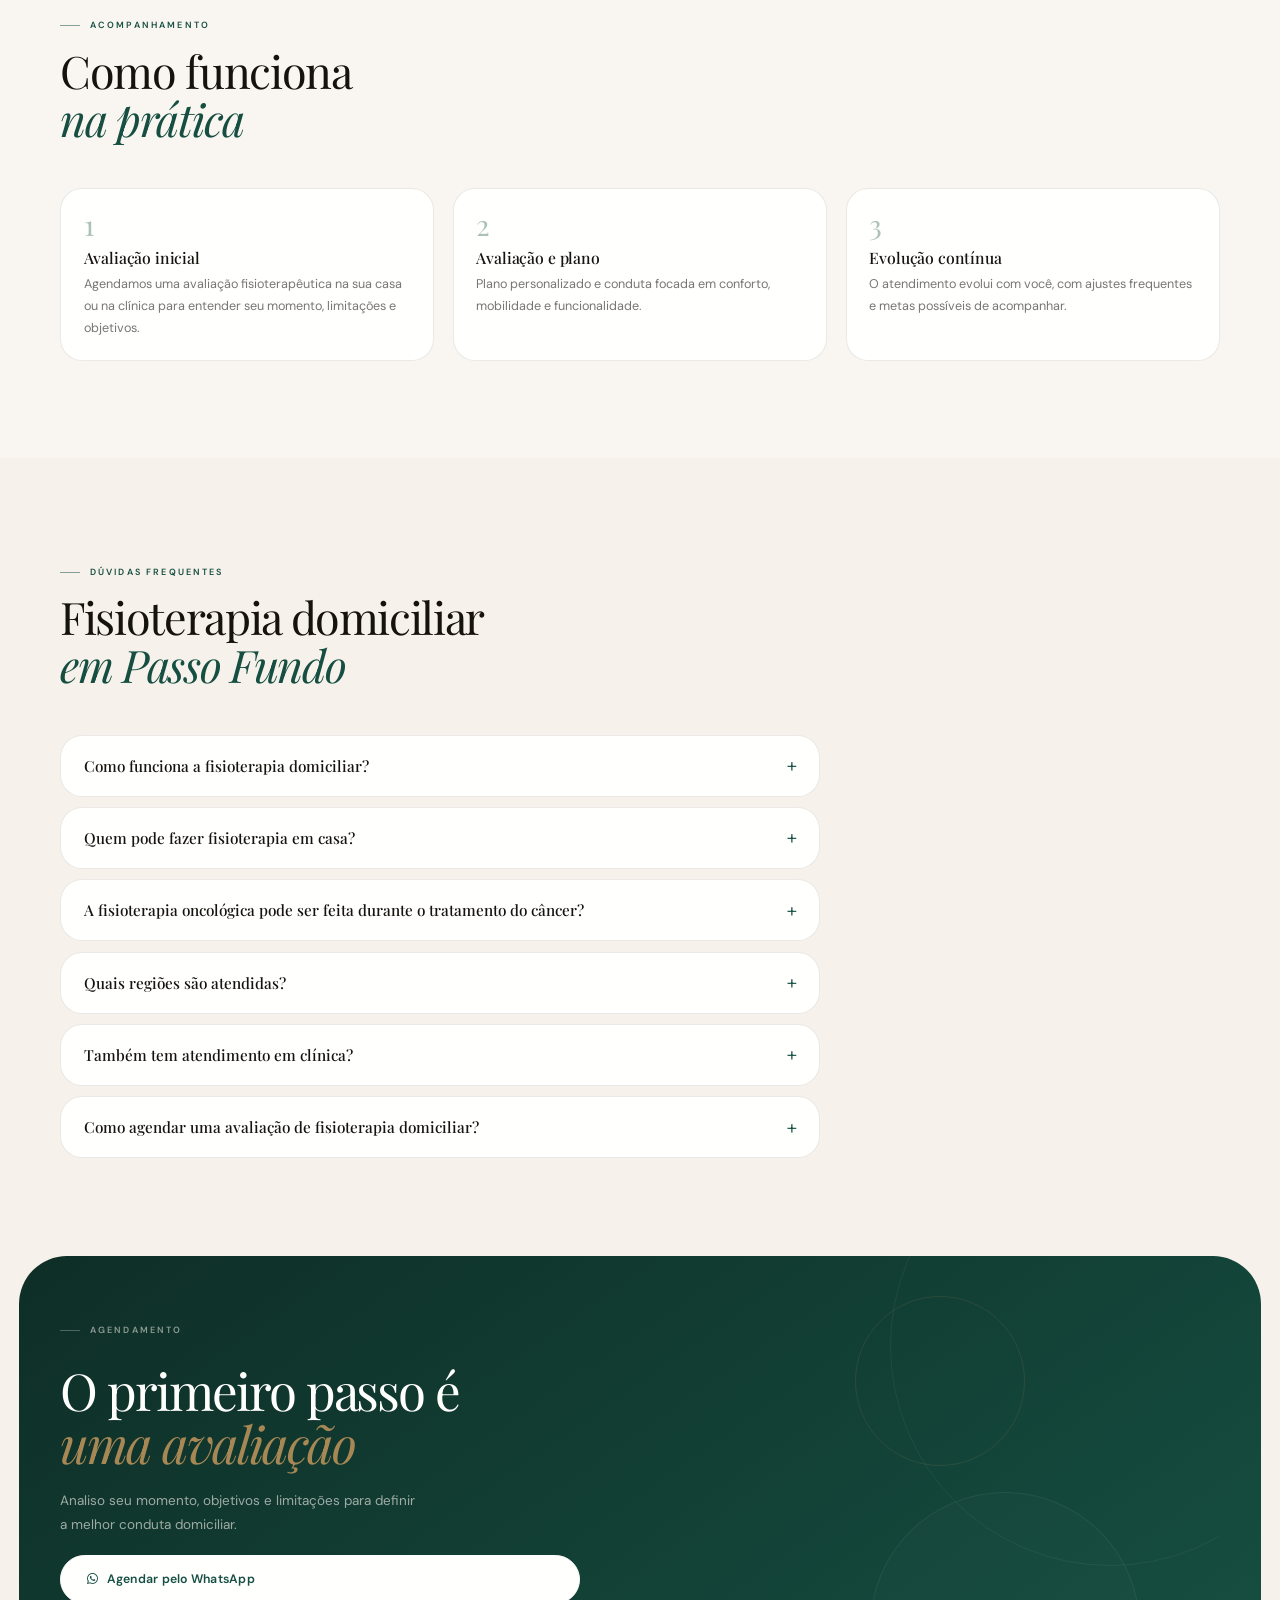
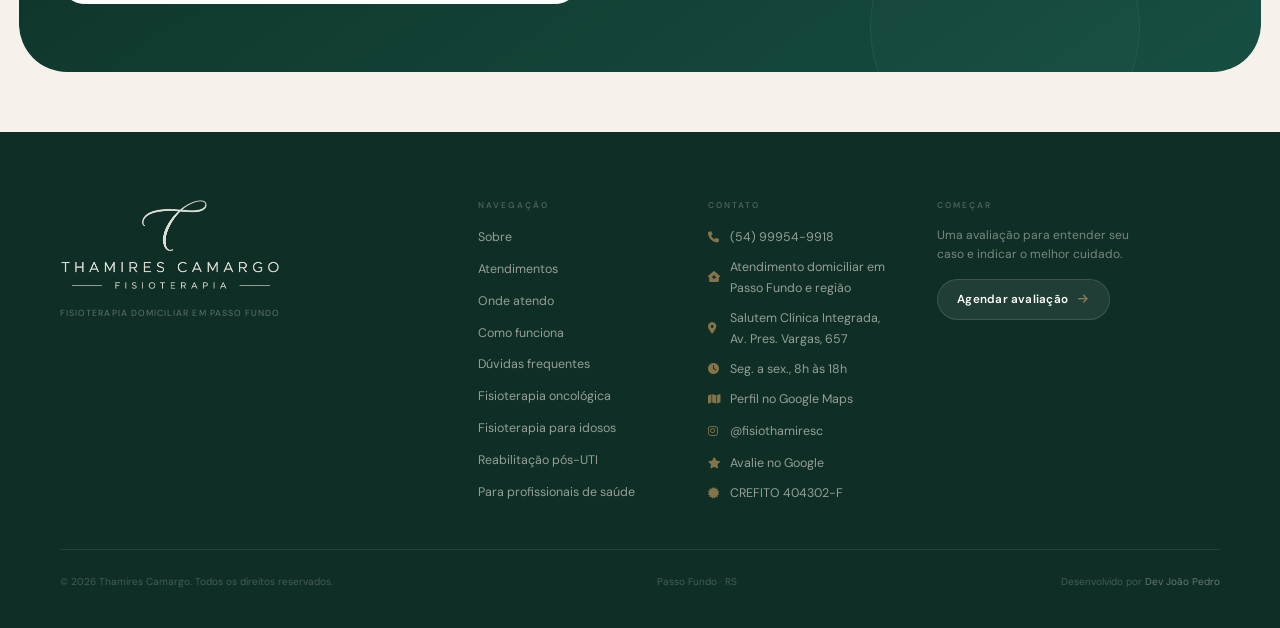
==== commit ba7a48ed: "Link do Instagram no rodapé e no sameAs do schema Co-Authored-By: Claude Sonnet 5.5 <noreply@anthrop" ====
--- a/index.html
+++ b/index.html
@@ -66,7 +66,7 @@
         "url": "https://thamirescamargo.com.br/",
         "telephone": "+55-54-99954-9918",
         "hasMap": "https://maps.app.goo.gl/dSLQQjPr5NviSbuX6",
-        "sameAs": ["https://maps.app.goo.gl/dSLQQjPr5NviSbuX6"],
+        "sameAs": ["https://maps.app.goo.gl/dSLQQjPr5NviSbuX6", "https://www.instagram.com/fisiothamiresc/"],
         "image": [
           "https://thamirescamargo.com.br/assets/og-image.jpg",
           "https://thamirescamargo.com.br/assets/foto-nova.jpeg"
@@ -553,6 +553,7 @@
         <a href="https://www.google.com/maps/search/?api=1&amp;query=Salutem+Cl%C3%ADnica+Integrada%2C+Av.+Pres.+Vargas%2C+657%2C+Passo+Fundo+-+RS" target="_blank" rel="noopener"><i class="fas fa-location-dot"></i> Salutem Clínica Integrada, Av. Pres. Vargas, 657</a>
         <span><i class="fas fa-clock"></i> Seg. a sex., 8h às 18h</span>
         <a href="https://maps.app.goo.gl/dSLQQjPr5NviSbuX6" target="_blank" rel="noopener"><i class="fas fa-map"></i> Perfil no Google Maps</a>
+        <a href="https://www.instagram.com/fisiothamiresc/" target="_blank" rel="noopener"><i class="fab fa-instagram"></i> @fisiothamiresc</a>
         <a href="https://g.page/r/CRnz951QbX9gEAI/review" target="_blank" rel="noopener"><i class="fas fa-star"></i> Avalie no Google</a>
         <span><i class="fas fa-certificate"></i> CREFITO 404302-F</span>
       </div>
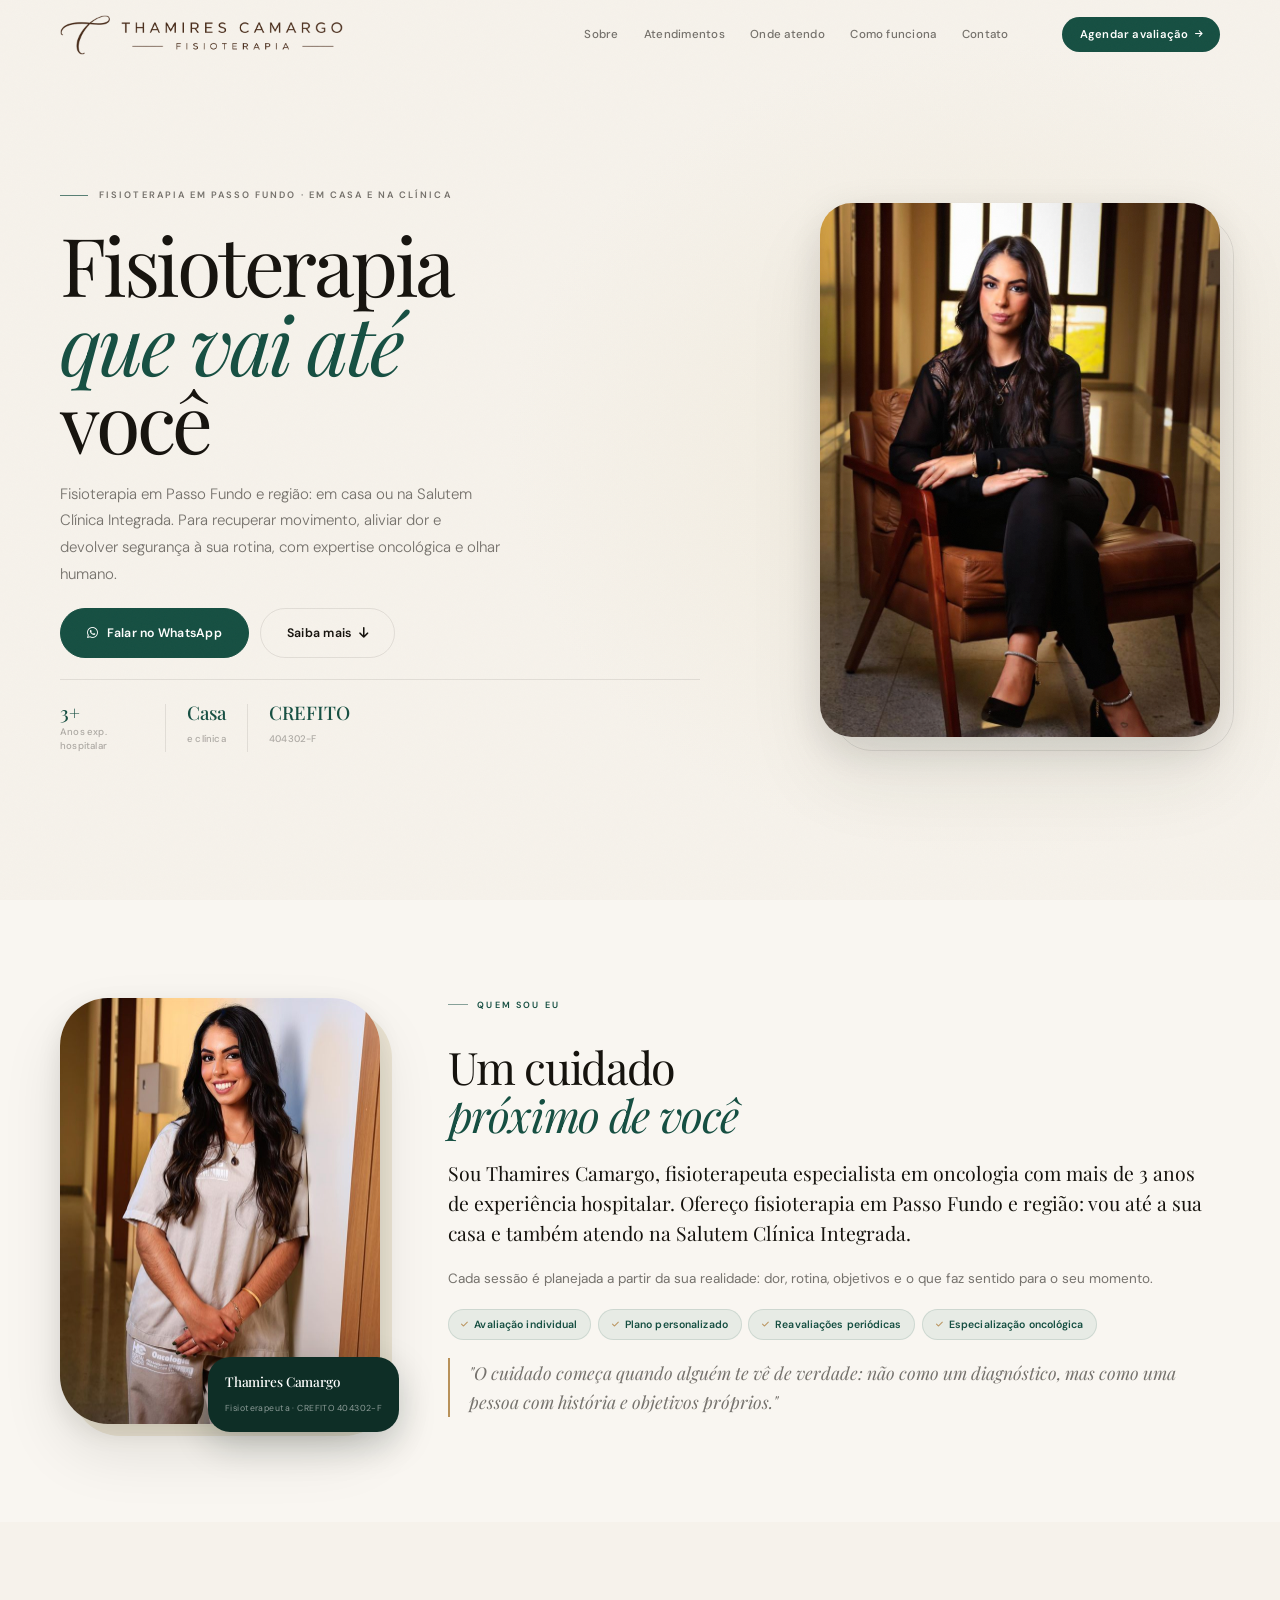
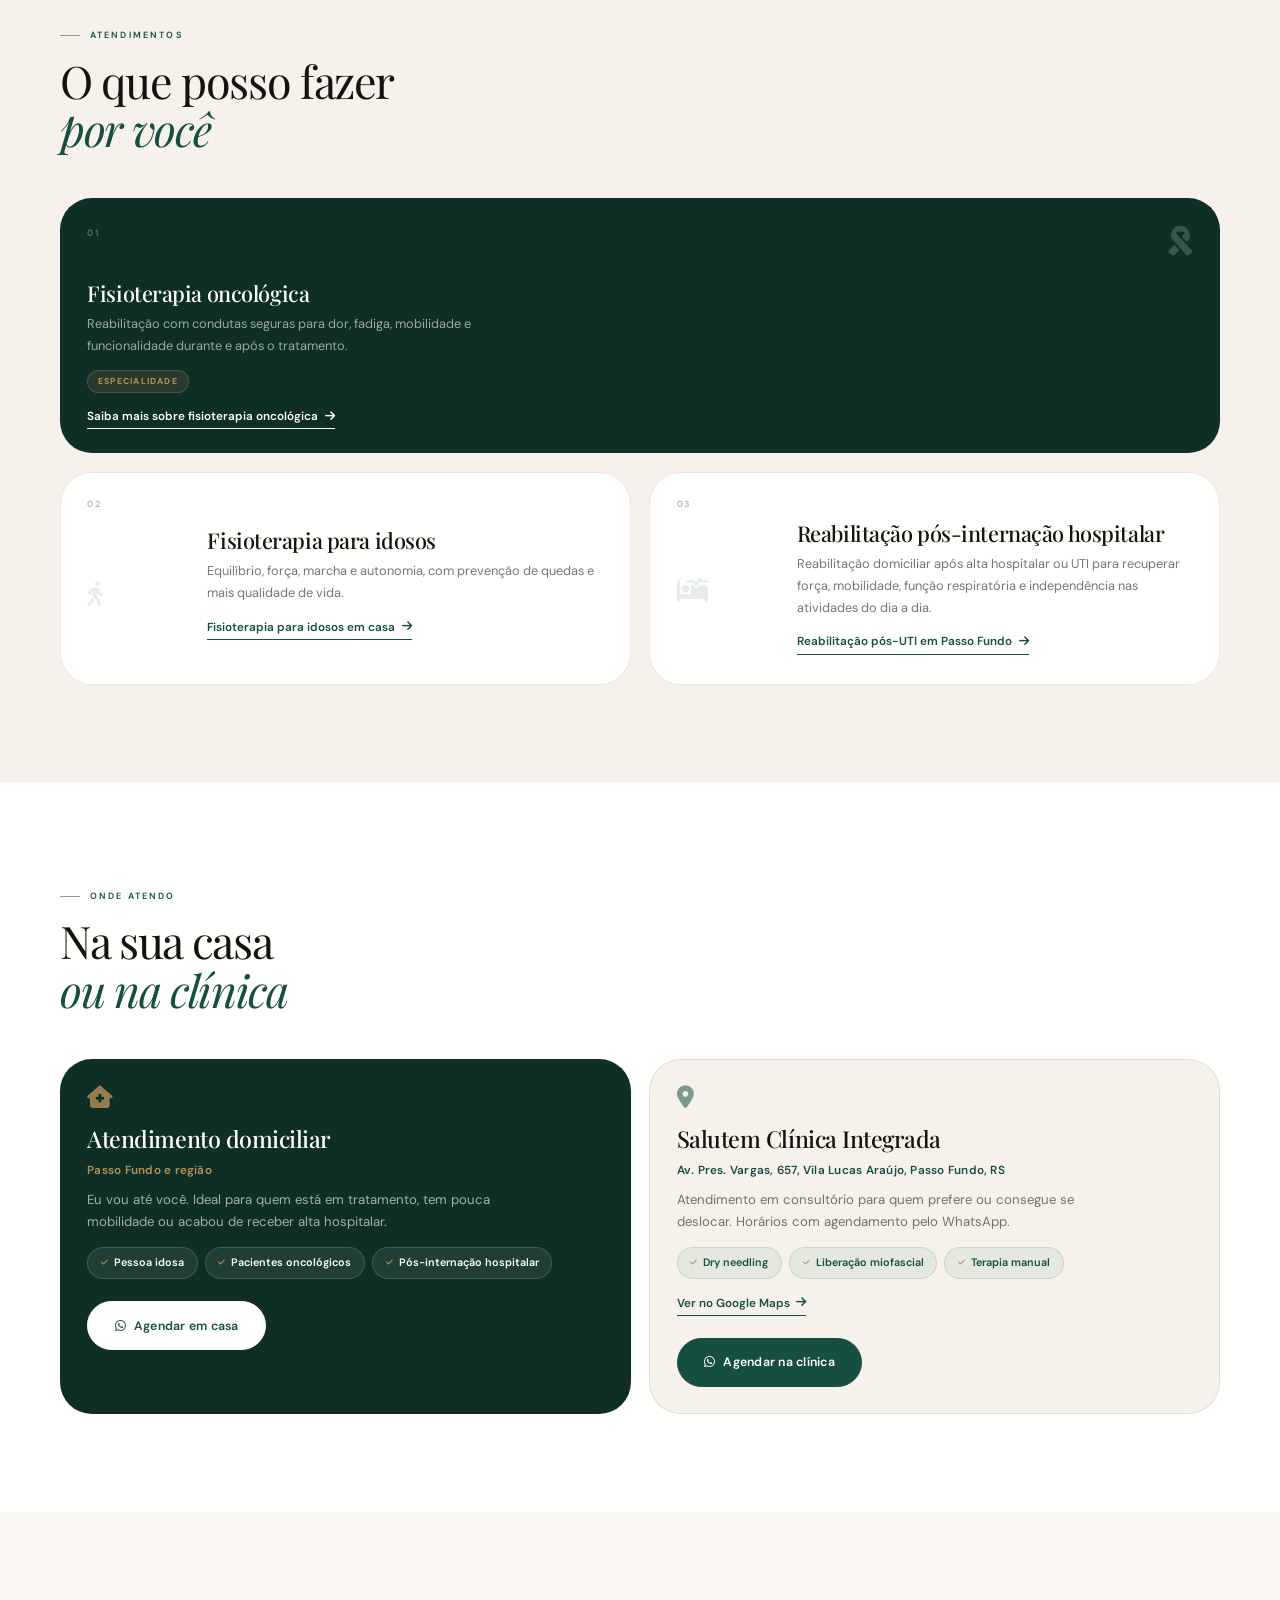
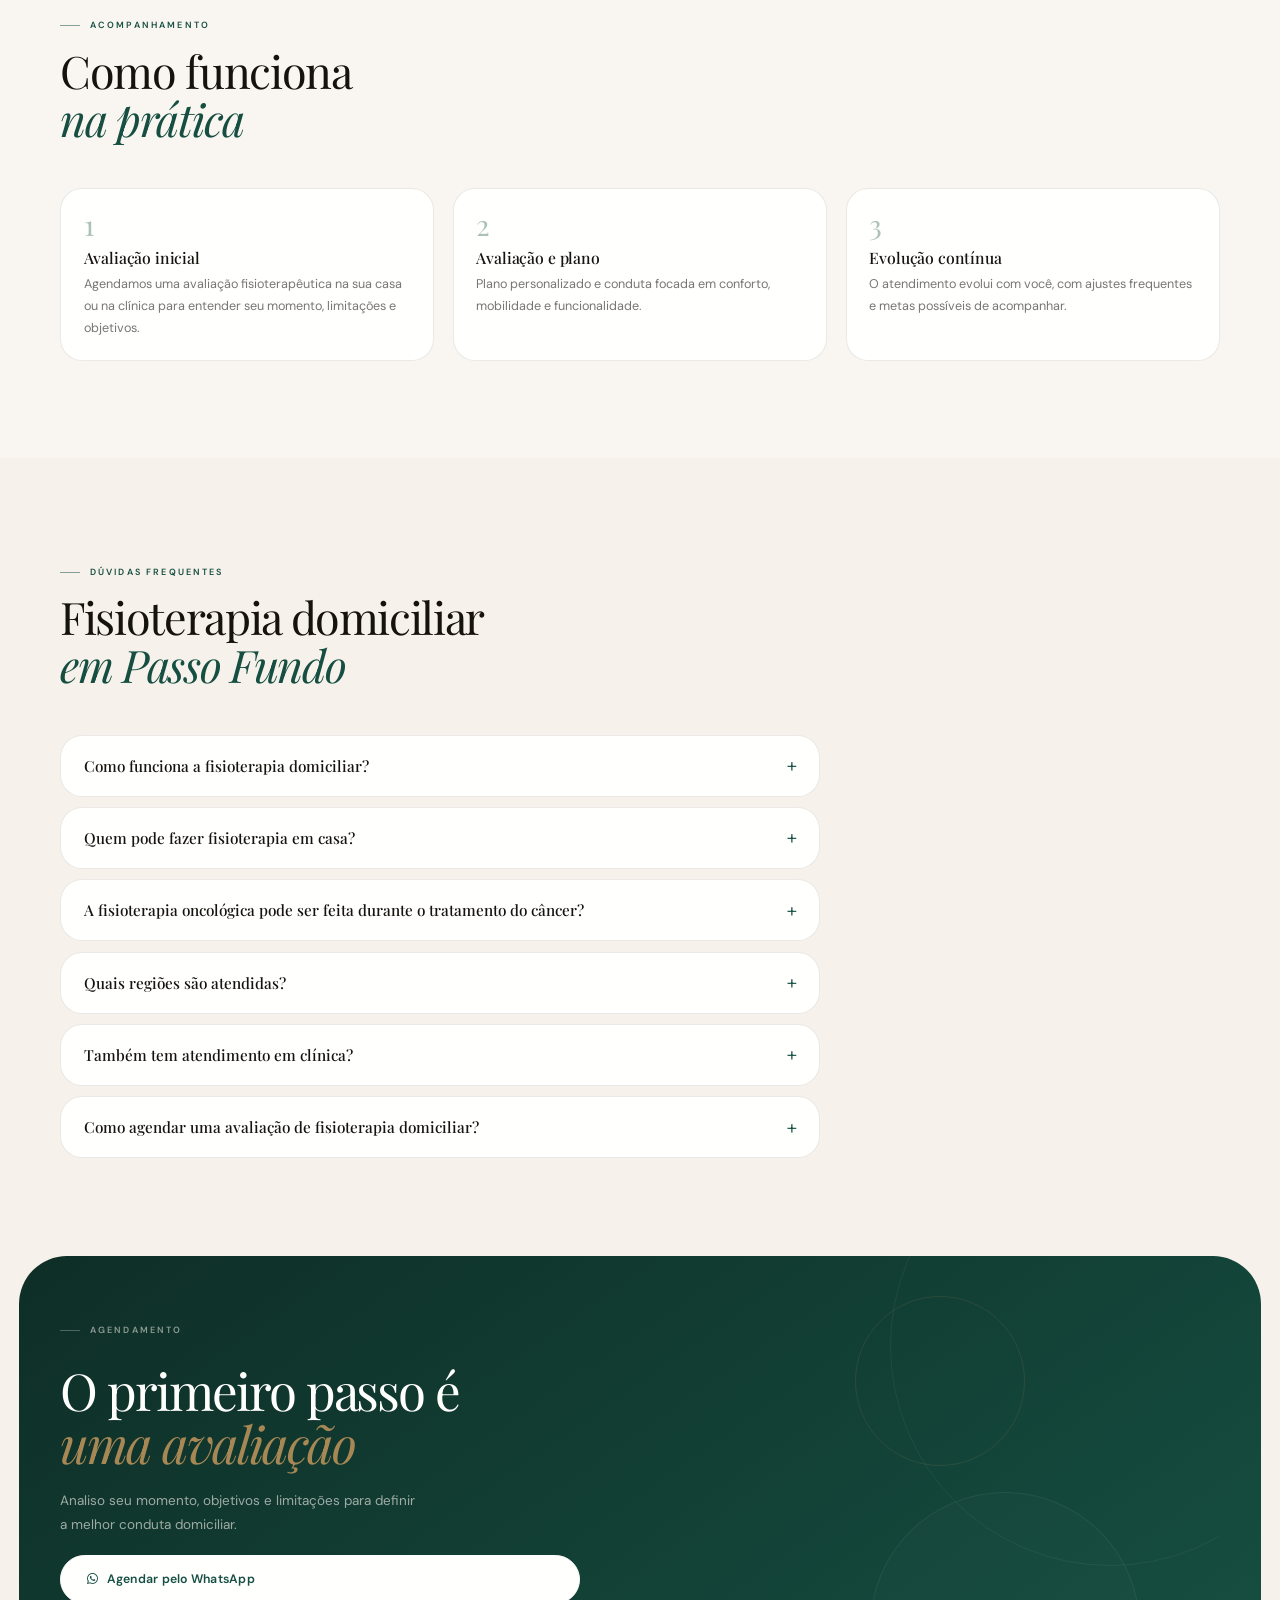
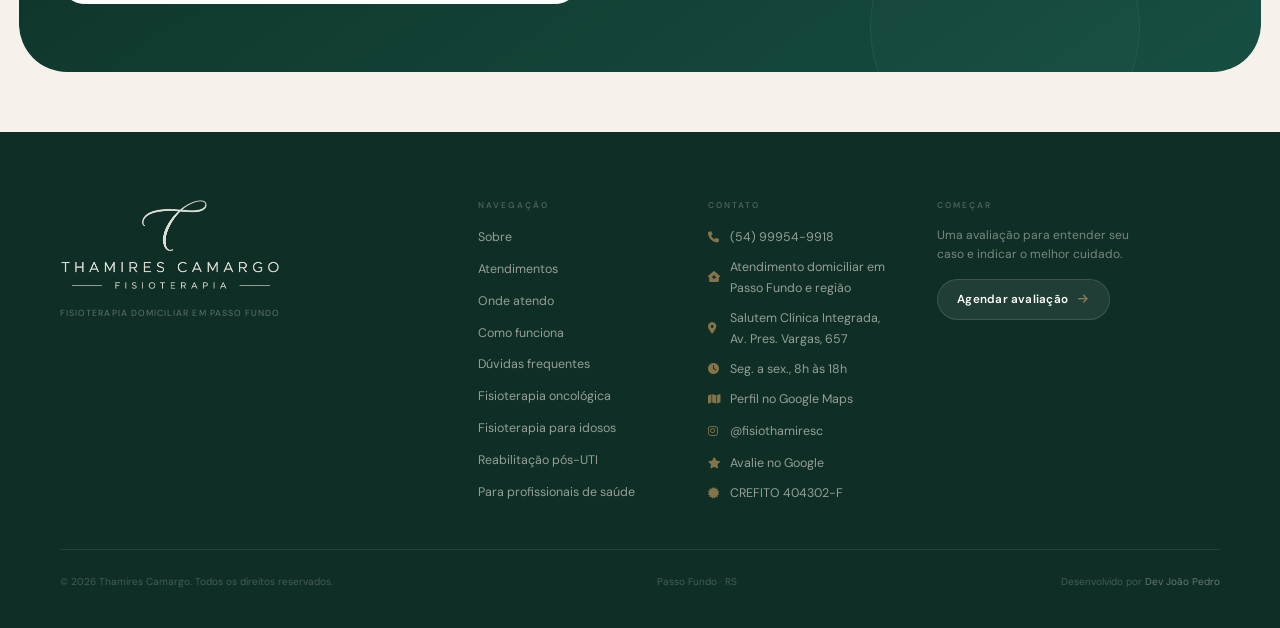
==== commit 8312d0e2: "SEO: mirar também a busca "fisioterapia Passo Fundo" Título, H1, descrição e texto da página inicial" ====
--- a/index.html
+++ b/index.html
@@ -5,8 +5,8 @@
   <meta name="viewport" content="width=device-width, initial-scale=1.0" />
 
   <!-- SEO básico -->
-  <title>Fisioterapia Domiciliar em Passo Fundo | Thamires Camargo</title>
-  <meta name="description" content="Fisioterapeuta em Passo Fundo com atendimento em casa e na Salutem Clínica Integrada: fisioterapia oncológica, para idosos e pós-UTI. Agende pelo WhatsApp." />
+  <title>Fisioterapia em Passo Fundo | Em Casa e na Clínica | Thamires Camargo</title>
+  <meta name="description" content="Fisioterapia em Passo Fundo com a fisioterapeuta Thamires Camargo: atendimento em casa e na Salutem Clínica Integrada. Oncologia, idosos e pós-UTI. Agende pelo WhatsApp." />
   <meta name="author" content="Thamires Camargo" />
   <meta name="robots" content="index, follow, max-image-preview:large, max-snippet:-1" />
   <meta name="theme-color" content="#164f42" />
@@ -22,7 +22,7 @@
   <!-- Open Graph (WhatsApp, Facebook, LinkedIn) -->
   <meta property="og:type" content="website" />
   <meta property="og:url" content="https://thamirescamargo.com.br/" />
-  <meta property="og:title" content="Fisioterapia Domiciliar em Passo Fundo | Thamires Camargo" />
+  <meta property="og:title" content="Fisioterapia em Passo Fundo | Em Casa e na Clínica | Thamires Camargo" />
   <meta property="og:description" content="Fisioterapia em casa ou na Salutem Clínica Integrada, com atendimento humanizado. Especialista em oncologia, idosos e reabilitação pós-alta hospitalar. Passo Fundo e região." />
   <meta property="og:image" content="https://thamirescamargo.com.br/assets/og-image.jpg" />
   <meta property="og:image:width" content="1200" />
@@ -33,7 +33,7 @@
 
   <!-- Twitter / X Card -->
   <meta name="twitter:card" content="summary_large_image" />
-  <meta name="twitter:title" content="Fisioterapia Domiciliar em Passo Fundo | Thamires Camargo" />
+  <meta name="twitter:title" content="Fisioterapia em Passo Fundo | Em Casa e na Clínica | Thamires Camargo" />
   <meta name="twitter:description" content="Fisioterapia em casa ou na Salutem Clínica Integrada, com atendimento humanizado. Especialista em oncologia, idosos e reabilitação pós-alta hospitalar. Passo Fundo e região." />
   <meta name="twitter:image" content="https://thamirescamargo.com.br/assets/og-image.jpg" />
 
@@ -257,18 +257,18 @@
     <section id="inicio" class="hero">
       <div class="hero-content">
         <div class="hero-left">
-          <p class="hero-badge">
-            Fisioterapia domiciliar · Passo Fundo, RS
-          </p>
-
-          <h1 class="hero-title">
+          <h1 class="hero-badge">
+            Fisioterapia em Passo Fundo · Em casa e na clínica
+          </h1>
+
+          <p class="hero-title">
             <span class="title-line">Fisioterapia</span>
             <span class="title-line title-line--italic">que vai até</span>
             <span class="title-line">você</span>
-          </h1>
+          </p>
 
           <p class="hero-desc">
-            Fisioterapia em casa, em Passo Fundo e região, e também na Salutem Clínica Integrada. Para recuperar movimento, aliviar dor e devolver segurança à sua rotina, com expertise oncológica e olhar humano.
+            Fisioterapia em Passo Fundo e região: em casa ou na Salutem Clínica Integrada. Para recuperar movimento, aliviar dor e devolver segurança à sua rotina, com expertise oncológica e olhar humano.
           </p>
 
           <div class="hero-actions">
@@ -328,7 +328,7 @@
             <h2 class="section-title">Um cuidado<br /><em>próximo de você</em></h2>
 
             <p class="about-lead">
-              Sou Thamires Camargo, fisioterapeuta especialista em oncologia com mais de 3 anos de experiência hospitalar. Levo a fisioterapia até a sua casa em Passo Fundo e região e também atendo na Salutem Clínica Integrada.
+              Sou Thamires Camargo, fisioterapeuta especialista em oncologia com mais de 3 anos de experiência hospitalar. Ofereço fisioterapia em Passo Fundo e região: vou até a sua casa e também atendo na Salutem Clínica Integrada.
             </p>
             <p class="about-body">
               Cada sessão é planejada a partir da sua realidade: dor, rotina, objetivos e o que faz sentido para o seu momento.
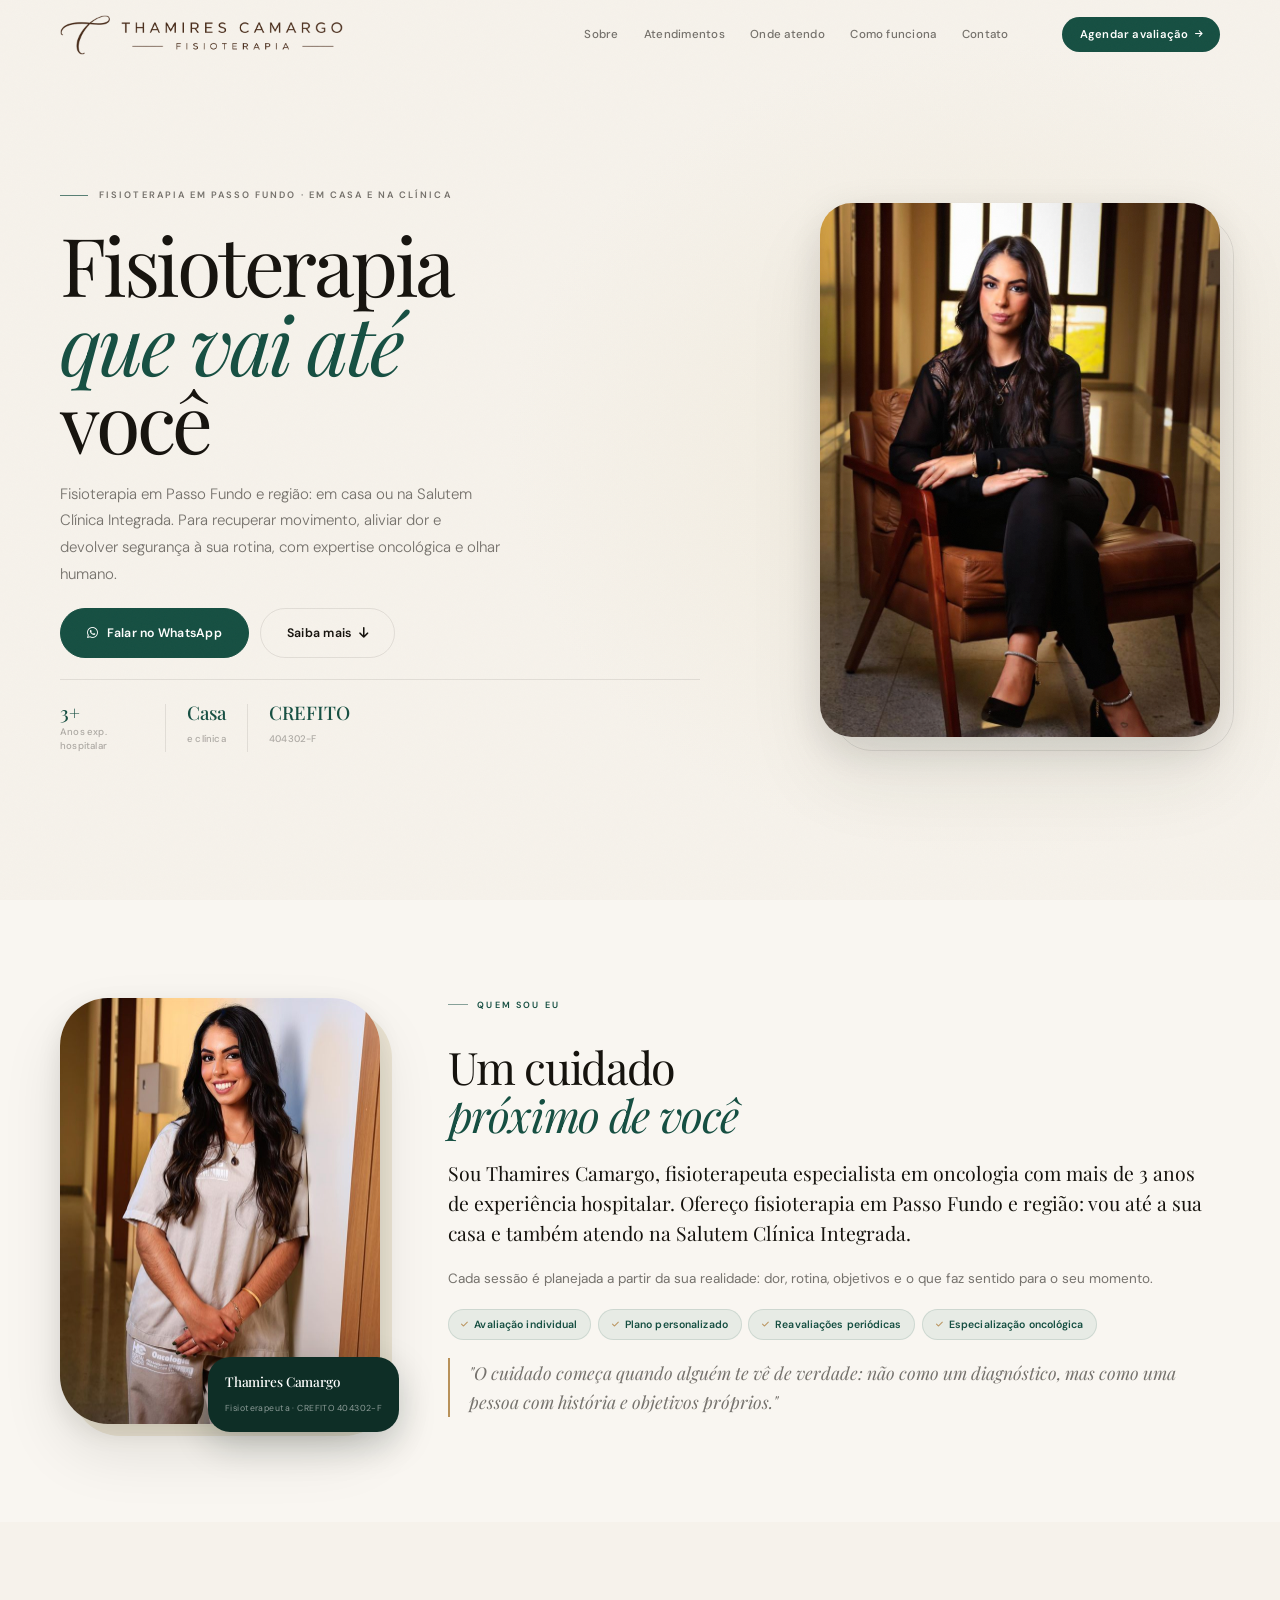
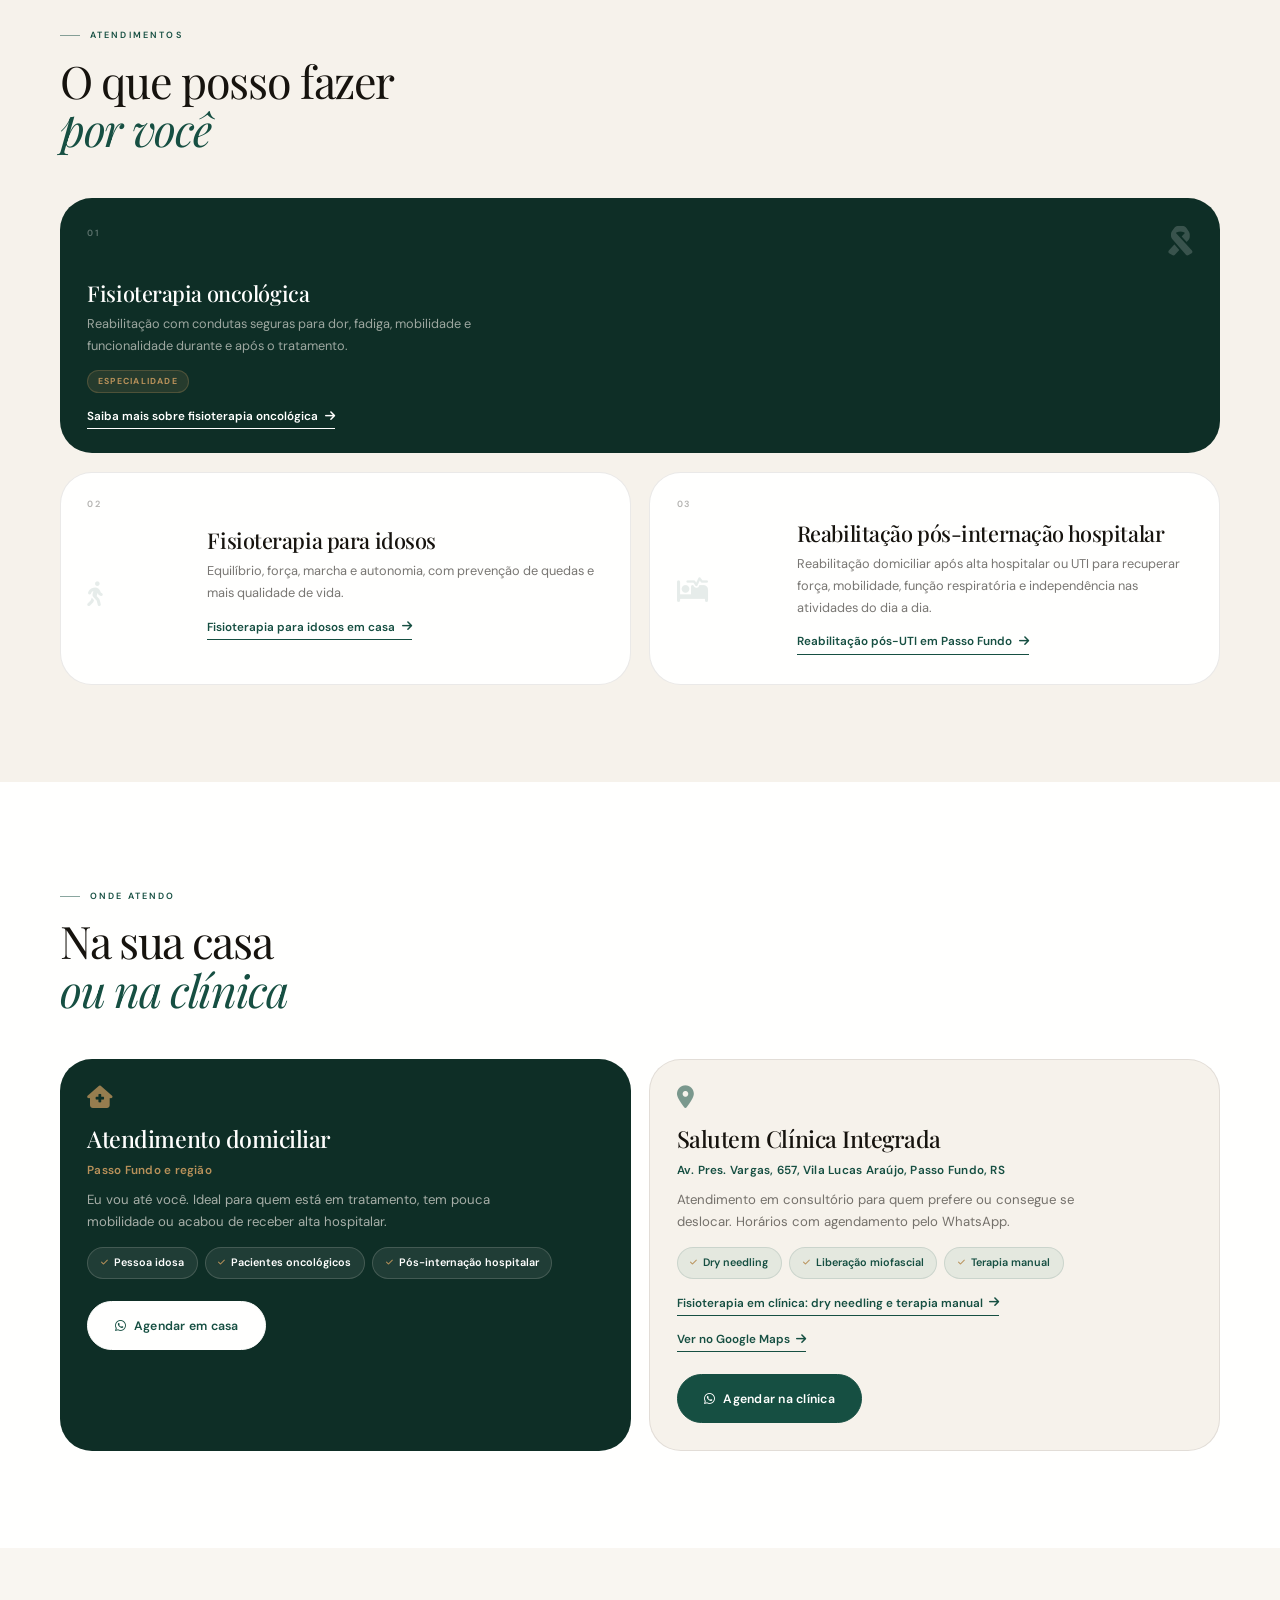
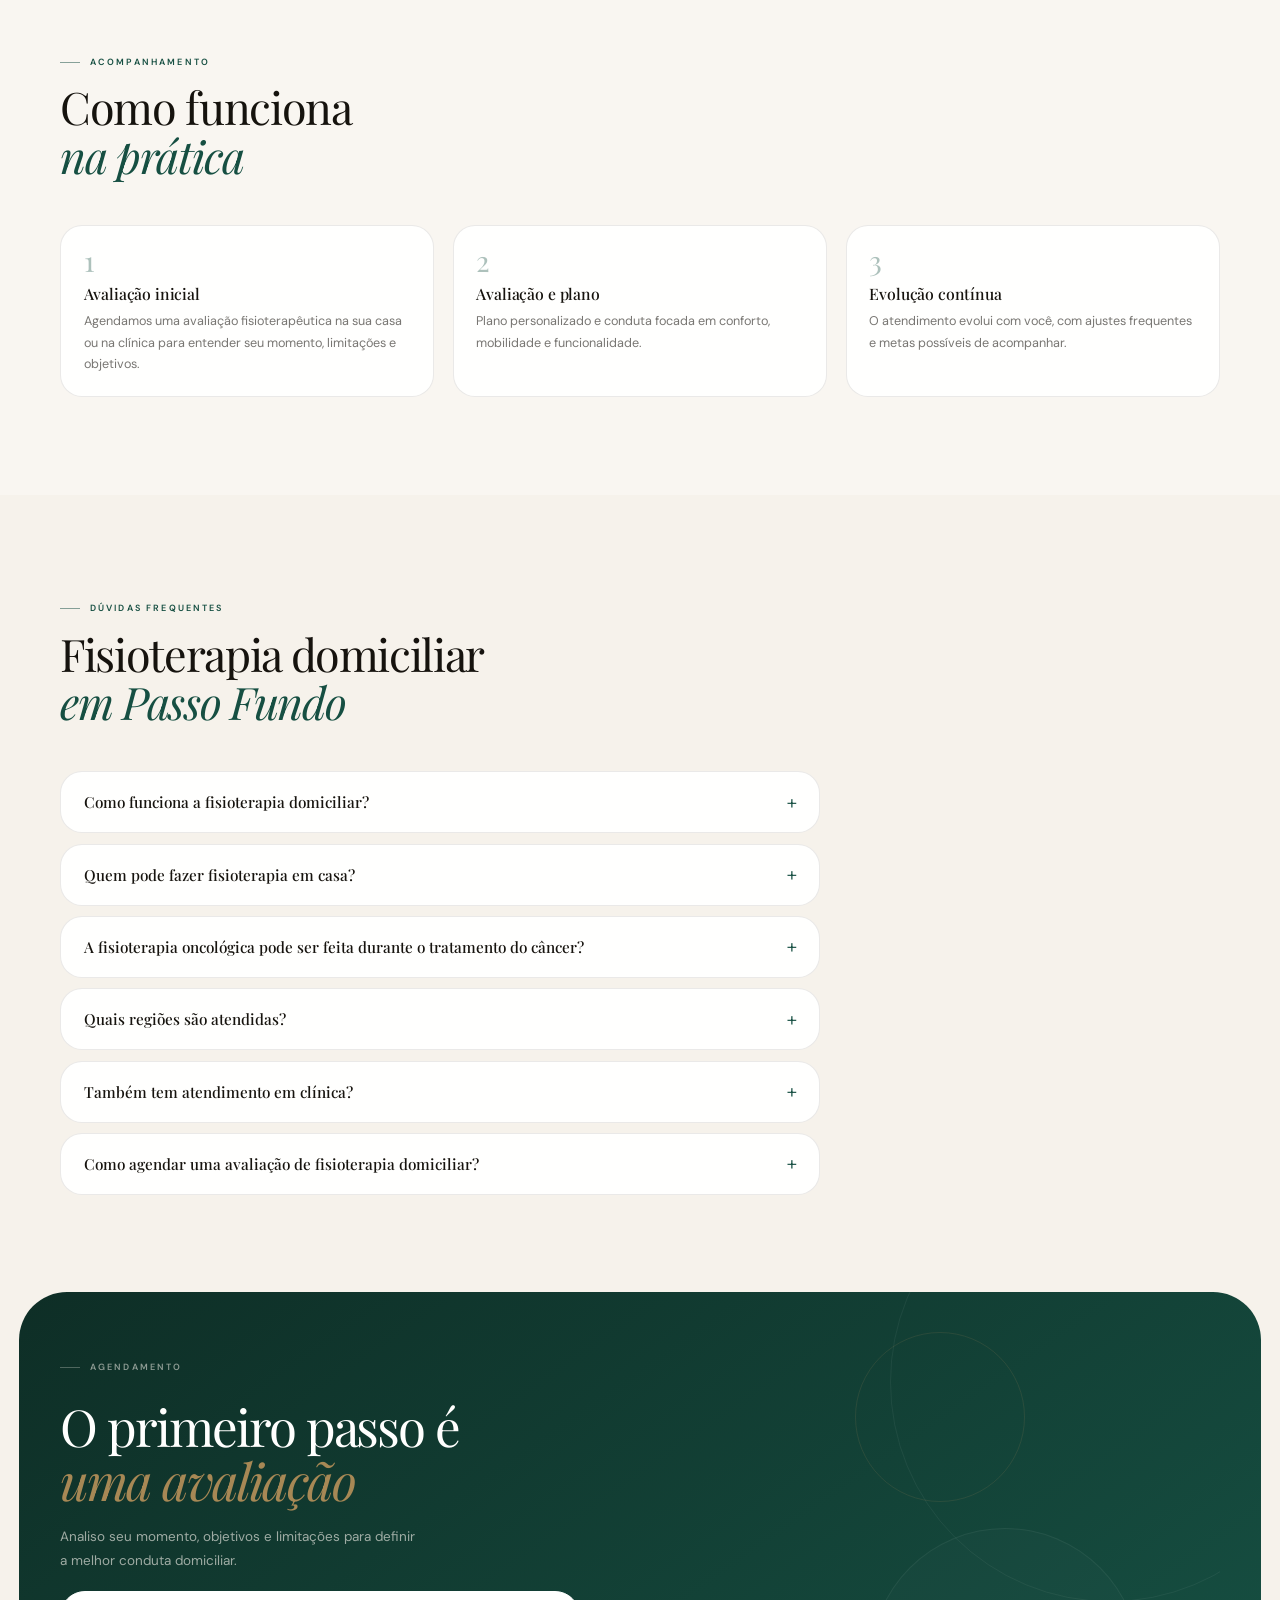
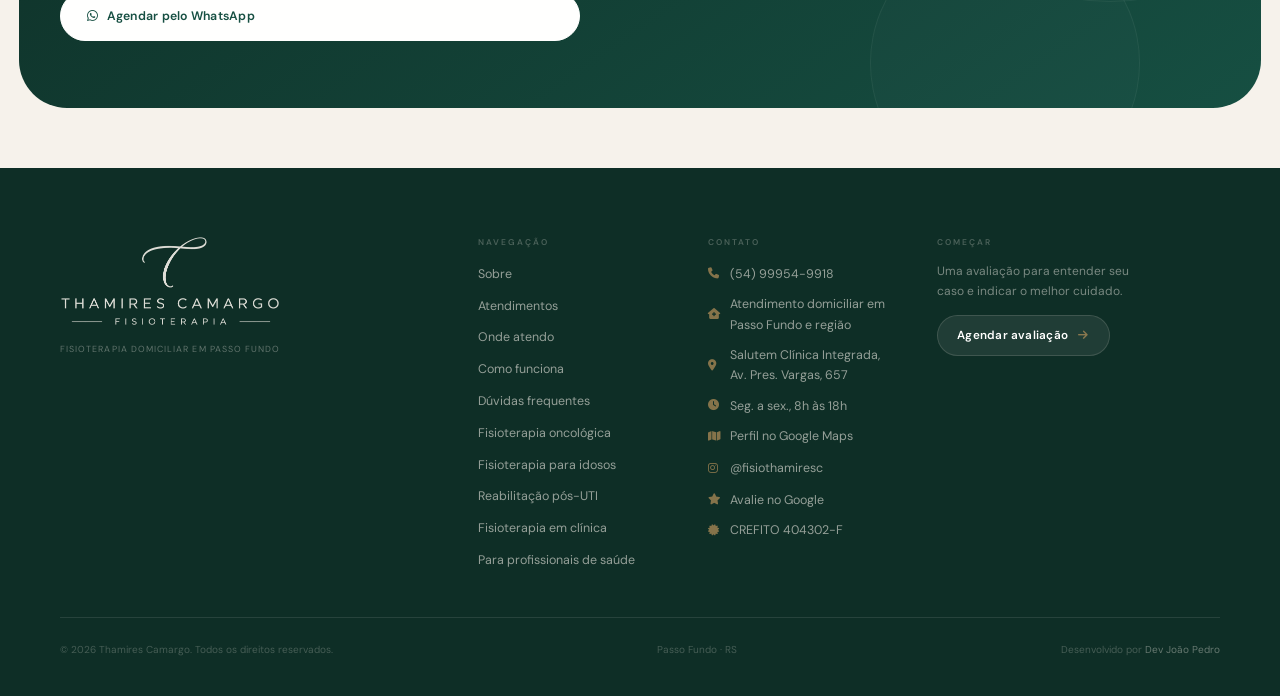
==== commit a0f42a57: "SEO: página de fisioterapia em clínica, CSS de ícones sem bloqueio e 404 - Nova página /fisioterapia" ====
--- a/index.html
+++ b/index.html
@@ -106,6 +106,12 @@
             "name": "Reabilitação pós-internação hospitalar e pós-UTI",
             "url": "https://thamirescamargo.com.br/reabilitacao-pos-uti-passo-fundo/",
             "description": "Reabilitação domiciliar após alta hospitalar ou UTI: força, mobilidade, função respiratória e independência."
+          },
+          {
+            "@type": "MedicalTherapy",
+            "name": "Fisioterapia em clínica: dry needling, liberação miofascial e terapia manual",
+            "url": "https://thamirescamargo.com.br/fisioterapia-em-clinica-passo-fundo/",
+            "description": "Atendimento em consultório na Salutem Clínica Integrada para dor e tensão muscular."
           }
         ],
         "location": [
@@ -136,7 +142,7 @@
         "description": "Fisioterapeuta especialista em oncologia, com mais de 3 anos de experiência hospitalar, atuando com fisioterapia domiciliar em Passo Fundo, RS.",
         "image": "https://thamirescamargo.com.br/assets/foto-hero-640.jpg",
         "url": "https://thamirescamargo.com.br/",
-        "knowsAbout": ["Fisioterapia oncológica", "Fisioterapia domiciliar", "Fisioterapia geriátrica", "Reabilitação pós-UTI"],
+        "knowsAbout": ["Fisioterapia oncológica", "Fisioterapia domiciliar", "Fisioterapia geriátrica", "Reabilitação pós-UTI", "Dry needling", "Liberação miofascial", "Terapia manual"],
         "hasCredential": {
           "@type": "EducationalOccupationalCredential",
           "credentialCategory": "Registro profissional",
@@ -208,7 +214,9 @@
   <link rel="preconnect" href="https://fonts.gstatic.com" crossorigin />
   <link rel="preload" as="image" href="assets/foto-nova.jpeg" fetchpriority="high" />
   <link href="https://fonts.googleapis.com/css2?family=Playfair+Display:ital,wght@0,400;0,500;0,700;1,400;1,500&family=DM+Sans:ital,opsz,wght@0,9..40,300;0,9..40,400;0,9..40,500;0,9..40,600;1,9..40,300&display=swap" rel="stylesheet" />
-  <link rel="stylesheet" href="https://cdnjs.cloudflare.com/ajax/libs/font-awesome/6.4.0/css/all.min.css" />
+  <link rel="preconnect" href="https://cdnjs.cloudflare.com" crossorigin />
+  <link rel="preload" as="style" href="https://cdnjs.cloudflare.com/ajax/libs/font-awesome/6.4.0/css/all.min.css" onload="this.onload=null;this.rel='stylesheet'" />
+  <noscript><link rel="stylesheet" href="https://cdnjs.cloudflare.com/ajax/libs/font-awesome/6.4.0/css/all.min.css" /></noscript>
   <link rel="stylesheet" href="style.css" />
 </head>
 <body>
@@ -430,6 +438,7 @@
               <li><i class="fas fa-check" aria-hidden="true"></i> Liberação miofascial</li>
               <li><i class="fas fa-check" aria-hidden="true"></i> Terapia manual</li>
             </ul>
+            <a class="svc-link" href="/fisioterapia-em-clinica-passo-fundo/">Fisioterapia em clínica: dry needling e terapia manual <i class="fas fa-arrow-right" aria-hidden="true"></i></a>
             <a class="svc-link" href="https://www.google.com/maps/search/?api=1&amp;query=Salutem+Cl%C3%ADnica+Integrada%2C+Av.+Pres.+Vargas%2C+657%2C+Passo+Fundo+-+RS" target="_blank" rel="noopener">Ver no Google Maps <i class="fas fa-arrow-right" aria-hidden="true"></i></a>
             <button class="btn-primary place-cta" data-cta-location="onde_atendo_clinica" data-wa-message="clinica" onclick="openWhatsApp(this)">
               <i class="fab fa-whatsapp"></i> Agendar na clínica
@@ -543,6 +552,7 @@
         <a href="/fisioterapia-oncologica-passo-fundo/">Fisioterapia oncológica</a>
         <a href="/fisioterapia-para-idosos-passo-fundo/">Fisioterapia para idosos</a>
         <a href="/reabilitacao-pos-uti-passo-fundo/">Reabilitação pós-UTI</a>
+        <a href="/fisioterapia-em-clinica-passo-fundo/">Fisioterapia em clínica</a>
         <a href="/para-profissionais/">Para profissionais de saúde</a>
       </div>
 
